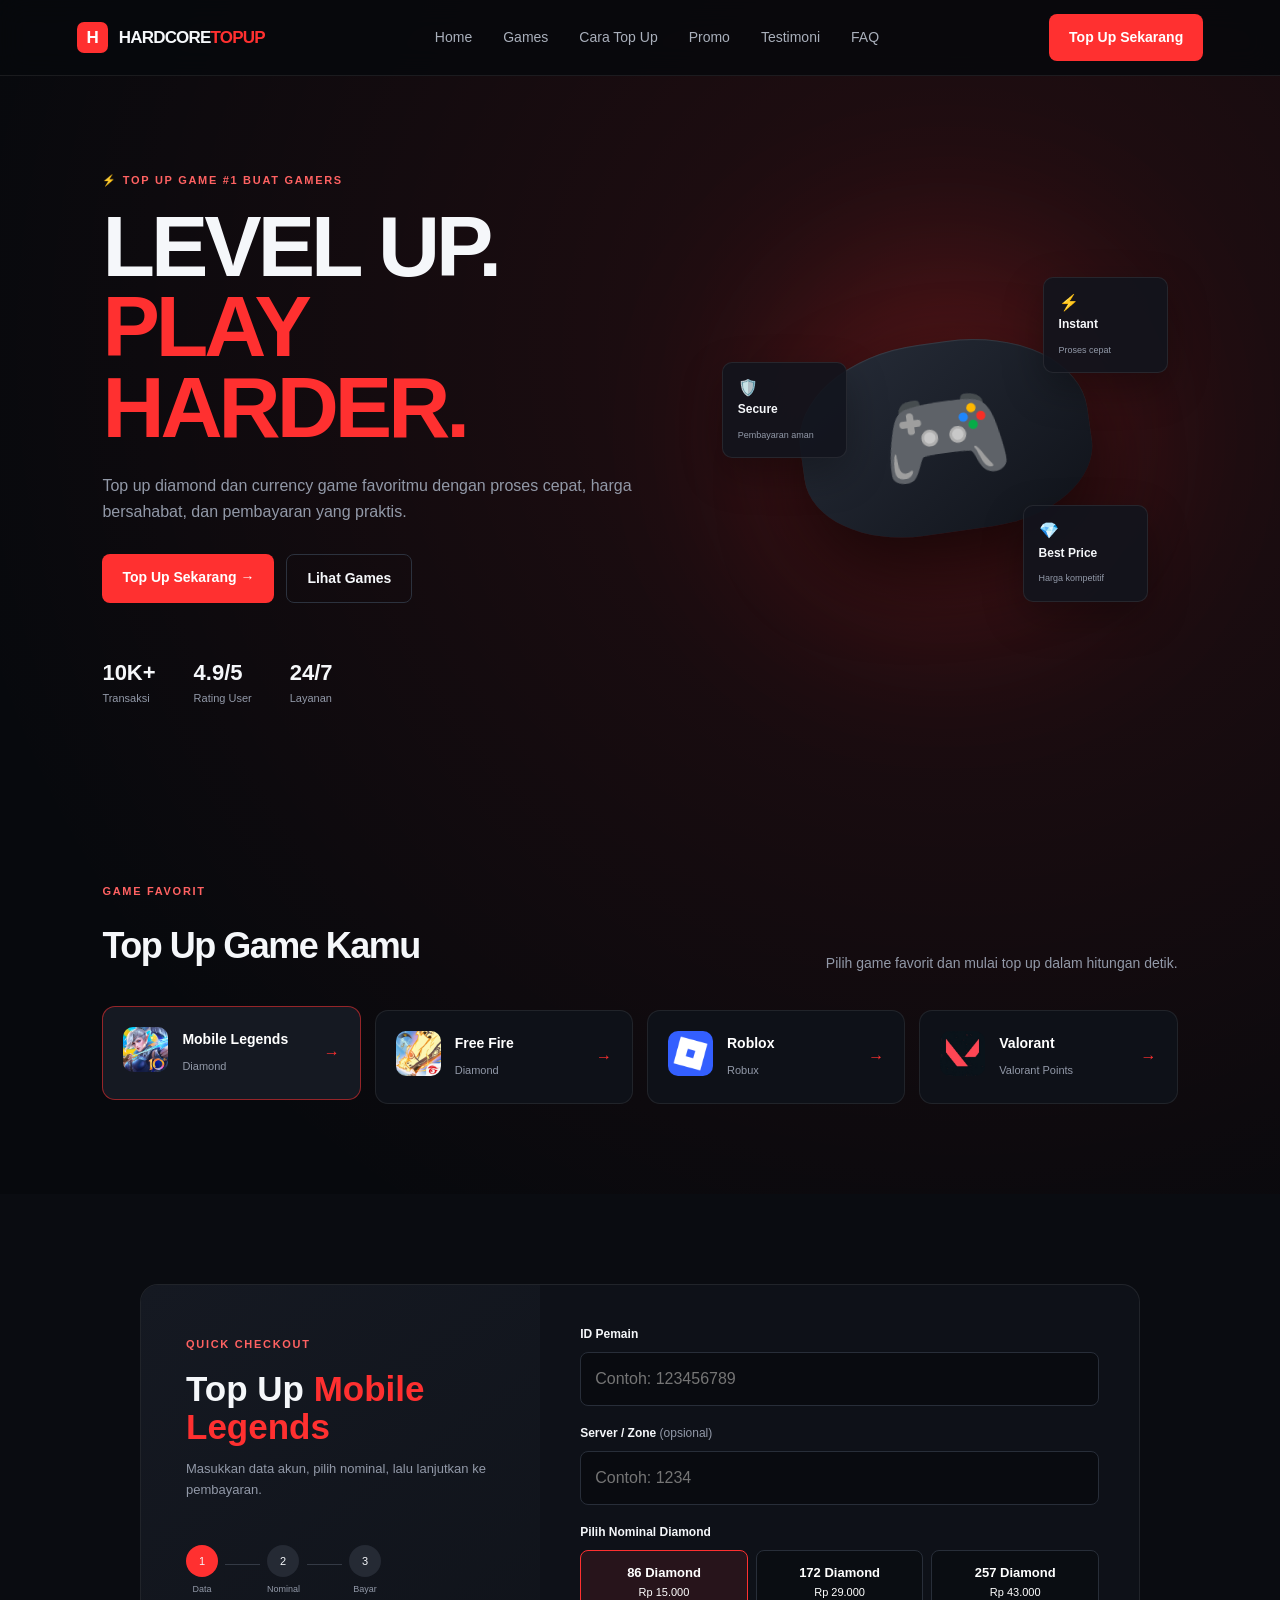
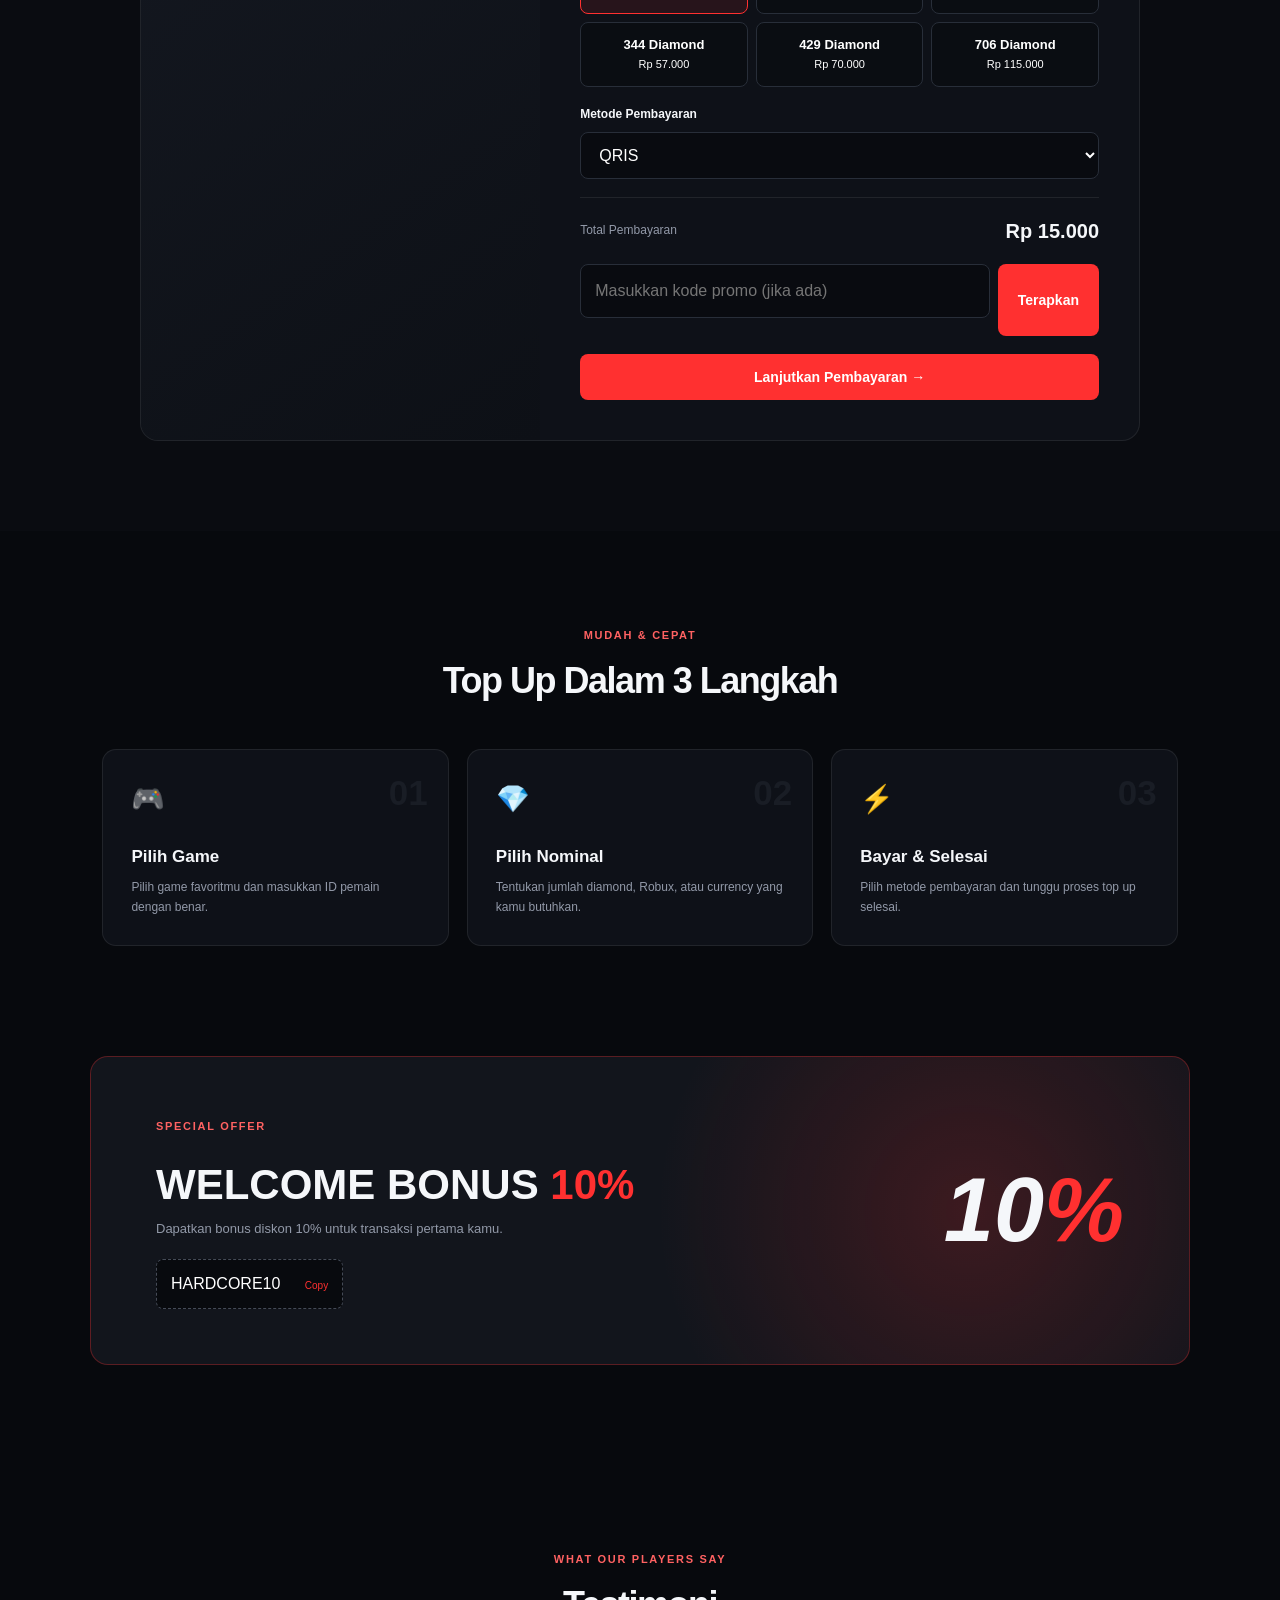
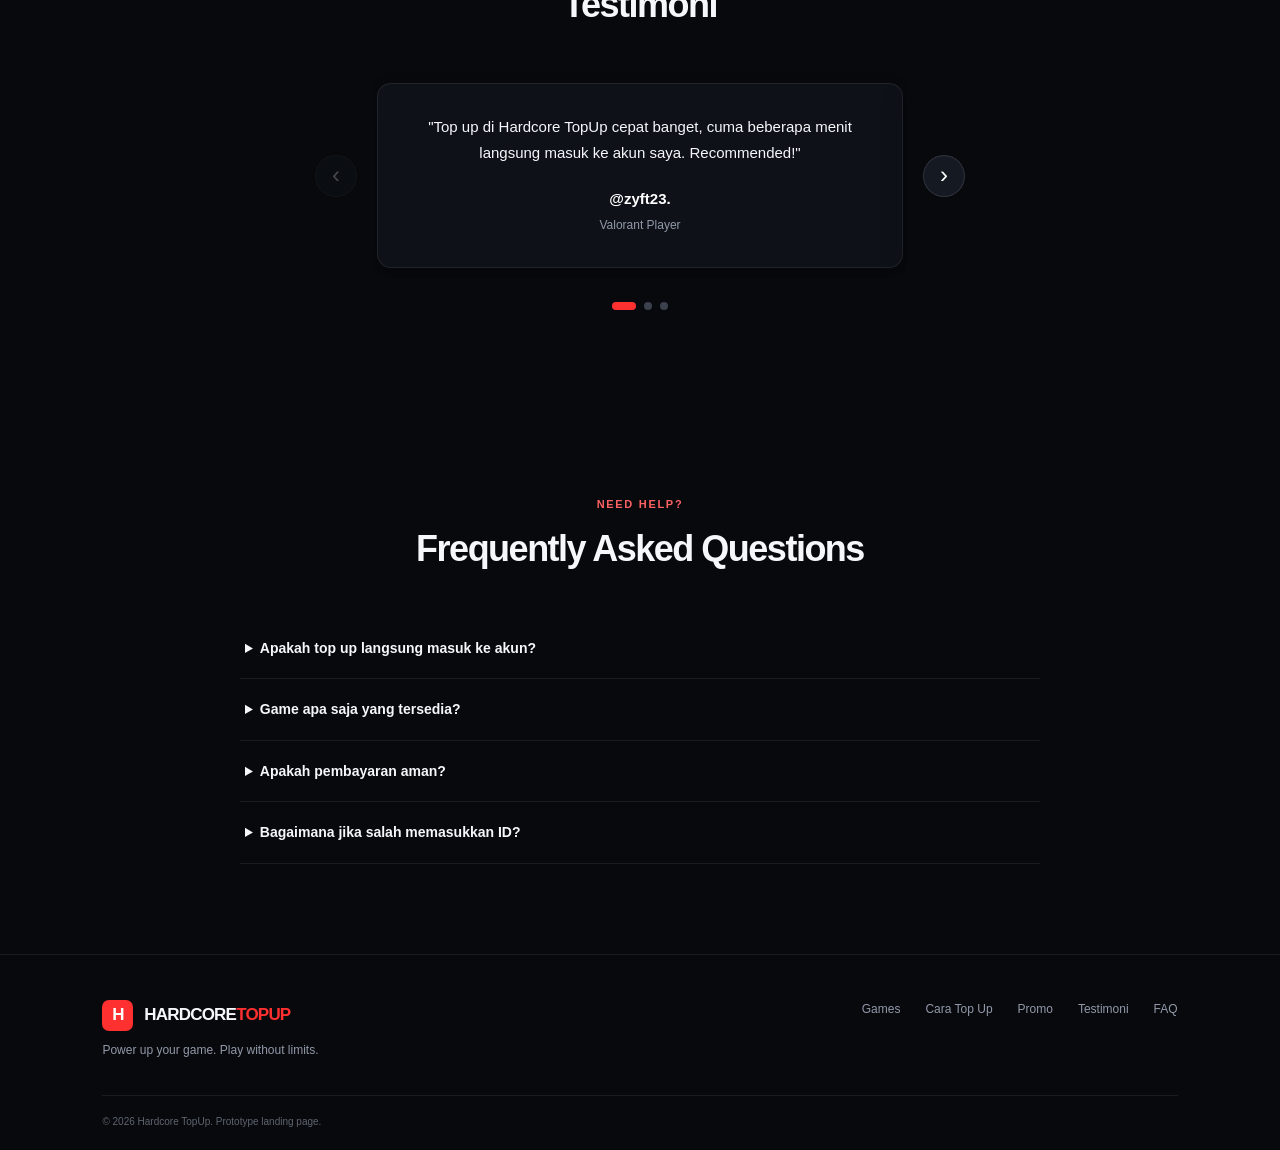
==== index.html @ e97821ac "Add files via upload" ====
<!DOCTYPE html>
<html lang="en">
<head>
    <meta charset="UTF-8">
    <meta name="viewport" content="width=device-width, initial-scale=1.0">
    <title>Hardcore topup</title>
    <link rel="stylesheet" href="style.css">
</head>
<body>
    <header class="navbar">
    <a href="#home" class="logo"><span>H</span> HARDCORE<span class="accent">TOPUP</span></a>

    <button class="menu-toggle" id="menuToggle" aria-label="Buka menu">☰</button>

    <nav id="navMenu">
      <a href="#home">Home</a>
      <a href="#games">Games</a>
      <a href="#how">Cara Top Up</a>
      <a href="#promo">Promo</a>
      <a href="#testimoni">Testimoni</a>
      <a href="#faq">FAQ</a>
    </nav>

    <a href="#topup" class="nav-button">Top Up Sekarang</a>
    </header>

    <main>
    <section class="hero" id="home">
      <div class="hero-content">
        <div class="badge">⚡ TOP UP GAME #1 BUAT GAMERS</div>
        <h1>LEVEL UP.<br><span>PLAY HARDER.</span></h1>
        <p>
          Top up diamond dan currency game favoritmu dengan proses cepat,
          harga bersahabat, dan pembayaran yang praktis.
        </p>
        <div class="hero-actions">
          <a href="#topup" class="primary-btn">Top Up Sekarang <span>→</span></a>
          <a href="#games" class="secondary-btn">Lihat Games</a>
        </div>
        <div class="trust-row">
          <div><strong>10K+</strong><small>Transaksi</small></div>
          <div><strong>4.9/5</strong><small>Rating User</small></div>
          <div><strong>24/7</strong><small>Layanan</small></div>
        </div>
      </div>

      <div class="hero-visual">
        <div class="glow"></div>
        <div class="controller">🎮</div>
        <div class="floating-card card-one">⚡ <b>Instant</b><small>Proses cepat</small></div>
        <div class="floating-card card-two">🛡️ <b>Secure</b><small>Pembayaran aman</small></div>
        <div class="floating-card card-three">💎 <b>Best Price</b><small>Harga kompetitif</small></div>
      </div>
    </section>

    <section class="games section" id="games">
      <div class="section-heading">
        <div>
          <span class="eyebrow">GAME FAVORIT</span>
          <h2>Top Up Game Kamu</h2>
        </div>
        <p>Pilih game favorit dan mulai top up dalam hitungan detik.</p>
      </div>

      <div class="game-grid">
        <button class="game-card active" data-game="Mobile Legends" data-currency="Diamond">
          <div class="game-icon ml"><img src="ML.png" alt="Mobile Legends"></div>
          <div><h3>Mobile Legends</h3><span>Diamond</span></div>
          <b>→</b>
        </button>
        <button class="game-card" data-game="Free Fire" data-currency="Diamond">
          <div class="game-icon ff"><img src="FF.webp" alt="Free Fire"></div>
          <div><h3>Free Fire</h3><span>Diamond</span></div>
          <b>→</b>
        </button>
        <button class="game-card" data-game="Roblox" data-currency="Robux">
          <div class="game-icon rb"><img src="ROBLOX.png" alt="Roblox"></div>
          <div><h3>Roblox</h3><span>Robux</span></div>
          <b>→</b>
        </button>
        <button class="game-card" data-game="Valorant" data-currency="VP">
          <div class="game-icon val"><img src="VALORANT.jfif" alt="Valorant"></div>
          <div><h3>Valorant</h3><span>Valorant Points</span></div>
          <b>→</b>
        </button>
      </div>
    </section>

    <section class="topup section" id="topup">
      <div class="topup-box">
        <div class="topup-info">
          <span class="eyebrow">QUICK CHECKOUT</span>
          <h2>Top Up <span id="selectedGame">Mobile Legends</span></h2>
          <p>Masukkan data akun, pilih nominal, lalu lanjutkan ke pembayaran.</p>

          <div class="steps-mini">
            <div class="mini-step active"><span>1</span><p>Data</p></div>
            <i></i>
            <div class="mini-step"><span>2</span><p>Nominal</p></div>
            <i></i>
            <div class="mini-step"><span>3</span><p>Bayar</p></div>
          </div>
        </div>

        <form id="topupForm">
          <label for="playerId">ID Pemain</label>
          <input type="text" id="playerId" placeholder="Contoh: 123456789" required>

          <label for="serverId">Server / Zone <span>(opsional)</span></label>
          <input type="text" id="serverId" placeholder="Contoh: 1234">

          <label id="nominalLabel">Pilih Nominal Diamond</label>
          <div class="nominal-grid" id="nominalGrid"></div>

          <label for="payment">Metode Pembayaran</label>
          <select id="payment">
            <option>QRIS</option>
            <option>DANA</option>
            <option>OVO</option>
            <option>GoPay</option>
            <option>Transfer Bank</option>
          </select>

          <div class="checkout-summary">
            <span>Total Pembayaran</span>
            <strong id="totalPrice">Rp 15.000</strong>
          </div>

          <div class="kode-promo">
            <input type="text" id="promoCode" placeholder="Masukkan kode promo (jika ada)">
            <button type="button" id="tombol-promo" class="applyPromo">Terapkan</button>
          </div>

          <button type="submit" class="primary-btn full">Lanjutkan Pembayaran →</button>
        </form>
      </div>
    </section>

    <section class="how section" id="how">
      <div class="center-heading">
        <span class="eyebrow">MUDAH & CEPAT</span>
        <h2>Top Up Dalam 3 Langkah</h2>
      </div>

      <div class="steps-grid">
        <article class="step-card"><span>01</span><div class="step-icon">🎮</div><h3>Pilih Game</h3><p>Pilih game favoritmu dan masukkan ID pemain dengan benar.</p></article>
        <article class="step-card"><span>02</span><div class="step-icon">💎</div><h3>Pilih Nominal</h3><p>Tentukan jumlah diamond, Robux, atau currency yang kamu butuhkan.</p></article>
        <article class="step-card"><span>03</span><div class="step-icon">⚡</div><h3>Bayar & Selesai</h3><p>Pilih metode pembayaran dan tunggu proses top up selesai.</p></article>
      </div>
    </section>

    <section class="promo section" id="promo">
      <div class="promo-content">
        <span class="eyebrow">SPECIAL OFFER</span>
        <h2>WELCOME BONUS <span>10%</span></h2>
        <p>Dapatkan bonus diskon 10% untuk transaksi pertama kamu.</p>
        <button class="coupon" id="copyCoupon">HARDCORE10 <span>Copy</span></button>
      </div>
      <div class="promo-art">10<span>%</span></div>
    </section>

    <section class="testimoni section" id="testimoni">
      <div class="center-heading">
      <span class="eyebrow">WHAT OUR PLAYERS SAY</span>
      <h2>Testimoni</h2>
      </div>

      <div class="testimoni-slider-container">
        <button class="slider-btn prev-btn" id="prevTestimoni" aria-label="Sebelumnya">‹</button>
        <div class="testimoni-viewport">
        <div class="testimoni-slider" id="testimoniSlider">
        
        <article class="testimoni-card">
          <div class="testimoni-content">
            <p>"Top up di Hardcore TopUp cepat banget, cuma beberapa menit langsung masuk ke akun saya. Recommended!"</p>
            <div class="user-info">
              <strong>@zyft23.</strong>
              <small>Valorant Player</small>
            </div>
          </div>
        </article>

        <article class="testimoni-card">
          <div class="testimoni-content">
            <p>"Harga diamond di sini lebih murah dibanding tempat lain, dan prosesnya gampang banget."</p>
            <div class="user-info">
              <strong>@Hooman_Lizard.</strong>
              <small>Mobile Legends & Free Fire Player</small>
            </div>
          </div>
        </article>

        <article class="testimoni-card">
          <div class="testimoni-content">
            <p>"Saya suka karena bisa top up berbagai game favorit saya di satu tempat. Praktis dan aman."</p>
            <div class="user-info">
              <strong>@Mythrion.</strong>
              <small>Mobile Legends Player</small>
            </div>
          </div>
        </article>

      </div>
    </div>
    <button class="slider-btn next-btn" id="nextTestimoni" aria-label="Berikutnya">›</button>
  </div>

  <div class="slidercontrol" id="sliderControl">
    <span class="dot active" data-index="0"></span>
    <span class="dot" data-index="1"></span>
    <span class="dot" data-index="2"></span>
  </div>
</section>

    <section class="faq section" id="faq">
      <div class="center-heading">
        <span class="eyebrow">NEED HELP?</span>
        <h2>Frequently Asked Questions</h2>
      </div>

      <div class="faq-list">
        <details>
          <summary>Apakah top up langsung masuk ke akun?</summary>
          <p>Setelah pembayaran terverifikasi, proses top up akan diproses. Landing page ini merupakan prototype sehingga belum terhubung ke payment gateway atau API game.</p>
        </details>
        <details>
          <summary>Game apa saja yang tersedia?</summary>
          <p>Saat ini prototype menyediakan Mobile Legends, Free Fire, Roblox, dan Valorant.</p>
        </details>
        <details>
          <summary>Apakah pembayaran aman?</summary>
          <p>Untuk versi production, gunakan payment gateway resmi dan jangan menyimpan data sensitif pembayaran secara langsung di website.</p>
        </details>
        <details>
          <summary>Bagaimana jika salah memasukkan ID?</summary>
          <p>Selalu periksa kembali ID pemain sebelum melakukan pembayaran. Prototype ini menampilkan peringatan sebelum checkout.</p>
        </details>
      </div>
    </section>
    </main>

  <footer>
    <div class="footer-main">
      <div>
        <a href="#home" class="logo"><span>H</span> HARDCORE<span class="accent">TOPUP</span></a>
        <p>Power up your game. Play without limits.</p>
      </div>
      <div class="footer-links">
        <a href="#games">Games</a>
        <a href="#how">Cara Top Up</a>
        <a href="#promo">Promo</a>
        <a href="#testimoni">Testimoni</a>
        <a href="#faq">FAQ</a>
      </div>
    </div>
    <div class="footer-bottom">© 2026 Hardcore TopUp. Prototype landing page.</div>
  </footer>

  <div class="toast" id="toast"></div>
  <script src="script.js"></script>
    
</body>
</html>
---- style.css ----
* {
    margin: 0;
    padding: 0;
    box-sizing: border-box;
}

:root {
  --bg: #07090d;
  --surface: #0e1118;
  --surface-2: #141923;
  --border: rgba(255,255,255,.08);
  --text: #f5f7fa;
  --muted: #9299a8;
  --red: #ff3030;
  --red-dark: #c91515;
  --green: #52e08a;
}

html { scroll-behavior: smooth; }

body {
  font-family: "Inter", sans-serif;
  background:
    radial-gradient(circle at 75% 8%, rgba(255,48,48,.12), transparent 25%),
    var(--bg);
  color: var(--text);
  line-height: 1.6;
}

a { color: inherit; text-decoration: none; }
button, input, select { font: inherit; }

.navbar {
  height: 76px;
  padding: 0 6%;
  display: flex;
  align-items: center;
  justify-content: space-between;
  border-bottom: 1px solid var(--border);
  background: rgba(7,9,13,.84);
  backdrop-filter: blur(14px);
  position: sticky;
  top: 0;
  z-index: 100;
}

.logo { font-weight: 800; letter-spacing: -.8px; font-size: 17px; }
.logo span:first-child {
  display: inline-grid;
  place-items: center;
  width: 31px;
  height: 31px;
  margin-right: 7px;
  border-radius: 7px;
  background: var(--red);
  color: white;
}
.accent { color: var(--red); }

nav { display: flex; gap: 31px; }
nav a { color: #a9afbb; font-size: 14px; transition: .2s; }
nav a:hover { color: white; }

.nav-button, .primary-btn, .applyPromo {
  background: var(--red);
  color: white;
  border: 0;
  border-radius: 8px;
  padding: 12px 20px;
  font-weight: 700;
  font-size: 14px;
  transition: .2s;
  cursor: pointer;
}
.nav-button:hover, .primary-btn:hover { background: #ff4747; transform: translateY(-2px); }

.menu-toggle { display: none; background: none; color: white; border: 0; font-size: 24px; }

.hero {
  min-height: 620px;
  padding: 90px 8% 80px;
  display: grid;
  grid-template-columns: 1.1fr .9fr;
  align-items: center;
  gap: 40px;
  overflow: hidden;
}

.badge, .eyebrow {
  display: inline-block;
  color: #ff6262;
  font-size: 11px;
  font-weight: 800;
  letter-spacing: 1.7px;
  margin-bottom: 16px;
}

.hero h1 {
  font-size: clamp(48px, 7vw, 86px);
  line-height: .94;
  letter-spacing: -4px;
  margin-bottom: 25px;
}
.hero h1 span { color: var(--red); }
.hero-content > p { max-width: 560px; color: var(--muted); font-size: 16px; }

.hero-actions { display: flex; gap: 12px; margin-top: 30px; }
.secondary-btn {
  border: 1px solid #2c323e;
  padding: 12px 20px;
  border-radius: 8px;
  font-weight: 700;
  font-size: 14px;
}
.secondary-btn:hover { border-color: #666; }

.trust-row {
  display: flex;
  gap: 38px;
  margin-top: 52px;
}
.trust-row div { display: flex; flex-direction: column; }
.trust-row strong { font-size: 22px; }
.trust-row small { color: var(--muted); font-size: 11px; }

.hero-visual {
  height: 450px;
  position: relative;
  display: grid;
  place-items: center;
}
.glow {
  width: 330px;
  height: 330px;
  border-radius: 50%;
  background: var(--red);
  filter: blur(95px);
  opacity: .25;
  position: absolute;
  animation: pulseGlow 4s ease-in-out infinite;
}

@keyframes pulseGlow {
  0%, 100% { transform: scale(1); opacity: .25; }
  50% { transform: scale(1.15); opacity: .35; }
}

.controller {
  width: 290px;
  height: 190px;
  border-radius: 45% 45% 38% 38%;
  display: grid;
  place-items: center;
  font-size: 105px;
  background: linear-gradient(145deg, #272d39, #10131a);
  box-shadow: 0 35px 80px rgba(0,0,0,.65), inset 0 1px 1px rgba(255,255,255,.1);
  transform: rotate(-8deg);
  z-index: 2;
  animation: floatController 4s ease-in-out infinite;
}

@keyframes floatController {
  0%, 100% { transform: translateY(0) rotate(-8deg); }
  50% { transform: translateY(-15px) rotate(-5deg); }
}

.floating-card {
  position: absolute;
  background: rgba(18,21,29,.9);
  border: 1px solid var(--border);
  padding: 12px 15px;
  border-radius: 10px;
  min-width: 125px;
  box-shadow: 0 15px 40px rgba(0,0,0,.3);
  z-index: 3;
}
.floating-card b { display: block; font-size: 12px; }
.floating-card small { color: var(--muted); font-size: 9px; }

.card-one {
  top: 65px;
  right: 10px;
  animation: floatCardOne 5s ease-in-out infinite;
}
.card-two {
  left: 10px;
  top: 150px;
  animation: floatCardTwo 6s ease-in-out infinite;
}
.card-three {
  bottom: 60px;
  right: 30px;
  animation: floatCardThree 5.5s ease-in-out infinite;
}

@keyframes floatCardOne {
  0%, 100% { transform: translate(0, 0); }
  50% { transform: translate(-8px, -10px); }
}

@keyframes floatCardTwo {
  0%, 100% { transform: translate(0, 0); }
  50% { transform: translate(10px, 12px); }
}

@keyframes floatCardThree {
  0%, 100% { transform: translate(0, 0); }
  50% { transform: translate(-10px, 8px); }
}

.section { padding: 90px 8%; }
.section-heading { display: flex; justify-content: space-between; align-items: end; margin-bottom: 35px; }
.section-heading h2, .center-heading h2 { font-size: 36px; letter-spacing: -1.5px; }
.section-heading > p { color: var(--muted); max-width: 360px; font-size: 14px; }

.game-grid { display: grid; grid-template-columns: repeat(4, 1fr); gap: 14px; }
.game-card {
  background: var(--surface);
  border: 1px solid var(--border);
  border-radius: 13px;
  padding: 20px;
  display: flex;
  align-items: center;
  gap: 14px;
  color: white;
  text-align: left;
  cursor: pointer;
  transition: .25s;
}
.game-card img { width: 45px; height: 45px; border-radius: 10px; object-fit: cover; }
.game-card:hover, .game-card.active {
  border-color: rgba(255,48,48,.55);
  background: #151922;
  transform: translateY(-4px);
}
.game-card > b { margin-left: auto; color: var(--red); }
.game-card h3 { font-size: 14px; margin-bottom: 2px; }
.game-card span { color: var(--muted); font-size: 11px; }

.topup { background: #0a0c11; }
.topup-box {
  max-width: 1000px;
  margin: auto;
  display: grid;
  grid-template-columns: .8fr 1.2fr;
  border: 1px solid var(--border);
  background: var(--surface);
  border-radius: 18px;
  overflow: hidden;
}
.topup-info {
  padding: 45px;
  background: linear-gradient(145deg,#151922,#0d1016);
}
.topup-info h2 { font-size: 35px; line-height: 1.1; margin-bottom: 12px; }
.topup-info h2 span { color: var(--red); }
.topup-info > p { color: var(--muted); font-size: 13px; }
.topup-box form { padding: 40px; }
label { display: block; font-size: 12px; font-weight: 700; margin: 0 0 8px; }
label span { color: var(--muted); font-weight: 400; }
input, select {
  width: 100%;
  background: #090b10;
  border: 1px solid #282e39;
  color: white;
  border-radius: 8px;
  padding: 13px 14px;
  outline: none;
  margin-bottom: 18px;
}
input:focus, select:focus { border-color: var(--red); }
.nominal-grid { display: grid; grid-template-columns: repeat(3,1fr); gap: 8px; margin-bottom: 18px; }
.nominal {
  background: #0a0d12; border: 1px solid #282e39; color: white;
  border-radius: 8px; padding: 12px 7px; cursor: pointer; font-size: 11px;
}
.nominal strong { display: block; font-size: 13px; }
.nominal.selected { border-color: var(--red); background: rgba(255,48,48,.1); }
.checkout-summary {
  border-top: 1px solid var(--border);
  padding: 17px 0;
  display: flex;
  justify-content: space-between;
  align-items: center;
}
.checkout-summary span { color: var(--muted); font-size: 12px; }
.checkout-summary strong { font-size: 20px; }
.full { width: 100%; }
.secure-note { color: #707784; font-size: 10px; text-align: center; margin-top: 12px; }
.kode-promo { display: flex; gap: 8px; margin-bottom: 18px; }

.steps-mini { display: flex; align-items: center; margin-top: 45px; }
.mini-step { text-align: center; }
.mini-step span {
  width: 32px; height: 32px; border-radius: 50%;
  display: grid; place-items: center; background: #252a34; font-size: 11px;
}
.mini-step.active span { background: var(--red); }
.mini-step p { font-size: 9px; color: var(--muted); margin-top: 5px; }
.steps-mini i { height: 1px; width: 35px; background: #343a45; margin: -14px 7px 0; }

.center-heading { text-align: center; margin-bottom: 40px; }
.center-heading .eyebrow { margin-bottom: 7px; }
.steps-grid { display: grid; grid-template-columns: repeat(3,1fr); gap: 18px; }
.step-card {
  background: var(--surface); border: 1px solid var(--border);
  border-radius: 14px; padding: 28px; position: relative; overflow: hidden;
}
.step-card > span { position: absolute; right: 20px; top: 15px; font-size: 35px; font-weight: 900; color: #191d25; }
.step-icon { font-size: 27px; margin-bottom: 22px; }
.step-card h3 { font-size: 17px; margin-bottom: 8px; }
.step-card p { color: var(--muted); font-size: 12px; }

.promo {
  max-width: 1100px;
  margin: 20px auto 90px;
  padding: 55px 65px;
  border: 1px solid rgba(255,48,48,.3);
  border-radius: 18px;
  background: radial-gradient(circle at 80% 50%, rgba(255,48,48,.18), transparent 35%), #12151c;
  display: flex; justify-content: space-between; align-items: center;
}
.promo h2 { font-size: 42px; }
.promo h2 span { color: var(--red); }
.promo p { color: var(--muted); font-size: 13px; }
.coupon {
  margin-top: 20px; background: #080a0e; border: 1px dashed #454b57;
  color: white; padding: 11px 14px; border-radius: 7px; cursor: pointer;
}
.coupon span { color: var(--red); margin-left: 20px; font-size: 10px; }
.promo-art { font-size: 90px; font-weight: 900; font-style: italic; }
.promo-art span { color: var(--red); }

.testimoni-slider-container {
  position: relative;
  width: min(100%, 650px); 
  margin: 0 auto;
  display: flex;
  align-items: center;
  gap: 16px;
}

.testimoni-viewport {
  width: 100%;
  overflow: hidden;
  border-radius: 16px;
  padding: 10px 0; 
}

.testimoni-slider {
  width: 100%;
  display: flex;
  flex-wrap: nowrap;
  transition: transform .45s cubic-bezier(.22, .61, .36, 1);
  will-change: transform;
}

.testimoni-card {
  flex: 0 0 100%;
  width: 100%;
  min-width: 100%;
  padding: 0 4px; 
}

.testimoni-content {
  background: var(--surface);
  border: 1px solid var(--border);
  border-radius: 14px;
  padding: 30px;
  display: flex;
  flex-direction: column;
  justify-content: space-between;
  text-align: center; 
  box-shadow: 0 10px 30px rgba(0, 0, 0, 0.25);
  transition: transform .25s ease, border-color .25s ease;
}

.testimoni-content:hover {
  border-color: rgba(255, 48, 48, 0.4);
}

.testimoni-content .stars {
  color: #ffb800;
  font-size: 16px;
  letter-spacing: 3px;
  margin-bottom: 14px;
}

.testimoni-content p {
  color: var(--text);
  font-size: 15px;
  line-height: 1.7;
  margin-bottom: 22px;
}

.testimoni-content .user-info strong {
  display: block;
  font-size: 15px;
  color: #fff;
}

.testimoni-content .user-info small {
  color: var(--muted);
  font-size: 12px;
}

.slider-btn {
  flex: 0 0 42px;
  width: 42px;
  height: 42px;
  border-radius: 50%;
  border: 1px solid rgba(255,255,255,.12);
  background: #151922;
  color: #fff;
  font-size: 24px;
  display: flex;
  align-items: center;
  justify-content: center;
  cursor: pointer;
  z-index: 5;
  transition: .2s;
}

.slider-btn:hover:not(:disabled) {
  background: var(--red);
  border-color: var(--red);
  transform: scale(1.08);
}

.slider-btn:disabled {
  opacity: .25;
  cursor: not-allowed;
}

.slidercontrol {
  display: flex;
  justify-content: center;
  gap: 8px;
  margin-top: 24px;
}

.slidercontrol .dot {
  width: 8px;
  height: 8px;
  border-radius: 50%;
  background: #3b414d;
  cursor: pointer;
  transition: .25s;
}

.slidercontrol .dot.active {
  width: 24px;
  border-radius: 10px;
  background: var(--red);
}

@media (max-width: 550px) {
  .testimoni-slider-container {
    gap: 8px;
  }

  .testimoni-content {
    padding: 22px 18px;
  }

  .testimoni-content p {
    font-size: 13px;
  }

  .slider-btn {
    flex: 0 0 36px;
    width: 36px;
    height: 36px;
    font-size: 20px;
  }
}

.faq-list { max-width: 800px; margin: auto; }
details { border-bottom: 1px solid var(--border); padding: 19px 5px; }
summary { cursor: pointer; font-weight: 600; font-size: 14px; }
details p { color: var(--muted); font-size: 12px; margin-top: 13px; max-width: 700px; }

footer { border-top: 1px solid var(--border); padding: 45px 8% 20px; }
.footer-main { display: flex; justify-content: space-between; }
footer p { color: var(--muted); font-size: 12px; margin-top: 10px; }
.footer-links { display: flex; gap: 25px; font-size: 12px; color: var(--muted); }
.footer-links a:hover { color: white; }
.footer-bottom { border-top: 1px solid var(--border); margin-top: 35px; padding-top: 18px; color: #5f6570; font-size: 10px; }

.toast {
  position: fixed; bottom: 25px; left: 50%; transform: translate(-50%, 100px);
  background: #191d25; border: 1px solid #333945; color: white;
  padding: 12px 18px; border-radius: 8px; font-size: 12px; z-index: 200;
  opacity: 0; transition: .3s;
}
.toast.show { opacity: 1; transform: translate(-50%, 0); }

@media (max-width: 850px) {
  .navbar { padding: 0 5%; }
  .navbar nav, .nav-button { display: none; }
  .menu-toggle { display: block; }
  nav.open {
    display: flex; position: absolute; top: 76px; left: 0; right: 0;
    background: #0b0e13; padding: 20px 6%; flex-direction: column; gap: 18px;
    border-bottom: 1px solid var(--border);
  }
  .hero { grid-template-columns: 1fr; padding-top: 65px; }
  .hero-visual { height: 300px; }
  .game-grid { grid-template-columns: repeat(2,1fr); }
  .topup-box { grid-template-columns: 1fr; }
  .steps-grid { grid-template-columns: 1fr; }
}

@media (max-width: 550px) {
  .section { padding: 65px 5%; }
  .hero { padding: 55px 5%; }
  .hero h1 { font-size: 52px; letter-spacing: -2px; }
  .hero-actions { flex-direction: column; }
  .trust-row { gap: 20px; }
  .game-grid { grid-template-columns: 1fr; }
  .section-heading { display: block; }
  .section-heading > p { margin-top: 12px; }
  .topup-info, .topup-box form { padding: 28px 22px; }
  .nominal-grid { grid-template-columns: repeat(2,1fr); }
  .promo { margin: 10px 5% 65px; padding: 35px 25px; }
  .promo-art { font-size: 55px; }
  .promo h2 { font-size: 28px; }
  .footer-main { flex-direction: column; gap: 25px; }
  .footer-links { flex-wrap: wrap; }
  .slider-btn { width: 35px; height: 35px; font-size: 18px; }
}
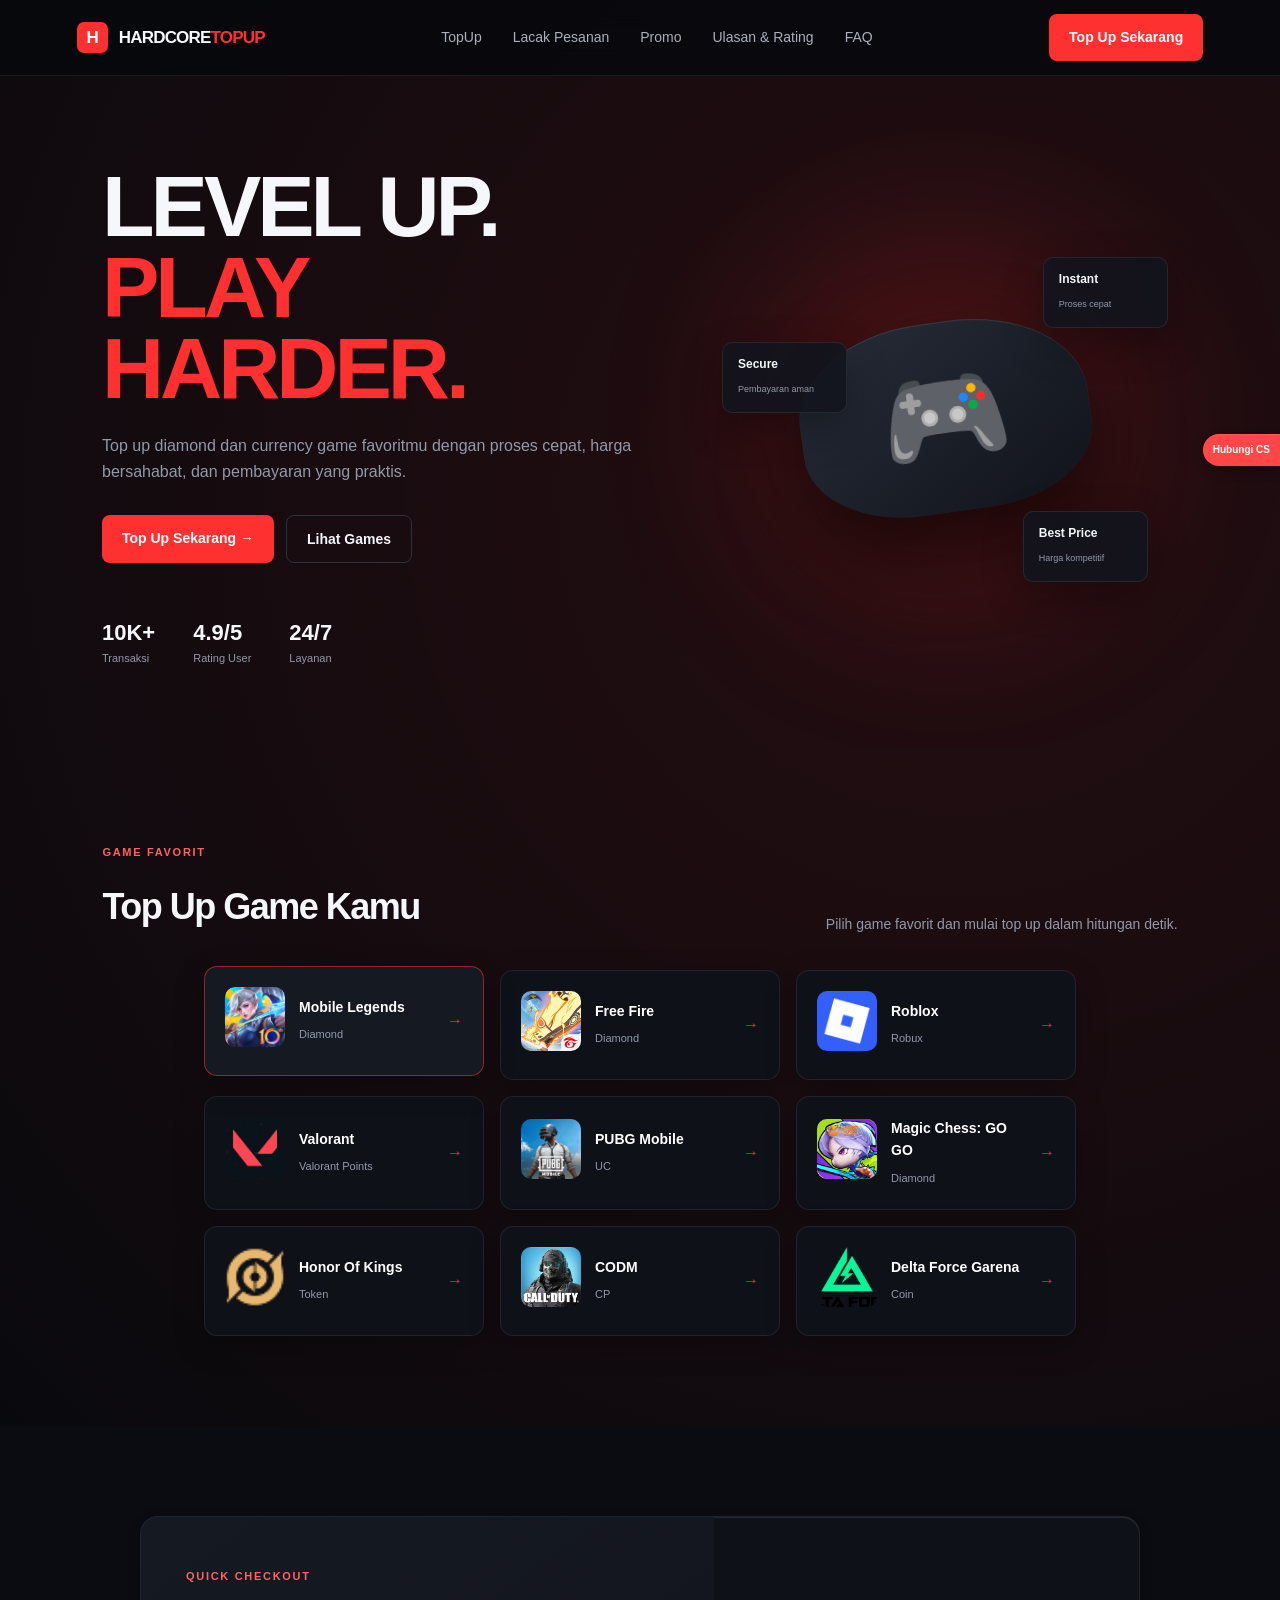
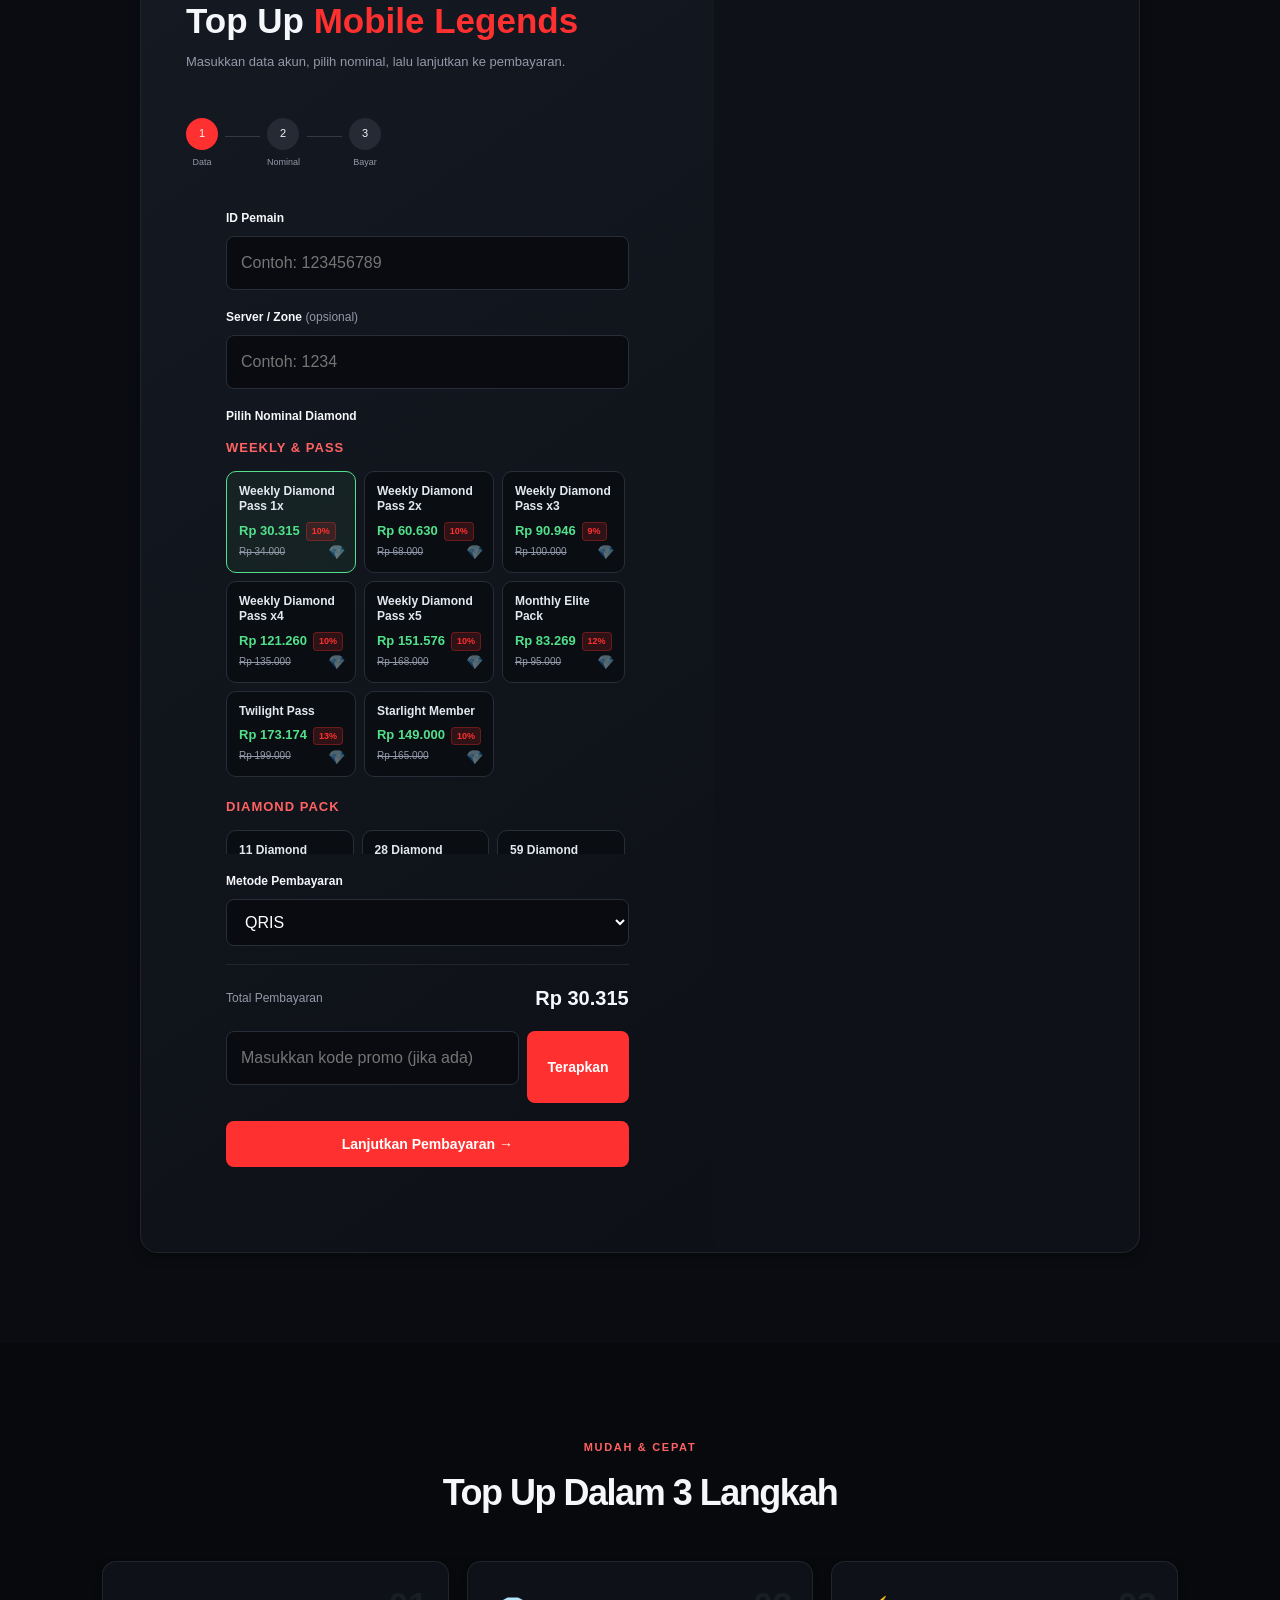
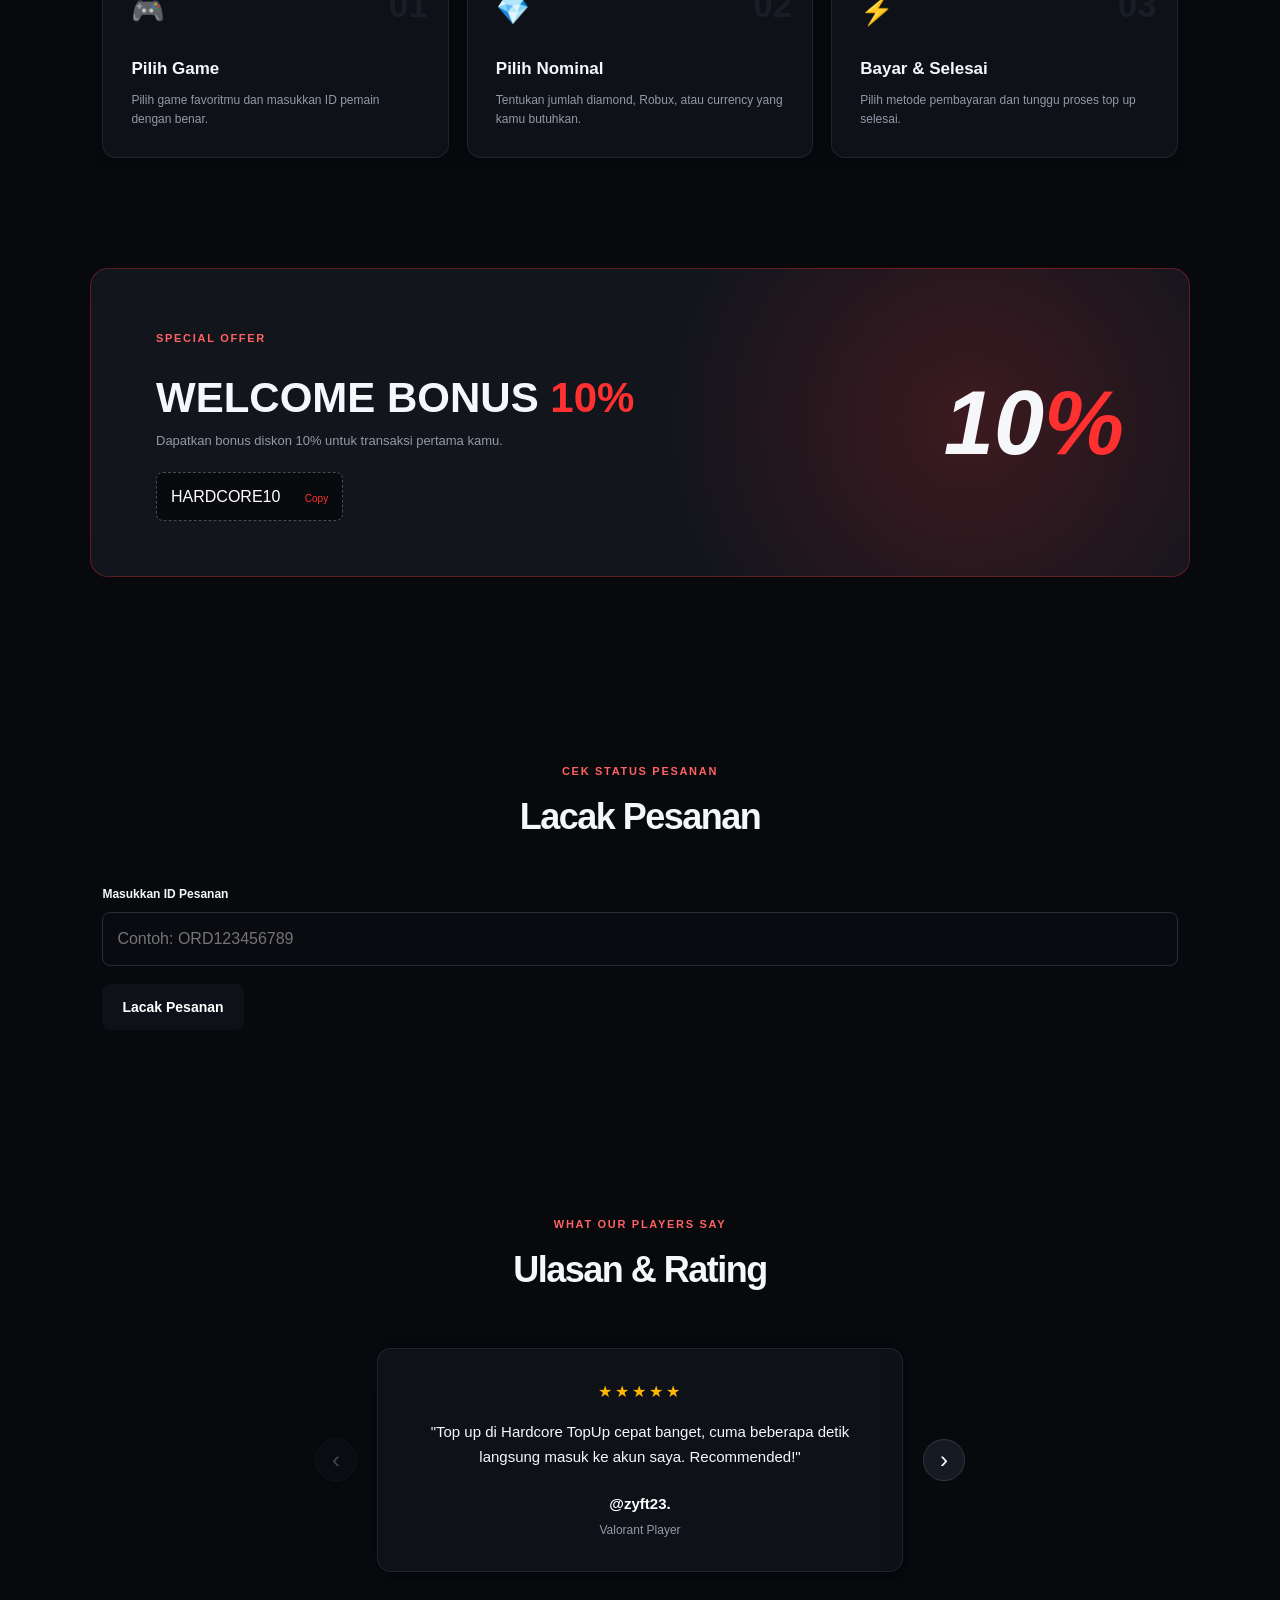
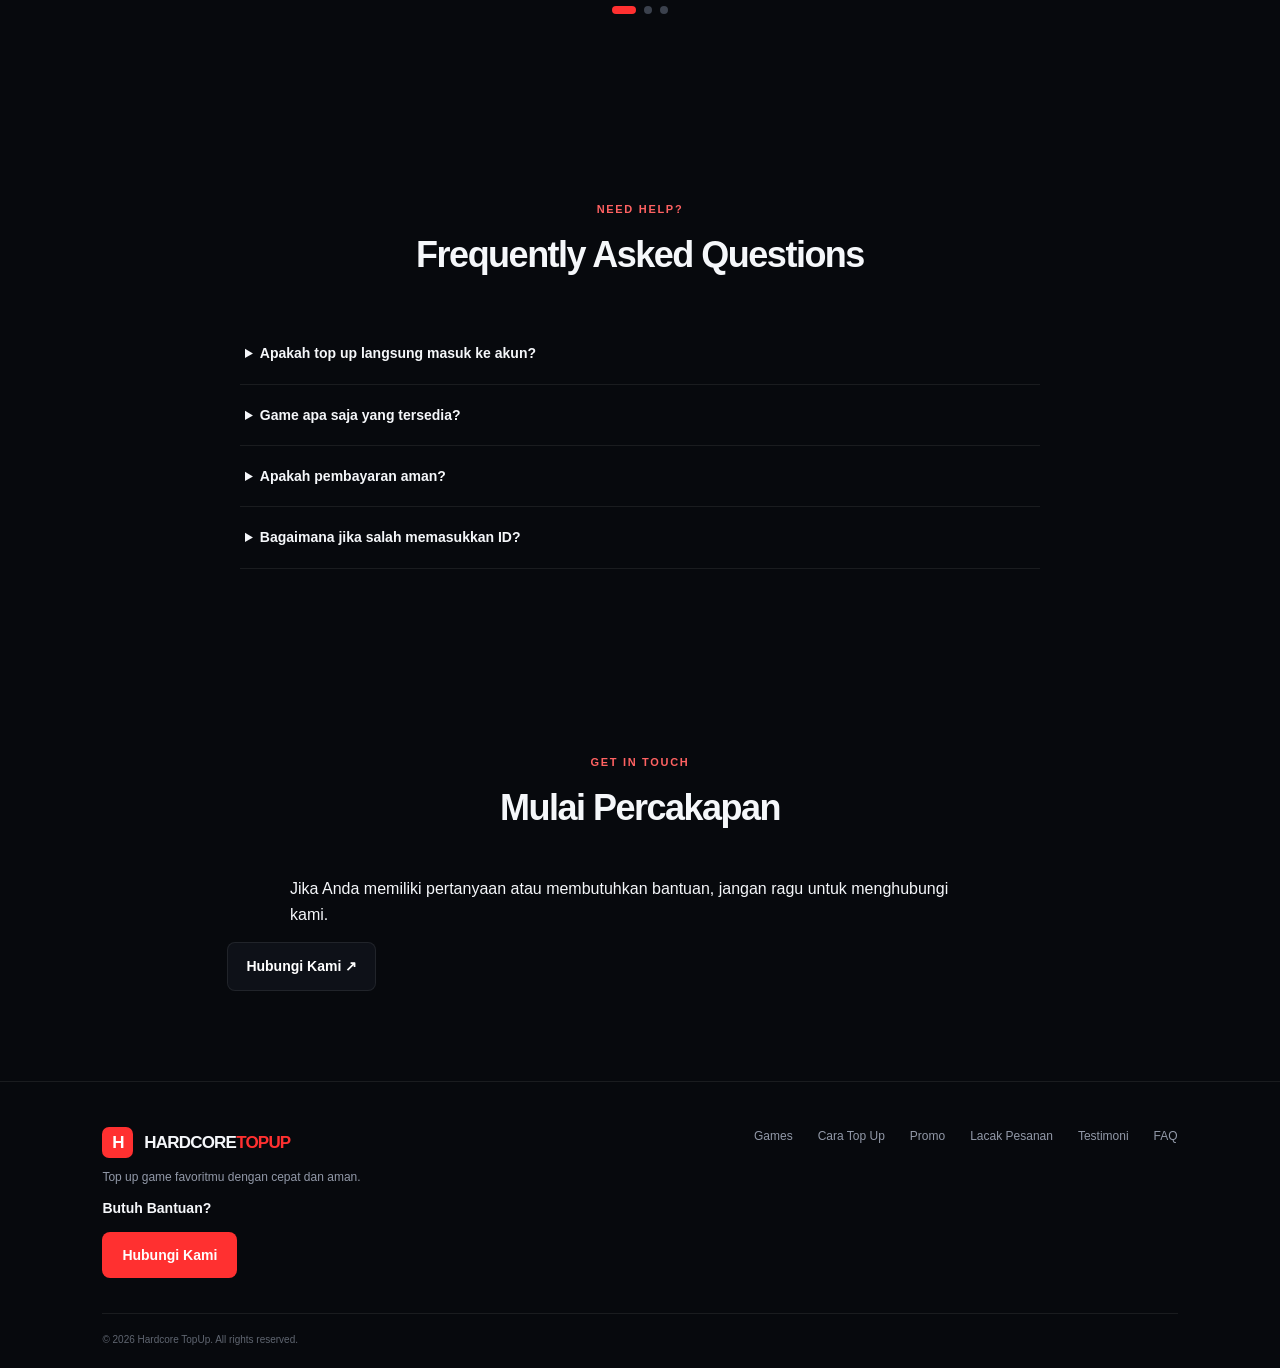
==== commit 7c028d5b: "Add files via upload" ====
--- a/index.html
+++ b/index.html
@@ -8,90 +8,118 @@
 </head>
 <body>
     <header class="navbar">
-    <a href="#home" class="logo"><span>H</span> HARDCORE<span class="accent">TOPUP</span></a>
-
-    <button class="menu-toggle" id="menuToggle" aria-label="Buka menu">☰</button>
-
-    <nav id="navMenu">
-      <a href="#home">Home</a>
-      <a href="#games">Games</a>
-      <a href="#how">Cara Top Up</a>
-      <a href="#promo">Promo</a>
-      <a href="#testimoni">Testimoni</a>
-      <a href="#faq">FAQ</a>
-    </nav>
-
-    <a href="#topup" class="nav-button">Top Up Sekarang</a>
+      <a href="#home" class="logo"><span>H</span> HARDCORE<span class="accent">TOPUP</span></a>
+
+      <button class="menu-toggle" id="menuToggle" aria-label="Buka menu">☰</button>
+
+      <nav id="navMenu">
+        <a href="#home">TopUp</a>
+        <a href="#lacak-pesanan">Lacak Pesanan</a>
+        <a href="#promo">Promo</a>
+        <a href="#testimoni">Ulasan & Rating</a>
+        <a href="#faq">FAQ</a>
+      </nav>
+
+      <a href="#topup" class="nav-button">Top Up Sekarang</a>
     </header>
 
     <main>
-    <section class="hero" id="home">
-      <div class="hero-content">
-        <div class="badge">⚡ TOP UP GAME #1 BUAT GAMERS</div>
-        <h1>LEVEL UP.<br><span>PLAY HARDER.</span></h1>
-        <p>
-          Top up diamond dan currency game favoritmu dengan proses cepat,
-          harga bersahabat, dan pembayaran yang praktis.
-        </p>
-        <div class="hero-actions">
-          <a href="#topup" class="primary-btn">Top Up Sekarang <span>→</span></a>
-          <a href="#games" class="secondary-btn">Lihat Games</a>
-        </div>
-        <div class="trust-row">
-          <div><strong>10K+</strong><small>Transaksi</small></div>
-          <div><strong>4.9/5</strong><small>Rating User</small></div>
-          <div><strong>24/7</strong><small>Layanan</small></div>
-        </div>
-      </div>
-
-      <div class="hero-visual">
-        <div class="glow"></div>
-        <div class="controller">🎮</div>
-        <div class="floating-card card-one">⚡ <b>Instant</b><small>Proses cepat</small></div>
-        <div class="floating-card card-two">🛡️ <b>Secure</b><small>Pembayaran aman</small></div>
-        <div class="floating-card card-three">💎 <b>Best Price</b><small>Harga kompetitif</small></div>
-      </div>
-    </section>
-
-    <section class="games section" id="games">
-      <div class="section-heading">
-        <div>
-          <span class="eyebrow">GAME FAVORIT</span>
-          <h2>Top Up Game Kamu</h2>
-        </div>
-        <p>Pilih game favorit dan mulai top up dalam hitungan detik.</p>
-      </div>
-
-      <div class="game-grid">
-        <button class="game-card active" data-game="Mobile Legends" data-currency="Diamond">
-          <div class="game-icon ml"><img src="ML.png" alt="Mobile Legends"></div>
-          <div><h3>Mobile Legends</h3><span>Diamond</span></div>
-          <b>→</b>
-        </button>
-        <button class="game-card" data-game="Free Fire" data-currency="Diamond">
-          <div class="game-icon ff"><img src="FF.webp" alt="Free Fire"></div>
-          <div><h3>Free Fire</h3><span>Diamond</span></div>
-          <b>→</b>
-        </button>
-        <button class="game-card" data-game="Roblox" data-currency="Robux">
-          <div class="game-icon rb"><img src="ROBLOX.png" alt="Roblox"></div>
-          <div><h3>Roblox</h3><span>Robux</span></div>
-          <b>→</b>
-        </button>
-        <button class="game-card" data-game="Valorant" data-currency="VP">
-          <div class="game-icon val"><img src="VALORANT.jfif" alt="Valorant"></div>
-          <div><h3>Valorant</h3><span>Valorant Points</span></div>
-          <b>→</b>
-        </button>
-      </div>
-    </section>
-
-    <section class="topup section" id="topup">
-      <div class="topup-box">
-        <div class="topup-info">
-          <span class="eyebrow">QUICK CHECKOUT</span>
-          <h2>Top Up <span id="selectedGame">Mobile Legends</span></h2>
-          <p>Masukkan data akun, pilih nominal, lalu lanjutkan ke pembayaran.</p>
+      <button id="backToTopBtn" aria-label="Kembali ke atas">↑</button>
+      <a href="https://wa.me/6283107934329" class="floating-cs" target="_blank" rel="noopener noreferrer" aria-label="Hubungi Customer Service">Hubungi CS</a>
+      <section class="hero" id="home">
+        <div class="hero-content">
+          <h1>LEVEL UP.<br><span>PLAY HARDER.</span></h1>
+          <p>
+            Top up diamond dan currency game favoritmu dengan proses cepat,
+            harga bersahabat, dan pembayaran yang praktis.
+          </p>
+          <div class="hero-actions">
+            <a href="#topup" class="primary-btn">Top Up Sekarang <span>→</span></a>
+            <a href="#games" class="secondary-btn">Lihat Games</a>
+          </div>
+          <div class="trust-row">
+            <div><strong class="counter" data-target="10" data-suffix="K+">0</strong><small>Transaksi</small></div>
+            <div><strong class="counter" data-target="4.9" data-decimal="1" data-suffix="/5">0</strong><small>Rating User</small></div>
+            <div><strong class="counter" data-target="24" data-suffix="/7">0</strong><small>Layanan</small></div>
+          </div>
+        </div>
+      
+
+        <div class="hero-visual">
+          <div class="glow"></div>
+          <div class="controller">🎮</div>
+          <div class="floating-card card-one"><b>Instant</b><small>Proses cepat</small></div>
+          <div class="floating-card card-two"><b>Secure</b><small>Pembayaran aman</small></div>
+          <div class="floating-card card-three"><b>Best Price</b><small>Harga kompetitif</small></div>
+        </div>
+      </section>
+
+      <section class="games section" id="games">
+        <div class="section-heading">
+          <div>
+            <span class="eyebrow">GAME FAVORIT</span>
+            <h2>Top Up Game Kamu</h2>
+          </div>
+          <p>Pilih game favorit dan mulai top up dalam hitungan detik.</p>
+        </div>
+
+        <div class="game-grid">
+          <div class="game-grid">
+            <button class="game-card active" data-game="Mobile Legends" data-currency="Diamond">
+              <div class="game-icon ml"><img src="ML.png" alt="Mobile Legends"></div>
+              <div><h3>Mobile Legends</h3><span>Diamond</span></div>
+              <b>→</b>
+            </button>
+            <button class="game-card" data-game="Free Fire" data-currency="Diamond">
+              <div class="game-icon ff"><img src="FF.webp" alt="Free Fire"></div>
+              <div><h3>Free Fire</h3><span>Diamond</span></div>
+              <b>→</b>
+            </button>
+            <button class="game-card" data-game="Roblox" data-currency="Robux">
+              <div class="game-icon rb"><img src="ROBLOX.png" alt="Roblox"></div>
+              <div><h3>Roblox</h3><span>Robux</span></div>
+              <b>→</b>
+            </button>
+            <button class="game-card" data-game="Valorant" data-currency="VP">
+              <div class="game-icon val"><img src="VALORANT.jfif" alt="Valorant"></div>
+              <div><h3>Valorant</h3><span>Valorant Points</span></div>
+              <b>→</b>
+            </button>
+            <button class="game-card" data-game="PUBG Mobile" data-currency="UC">
+              <div class="game-icon pubg"><img src="PUBGM.webp" alt="PUBG Mobile"></div>
+              <div><h3>PUBG Mobile</h3><span>UC</span></div>
+              <b>→</b>
+            </button>
+            <button class="game-card" data-game="Magic Chess: GO GO" data-currency="Diamond">
+              <div class="game-icon mc"><img src="mcgg.png" alt="Magic Chess: GO GO"></div>
+              <div><h3>Magic Chess: GO GO</h3><span>Diamond</span></div>
+              <b>→</b>
+            </button>
+            <button class="game-card" data-game="Honor Of kings" data-currency="Token">
+              <div class="game-icon hok"><img src="hok.png" alt="Honor Of Kings"></div>
+              <div><h3>Honor Of Kings</h3><span>Token</span></div>
+              <b>→</b>
+            </button>
+            <button class="game-card" data-game="Call Of Duty: Mobile" data-currency="CP">
+              <div class="game-icon codm"><img src="codm.jpg" alt="Call Of Duty: Mobile"></div>
+              <div><h3>CODM</h3><span>CP</span></div>
+              <b>→</b>
+            </button>
+            <button class="game-card" data-game="Delta Force Garena" data-currency="Delta Coin">
+              <div class="game-icon dfg"><img src="df.png" alt="Delta Force Garena"></div>
+              <div><h3>Delta Force Garena</h3><span>Coin</span></div>
+              <b>→</b>
+            </button>
+          </div>
+        </div>
+      </section>
+
+      <section class="topup section" id="topup">
+        <div class="topup-box">
+          <div class="topup-info">
+            <span class="eyebrow">QUICK CHECKOUT</span>
+            <h2>Top Up <span id="selectedGame">Mobile Legends</span></h2>
+            <p>Masukkan data akun, pilih nominal, lalu lanjutkan ke pembayaran.</p>
 
           <div class="steps-mini">
             <div class="mini-step active"><span>1</span><p>Data</p></div>
@@ -100,160 +128,188 @@
             <i></i>
             <div class="mini-step"><span>3</span><p>Bayar</p></div>
           </div>
-        </div>
-
-        <form id="topupForm">
-          <label for="playerId">ID Pemain</label>
-          <input type="text" id="playerId" placeholder="Contoh: 123456789" required>
-
-          <label for="serverId">Server / Zone <span>(opsional)</span></label>
-          <input type="text" id="serverId" placeholder="Contoh: 1234">
-
-          <label id="nominalLabel">Pilih Nominal Diamond</label>
-          <div class="nominal-grid" id="nominalGrid"></div>
-
-          <label for="payment">Metode Pembayaran</label>
-          <select id="payment">
-            <option>QRIS</option>
-            <option>DANA</option>
-            <option>OVO</option>
-            <option>GoPay</option>
-            <option>Transfer Bank</option>
-          </select>
-
-          <div class="checkout-summary">
-            <span>Total Pembayaran</span>
-            <strong id="totalPrice">Rp 15.000</strong>
-          </div>
-
-          <div class="kode-promo">
-            <input type="text" id="promoCode" placeholder="Masukkan kode promo (jika ada)">
-            <button type="button" id="tombol-promo" class="applyPromo">Terapkan</button>
-          </div>
-
-          <button type="submit" class="primary-btn full">Lanjutkan Pembayaran →</button>
+
+          <form id="topupForm">
+            <label for="playerId">ID Pemain</label>
+            <input type="text" id="playerId" placeholder="Contoh: 123456789" required>
+
+            <label for="serverId">Server / Zone <span>(opsional)</span></label>
+            <input type="text" id="serverId" placeholder="Contoh: 1234">
+
+            <label id="nominalLabel">Pilih Nominal Diamond</label>
+            <div class="nominal-grid" id="nominalGrid"></div>
+
+            <label for="payment">Metode Pembayaran</label>
+            <select id="payment">
+              <option>QRIS</option>
+              <option>DANA</option>
+              <option>OVO</option>
+              <option>GoPay</option>
+              <option>Transfer Bank</option>
+            </select>
+
+            <div class="checkout-summary">
+              <span>Total Pembayaran</span>
+              <strong id="totalPrice">Rp 15.000</strong>
+            </div>
+
+            <div class="kode-promo">
+              <input type="text" id="promoCode" placeholder="Masukkan kode promo (jika ada)">
+              <button type="button" id="tombol-promo" class="applyPromo">Terapkan</button>
+            </div>
+
+            <button type="submit" class="primary-btn full">Lanjutkan Pembayaran →</button>
+          </form>
+        </div>
+      </section>
+
+      <section class="how section" id="how">
+        <div class="center-heading">
+          <span class="eyebrow">MUDAH & CEPAT</span>
+          <h2>Top Up Dalam 3 Langkah</h2>
+        </div>
+
+        <div class="steps-grid">
+          <article class="step-card"><span>01</span><div class="step-icon">🎮</div><h3>Pilih Game</h3><p>Pilih game favoritmu dan masukkan ID pemain dengan benar.</p></article>
+          <article class="step-card"><span>02</span><div class="step-icon">💎</div><h3>Pilih Nominal</h3><p>Tentukan jumlah diamond, Robux, atau currency yang kamu butuhkan.</p></article>
+          <article class="step-card"><span>03</span><div class="step-icon">⚡</div><h3>Bayar & Selesai</h3><p>Pilih metode pembayaran dan tunggu proses top up selesai.</p></article>
+        </div>
+      </section>
+
+      <section class="promo section" id="promo">
+        <div class="promo-content">
+          <span class="eyebrow">SPECIAL OFFER</span>
+          <h2>WELCOME BONUS <span>10%</span></h2>
+          <p>Dapatkan bonus diskon 10% untuk transaksi pertama kamu.</p>
+          <button class="coupon" id="copyCoupon">HARDCORE10 <span>Copy</span></button>
+        </div>
+        <div class="promo-art">10<span>%</span></div>
+      </section>
+
+      <section class="lacak-pesanan section" id="lacak-pesanan">
+        <div class="center-heading">
+          <span class="eyebrow">CEK STATUS PESANAN</span>
+          <h2>Lacak Pesanan</h2>
+        </div>
+
+        <form id="lacakForm" class="lacak-pesanan">
+          <label for="orderId">Masukkan ID Pesanan</label>
+          <input type="text" id="orderId" placeholder="Contoh: ORD123456789" required>
+          <button type="button" class="primary-btn full" id="lacakPesanan">Lacak Pesanan</button>
         </form>
-      </div>
-    </section>
-
-    <section class="how section" id="how">
-      <div class="center-heading">
-        <span class="eyebrow">MUDAH & CEPAT</span>
-        <h2>Top Up Dalam 3 Langkah</h2>
-      </div>
-
-      <div class="steps-grid">
-        <article class="step-card"><span>01</span><div class="step-icon">🎮</div><h3>Pilih Game</h3><p>Pilih game favoritmu dan masukkan ID pemain dengan benar.</p></article>
-        <article class="step-card"><span>02</span><div class="step-icon">💎</div><h3>Pilih Nominal</h3><p>Tentukan jumlah diamond, Robux, atau currency yang kamu butuhkan.</p></article>
-        <article class="step-card"><span>03</span><div class="step-icon">⚡</div><h3>Bayar & Selesai</h3><p>Pilih metode pembayaran dan tunggu proses top up selesai.</p></article>
-      </div>
-    </section>
-
-    <section class="promo section" id="promo">
-      <div class="promo-content">
-        <span class="eyebrow">SPECIAL OFFER</span>
-        <h2>WELCOME BONUS <span>10%</span></h2>
-        <p>Dapatkan bonus diskon 10% untuk transaksi pertama kamu.</p>
-        <button class="coupon" id="copyCoupon">HARDCORE10 <span>Copy</span></button>
-      </div>
-      <div class="promo-art">10<span>%</span></div>
-    </section>
-
-    <section class="testimoni section" id="testimoni">
-      <div class="center-heading">
-      <span class="eyebrow">WHAT OUR PLAYERS SAY</span>
-      <h2>Testimoni</h2>
-      </div>
-
-      <div class="testimoni-slider-container">
-        <button class="slider-btn prev-btn" id="prevTestimoni" aria-label="Sebelumnya">‹</button>
-        <div class="testimoni-viewport">
-        <div class="testimoni-slider" id="testimoniSlider">
+        <div id="lacakResult"></div>
+
+      </section>
+
+      <section class="testimoni section" id="testimoni">
+        <div class="center-heading">
+          <span class="eyebrow">WHAT OUR PLAYERS SAY</span>
+          <h2>Ulasan & Rating</h2>
+        </div>
+
+        <div class="testimoni-slider-container">
+          <button class="slider-btn prev-btn" id="prevTestimoni" aria-label="Sebelumnya">‹</button>
+          <div class="testimoni-viewport">
+          <div class="testimoni-slider" id="testimoniSlider">
         
-        <article class="testimoni-card">
-          <div class="testimoni-content">
-            <p>"Top up di Hardcore TopUp cepat banget, cuma beberapa menit langsung masuk ke akun saya. Recommended!"</p>
-            <div class="user-info">
-              <strong>@zyft23.</strong>
-              <small>Valorant Player</small>
-            </div>
-          </div>
-        </article>
-
-        <article class="testimoni-card">
-          <div class="testimoni-content">
-            <p>"Harga diamond di sini lebih murah dibanding tempat lain, dan prosesnya gampang banget."</p>
-            <div class="user-info">
-              <strong>@Hooman_Lizard.</strong>
-              <small>Mobile Legends & Free Fire Player</small>
-            </div>
-          </div>
-        </article>
-
-        <article class="testimoni-card">
-          <div class="testimoni-content">
-            <p>"Saya suka karena bisa top up berbagai game favorit saya di satu tempat. Praktis dan aman."</p>
-            <div class="user-info">
-              <strong>@Mythrion.</strong>
-              <small>Mobile Legends Player</small>
-            </div>
-          </div>
-        </article>
-
-      </div>
-    </div>
-    <button class="slider-btn next-btn" id="nextTestimoni" aria-label="Berikutnya">›</button>
-  </div>
-
-  <div class="slidercontrol" id="sliderControl">
-    <span class="dot active" data-index="0"></span>
-    <span class="dot" data-index="1"></span>
-    <span class="dot" data-index="2"></span>
-  </div>
-</section>
-
-    <section class="faq section" id="faq">
-      <div class="center-heading">
-        <span class="eyebrow">NEED HELP?</span>
-        <h2>Frequently Asked Questions</h2>
-      </div>
-
-      <div class="faq-list">
-        <details>
-          <summary>Apakah top up langsung masuk ke akun?</summary>
-          <p>Setelah pembayaran terverifikasi, proses top up akan diproses. Landing page ini merupakan prototype sehingga belum terhubung ke payment gateway atau API game.</p>
-        </details>
-        <details>
-          <summary>Game apa saja yang tersedia?</summary>
-          <p>Saat ini prototype menyediakan Mobile Legends, Free Fire, Roblox, dan Valorant.</p>
-        </details>
-        <details>
-          <summary>Apakah pembayaran aman?</summary>
-          <p>Untuk versi production, gunakan payment gateway resmi dan jangan menyimpan data sensitif pembayaran secara langsung di website.</p>
-        </details>
-        <details>
-          <summary>Bagaimana jika salah memasukkan ID?</summary>
-          <p>Selalu periksa kembali ID pemain sebelum melakukan pembayaran. Prototype ini menampilkan peringatan sebelum checkout.</p>
-        </details>
-      </div>
-    </section>
-    </main>
+          <article class="testimoni-card">
+            <div class="testimoni-content">
+              <div class="stars">★★★★★</div>
+              <p>"Top up di Hardcore TopUp cepat banget, cuma beberapa detik langsung masuk ke akun saya. Recommended!"</p>
+              <div class="user-info">
+                <strong>@zyft23.</strong>
+                <small>Valorant Player</small>
+              </div>
+            </div>
+          </article>
+
+          <article class="testimoni-card">
+            <div class="testimoni-content">
+              <div class="stars">★★★★★</div>
+              <p>"Harga diamond di sini lebih murah dibanding tempat lain, dan prosesnya gampang banget."</p>
+              <div class="user-info">
+                <strong>@Hooman_Lizard.</strong>
+                <small>Mobile Legends & Free Fire Player</small>
+              </div>
+            </div>
+          </article>
+          <article class="testimoni-card">
+            <div class="testimoni-content">
+              <div class="stars">★★★★★</div>
+              <p>"Saya suka karena bisa top up berbagai game favorit saya di satu tempat. Praktis dan aman."</p>
+              <div class="user-info">
+                <strong>@Mythrion.</strong>
+                <small>Mobile Legends Player</small>
+              </div>
+            </div>
+          </article>
+          </div>
+          </div>
+          <button class="slider-btn next-btn" id="nextTestimoni" aria-label="Berikutnya">›</button>
+        </div>
+
+        <div class="slidercontrol" id="sliderControl">
+          <span class="dot active" data-index="0"></span>
+          <span class="dot" data-index="1"></span>
+          <span class="dot" data-index="2"></span>
+        </div>
+      </section>
+
+      <section class="faq section" id="faq">
+        <div class="center-heading">
+          <span class="eyebrow">NEED HELP?</span>
+          <h2>Frequently Asked Questions</h2>
+        </div>
+
+        <div class="faq-list">
+          <details>
+            <summary>Apakah top up langsung masuk ke akun?</summary>
+            <p>Setelah pembayaran terverifikasi, proses top up akan diproses. Anda juga dapat melacak status pesanan Anda kapan saja.</p>
+          </details>
+          <details>
+            <summary>Game apa saja yang tersedia?</summary>
+            <p>Saat ini hanya menyediakan Mobile Legends, Free Fire, Roblox, dan Valorant.</p>
+          </details>
+          <details>
+            <summary>Apakah pembayaran aman?</summary>
+            <p>Secara sistem koneksi website kami aman. Pastikan Anda hanya mentransfer ke nomor rekening resmi atas nama perusahaan/toko kami yang tertera di halaman checkout, dan jangan pernah memberikan data rahasia seperti PIN atau OTP kepada siapa pun.</p>
+          </details>
+          <details>
+            <summary>Bagaimana jika salah memasukkan ID?</summary>
+            <p>Selalu periksa kembali ID pemain sebelum melakukan pembayaran. Sistem akan menampilkan peringatan sebelum checkout.</p>
+          </details>
+        </div>
+      </section>
+      <section class="contact section" id="contact">
+        <div class="center-heading">
+          <span class="eyebrow">GET IN TOUCH</span>
+          <h2>Mulai Percakapan</h2>
+        </div>
+
+        <div class="contact-info">
+          <p>Jika Anda memiliki pertanyaan atau membutuhkan bantuan, jangan ragu untuk menghubungi kami.</p>
+          <a href="https://wa.me/6283107934329" class="primary-btn" target="_blank">Hubungi Kami ↗</a>
+        </div>
+      </main>
 
   <footer>
     <div class="footer-main">
       <div>
         <a href="#home" class="logo"><span>H</span> HARDCORE<span class="accent">TOPUP</span></a>
-        <p>Power up your game. Play without limits.</p>
+        <p>Top up game favoritmu dengan cepat dan aman.</p>
+        <h4>Butuh Bantuan?</h4>
+        <a href="https://wa.me/6283107934329" class="button-link" target="_blank">Hubungi Kami</a>
       </div>
       <div class="footer-links">
         <a href="#games">Games</a>
         <a href="#how">Cara Top Up</a>
         <a href="#promo">Promo</a>
+        <a href="#lacak-pesanan">Lacak Pesanan</a>
         <a href="#testimoni">Testimoni</a>
         <a href="#faq">FAQ</a>
       </div>
     </div>
-    <div class="footer-bottom">© 2026 Hardcore TopUp. Prototype landing page.</div>
+    <div class="footer-bottom">© 2026 Hardcore TopUp. All rights reserved.</div>
   </footer>
 
   <div class="toast" id="toast"></div>
--- a/style.css
+++ b/style.css
@@ -25,6 +25,84 @@
     var(--bg);
   color: var(--text);
   line-height: 1.6;
+}
+
+#backToTopBtn {
+  position: fixed;
+  bottom: 30px;
+  right: 30px;
+  width: 48px;
+  height: 48px;
+  background: var(--red);
+  color: white;
+  border: none;
+  border-radius: 50%;
+  font-size: 20px;
+  font-weight: bold;
+  cursor: pointer;
+  display: flex;
+  align-items: center;
+  justify-content: center;
+  opacity: 0;
+  visibility: hidden;
+  transform: translateY(20px);
+  box-shadow:inset 0 1px 1px rgba(255,255,255,.1), 0 4px 12px rgba(0,0,0,.3);
+  transition: all 0.3s cubic-bezier(0.16, 1, 0.3, 1);
+  z-index: 999;
+}
+
+#backToTopBtn.show {
+  opacity: 1;
+  visibility: visible;
+  transform: translateY(0);
+}
+
+#backToTopBtn:hover {
+  background: #ff4747;
+  box-shadow: inset 0 1px 1px rgba(255,255,255,.1), 0 6px 16px rgba(0,0,0,.4);
+  transform: translateY(-4px) scale(1.05);
+}
+
+#backToTopBtn:active {
+  transform: translateY(0) scale(0.95);
+}
+
+.floating-cs {
+  position: fixed;
+  right: 0;
+  top: 50%;
+  transform: translateY(-50%) rotate(0deg);
+  background: #ff4747;
+  color: white;
+  padding: 8px 10px;
+  border-radius: 30px 0 0 30px; 
+  font-size: 10px;
+  font-weight: 700;
+  text-decoration: none;
+  display: flex;
+  align-items: center;
+  gap: 6px;
+  box-shadow: inset 0 1px 1px rgba(255,255,255,.1), 0 4px 12px rgba(0,0,0,.3);
+  transition: all 0.3s cubic-bezier(0.16, 1, 0.3, 1);
+  z-index: 998;
+}
+
+.floating-cs:hover {
+  background: #ff4747;
+  box-shadow: inset 0 1px 1px rgba(255,255,255,.1), 0 6px 16px rgba(0,0,0,.4) ;
+  padding-right: 22px; 
+  transform: translateY(-50%) scale(1.03);
+}
+
+.floating-cs:active {
+  transform: translateY(-50%) scale(0.97);
+}
+
+@media (max-width: 550px) {
+  .floating-cs {
+    padding: 8px 10px;
+    font-size: 10px;
+  }
 }
 
 a { color: inherit; text-decoration: none; }
@@ -213,7 +291,15 @@
 .section-heading h2, .center-heading h2 { font-size: 36px; letter-spacing: -1.5px; }
 .section-heading > p { color: var(--muted); max-width: 360px; font-size: 14px; }
 
-.game-grid { display: grid; grid-template-columns: repeat(4, 1fr); gap: 14px; }
+.game-grid {
+  display: flex;
+  flex-wrap: wrap;
+  justify-content: center; 
+  gap: 16px; 
+  max-width: 1200px; 
+  margin: 0 auto; 
+}
+
 .game-card {
   background: var(--surface);
   border: 1px solid var(--border);
@@ -226,18 +312,43 @@
   text-align: left;
   cursor: pointer;
   transition: .25s;
-}
-.game-card img { width: 45px; height: 45px; border-radius: 10px; object-fit: cover; }
+  flex: 1 1 260px; 
+  max-width: 280px; 
+  box-shadow: 0 10px 30px rgba(0, 0, 0, 0.25);  
+}
+
+.game-card img { 
+  width: 60px; 
+  height: 60px; 
+  border-radius: 10px; 
+  object-fit: cover; 
+}
+
 .game-card:hover, .game-card.active {
   border-color: rgba(255,48,48,.55);
   background: #151922;
   transform: translateY(-4px);
 }
-.game-card > b { margin-left: auto; color: var(--red); }
-.game-card h3 { font-size: 14px; margin-bottom: 2px; }
-.game-card span { color: var(--muted); font-size: 11px; }
-
-.topup { background: #0a0c11; }
+
+.game-card > b { 
+  margin-left: auto;
+  color: var(--red); 
+}
+
+.game-card h3 { 
+  font-size: 14px; 
+  margin-bottom: 2px; 
+}
+
+.game-card span { 
+  color: var(--muted); 
+  font-size: 11px; 
+}
+
+.topup { 
+  background: #0a0c11; 
+}
+
 .topup-box {
   max-width: 1000px;
   margin: auto;
@@ -247,17 +358,45 @@
   background: var(--surface);
   border-radius: 18px;
   overflow: hidden;
-}
+  box-shadow:inset 0 1px 1px rgba(255,255,255,.1), 0 4px 12px rgba(0,0,0,.3);
+}
+
 .topup-info {
   padding: 45px;
   background: linear-gradient(145deg,#151922,#0d1016);
 }
-.topup-info h2 { font-size: 35px; line-height: 1.1; margin-bottom: 12px; }
-.topup-info h2 span { color: var(--red); }
-.topup-info > p { color: var(--muted); font-size: 13px; }
-.topup-box form { padding: 40px; }
-label { display: block; font-size: 12px; font-weight: 700; margin: 0 0 8px; }
-label span { color: var(--muted); font-weight: 400; }
+
+.topup-info h2 { 
+  font-size: 35px;
+  line-height: 1.1;
+  margin-bottom: 12px; 
+}
+
+.topup-info h2 span {
+  color: var(--red);
+}
+
+.topup-info > p { 
+  color: var(--muted); 
+  font-size: 13px; 
+}
+
+.topup-box form { 
+  padding: 40px; 
+}
+
+label { 
+  display: block; 
+  font-size: 12px; 
+  font-weight: 700; 
+  margin: 0 0 8px; 
+}
+
+label span { 
+  color: var(--muted); 
+  font-weight: 400; 
+}
+
 input, select {
   width: 100%;
   background: #090b10;
@@ -268,14 +407,38 @@
   outline: none;
   margin-bottom: 18px;
 }
-input:focus, select:focus { border-color: var(--red); }
-.nominal-grid { display: grid; grid-template-columns: repeat(3,1fr); gap: 8px; margin-bottom: 18px; }
+
+input:focus, select:focus {
+   border-color: var(--red); 
+}
+
+.nominal-grid { 
+  display: grid; 
+  grid-template-columns: repeat(3,1fr); 
+  gap: 8px; 
+  margin-bottom: 18px; 
+}
+
 .nominal {
-  background: #0a0d12; border: 1px solid #282e39; color: white;
-  border-radius: 8px; padding: 12px 7px; cursor: pointer; font-size: 11px;
-}
-.nominal strong { display: block; font-size: 13px; }
-.nominal.selected { border-color: var(--red); background: rgba(255,48,48,.1); }
+  background: #0a0d12; 
+  border: 1px solid #282e39; 
+  color: white;
+  border-radius: 8px; 
+  padding: 12px 7px; 
+  cursor: pointer; 
+  font-size: 11px;
+}
+
+.nominal strong { 
+  display: block; 
+  font-size: 13px; 
+}
+
+.nominal.selected { 
+  border-color: var(--red); 
+  background: rgba(255,48,48,.1); 
+}
+
 .checkout-summary {
   border-top: 1px solid var(--border);
   padding: 17px 0;
@@ -283,33 +446,226 @@
   justify-content: space-between;
   align-items: center;
 }
-.checkout-summary span { color: var(--muted); font-size: 12px; }
-.checkout-summary strong { font-size: 20px; }
-.full { width: 100%; }
-.secure-note { color: #707784; font-size: 10px; text-align: center; margin-top: 12px; }
-.kode-promo { display: flex; gap: 8px; margin-bottom: 18px; }
-
-.steps-mini { display: flex; align-items: center; margin-top: 45px; }
-.mini-step { text-align: center; }
+
+.nominal-grid {
+  display: flex;
+  flex-direction: column;
+  gap: 16px;
+  max-height: 420px;
+  overflow-y: auto;
+  padding-right: 4px;
+}
+
+.nominal-section-title {
+  font-size: 13px;
+  font-weight: 800;
+  color: #ff6262;
+  letter-spacing: 1px;
+  margin-top: 4px;
+  margin-bottom: -4px;
+  text-transform: uppercase;
+}
+
+.nominal-section-grid {
+  display: grid;
+  grid-template-columns: repeat(3, 1fr);
+  gap: 8px;
+}
+
+.nominal {
+  background: #0a0d12;
+  border: 1px solid #282e39;
+  color: white;
+  border-radius: 10px;
+  padding: 12px;
+  cursor: pointer;
+  text-align: left;
+  position: relative;
+  display: flex;
+  flex-direction: column;
+  justify-content: space-between;
+  min-height: 85px;
+  transition: all 0.2s ease;
+}
+
+.nominal:hover {
+  border-color: rgba(255, 48, 48, 0.5);
+  background: #11151e;
+}
+
+.nominal.selected {
+  border-color: #52e08a; 
+  background: rgba(82, 224, 138, 0.06); 
+}
+
+.nominal strong {
+  display: block;
+  font-size: 12px;
+  font-weight: 600;
+  color: #e2e8f0;
+  margin-bottom: 6px;
+  line-height: 1.3;
+}
+
+.price-wrap {
+  display: flex;
+  align-items: center;
+  gap: 6px;
+}
+
+.new-price {
+  font-size: 13px;
+  font-weight: 700;
+  color: #52e08a; 
+}
+
+.old-price {
+  display: block;
+  font-size: 10px;
+  color: var(--muted);
+  text-decoration: line-through;
+  margin-top: 2px;
+}
+
+.disc-badge {
+  background: rgba(255, 48, 48, 0.15);
+  color: var(--red);
+  font-size: 9px;
+  font-weight: 700;
+  padding: 1px 5px;
+  border-radius: 4px;
+  border: 1px solid rgba(255, 48, 48, 0.3);
+}
+
+.card-icon-corner {
+  position: absolute;
+  right: 10px;
+  bottom: 8px;
+  font-size: 14px;
+  opacity: 0.4;
+}
+
+@media (max-width: 650px) {
+  .nominal-section-grid {
+    grid-template-columns: repeat(2, 1fr);
+  }
+}
+.checkout-summary span { 
+  color: var(--muted); 
+  font-size: 12px; 
+}
+
+.checkout-summary strong { 
+  font-size: 20px; 
+}
+
+.full { 
+  width: 100%; 
+}
+
+.secure-note { 
+  color: #707784; 
+  font-size: 10px; 
+  text-align: center; 
+  margin-top: 12px; 
+}
+
+.kode-promo { 
+  display: flex; 
+  gap: 8px; 
+  margin-bottom: 18px; 
+}
+
+.steps-mini { 
+  display: flex; 
+  align-items: center; 
+  margin-top: 45px; 
+}
+
+.mini-step { 
+  text-align: center;
+}
 .mini-step span {
-  width: 32px; height: 32px; border-radius: 50%;
-  display: grid; place-items: center; background: #252a34; font-size: 11px;
-}
-.mini-step.active span { background: var(--red); }
-.mini-step p { font-size: 9px; color: var(--muted); margin-top: 5px; }
-.steps-mini i { height: 1px; width: 35px; background: #343a45; margin: -14px 7px 0; }
-
-.center-heading { text-align: center; margin-bottom: 40px; }
-.center-heading .eyebrow { margin-bottom: 7px; }
-.steps-grid { display: grid; grid-template-columns: repeat(3,1fr); gap: 18px; }
+  width: 32px; 
+  height: 32px; 
+  border-radius: 50%;
+  display: grid; 
+  place-items: center; 
+  background: #252a34; 
+  font-size: 11px;
+}
+
+.mini-step.active span { 
+  background: var(--red); 
+}
+.mini-step p { 
+  font-size: 9px; 
+  color: var(--muted); 
+  margin-top: 5px; 
+}
+
+.steps-mini i { 
+  height: 1px; 
+  width: 35px; 
+  background: #343a45; 
+  margin: -14px 7px 0; 
+}
+
+.center-heading { 
+  text-align: center; 
+  margin-bottom: 40px; 
+}
+
+.center-heading .eyebrow { 
+  margin-bottom: 7px;
+}
+.steps-grid { 
+  display: grid; 
+  grid-template-columns: repeat(3,1fr); 
+  gap: 18px; box-shadow: 0 4px 8px rgba(0, 0, 0, 0.1); 
+  transition: transform 0.3s ease, box-shadow 0.3s ease; 
+}
+
 .step-card {
-  background: var(--surface); border: 1px solid var(--border);
-  border-radius: 14px; padding: 28px; position: relative; overflow: hidden;
-}
-.step-card > span { position: absolute; right: 20px; top: 15px; font-size: 35px; font-weight: 900; color: #191d25; }
-.step-icon { font-size: 27px; margin-bottom: 22px; }
-.step-card h3 { font-size: 17px; margin-bottom: 8px; }
-.step-card p { color: var(--muted); font-size: 12px; }
+  background: var(--surface); 
+  border: 1px solid var(--border);
+  border-radius: 14px; 
+  padding: 28px; 
+  position: relative; 
+  overflow: hidden;
+  box-shadow: 0 4px 8px rgba(0, 0, 0, 0.1);
+  transition: transform 0.3s ease, box-shadow 0.3s ease;
+}
+
+.step-grid, .step-card:hover {
+  border-color: rgba(255,48,48,.55);
+  background: #151922;
+  transform: translateY(-4px);
+}
+
+.step-card > span { 
+  position: absolute; 
+  right: 20px; 
+  top: 15px; 
+  font-size: 35px; 
+  font-weight: 900; 
+  color: #191d25; 
+}
+
+.step-icon { 
+  font-size: 27px; 
+  margin-bottom: 22px; 
+}
+
+.step-card h3 { 
+  font-size: 17px; 
+  margin-bottom: 8px; 
+}
+
+.step-card p { 
+  color: var(--muted); 
+  font-size: 12px; 
+}
 
 .promo {
   max-width: 1100px;
@@ -318,18 +674,47 @@
   border: 1px solid rgba(255,48,48,.3);
   border-radius: 18px;
   background: radial-gradient(circle at 80% 50%, rgba(255,48,48,.18), transparent 35%), #12151c;
-  display: flex; justify-content: space-between; align-items: center;
-}
-.promo h2 { font-size: 42px; }
-.promo h2 span { color: var(--red); }
-.promo p { color: var(--muted); font-size: 13px; }
+  display: flex; 
+  justify-content: space-between; 
+  align-items: center;
+}
+.promo h2 { 
+  font-size: 42px; 
+}
+
+.promo h2 span { 
+  color: var(--red); 
+}
+
+.promo p { 
+  color: var(--muted); 
+  font-size: 13px; 
+}
+
 .coupon {
-  margin-top: 20px; background: #080a0e; border: 1px dashed #454b57;
-  color: white; padding: 11px 14px; border-radius: 7px; cursor: pointer;
-}
-.coupon span { color: var(--red); margin-left: 20px; font-size: 10px; }
-.promo-art { font-size: 90px; font-weight: 900; font-style: italic; }
-.promo-art span { color: var(--red); }
+  margin-top: 20px; 
+  background: #080a0e; 
+  border: 1px dashed #454b57;
+  color: white; 
+  padding: 11px 14px; 
+  border-radius: 7px; 
+  cursor: pointer;
+}
+
+.coupon span { 
+  color: var(--red); 
+  margin-left: 20px; 
+  font-size: 10px; 
+}
+.promo-art { 
+  font-size: 90px; 
+  font-weight: 900; 
+  font-style: italic; 
+}
+
+.promo-art span { 
+  color: var(--red); 
+}
 
 .testimoni-slider-container {
   position: relative;
@@ -454,6 +839,18 @@
   background: var(--red);
 }
 
+.reveal {
+  opacity: 0;
+  transform: translateY(30px);
+  transition: opacity 0.8s cubic-bezier(0.16, 1, 0.3, 1), transform 0.8s cubic-bezier(0.16, 1, 0.3, 1);
+  will-change: opacity, transform;
+}
+
+.reveal.active {
+  opacity: 1;
+  transform: translateY(0);
+}
+
 @media (max-width: 550px) {
   .testimoni-slider-container {
     gap: 8px;
@@ -475,26 +872,152 @@
   }
 }
 
-.faq-list { max-width: 800px; margin: auto; }
-details { border-bottom: 1px solid var(--border); padding: 19px 5px; }
-summary { cursor: pointer; font-weight: 600; font-size: 14px; }
-details p { color: var(--muted); font-size: 12px; margin-top: 13px; max-width: 700px; }
-
-footer { border-top: 1px solid var(--border); padding: 45px 8% 20px; }
-.footer-main { display: flex; justify-content: space-between; }
-footer p { color: var(--muted); font-size: 12px; margin-top: 10px; }
-.footer-links { display: flex; gap: 25px; font-size: 12px; color: var(--muted); }
-.footer-links a:hover { color: white; }
-.footer-bottom { border-top: 1px solid var(--border); margin-top: 35px; padding-top: 18px; color: #5f6570; font-size: 10px; }
+.faq-list { 
+  max-width: 800px; 
+  margin: auto; 
+}
+details { 
+  border-bottom: 1px solid var(--border); 
+  padding: 19px 5px; 
+}
+
+summary { 
+  cursor: pointer; 
+  font-weight: 600; 
+  font-size: 14px; 
+}
+details p { 
+  color: var(--muted); 
+  font-size: 12px; 
+  margin-top: 13px; 
+  max-width: 700px; 
+}
+
+footer { 
+  border-top: 1px solid var(--border); 
+  padding: 45px 8% 20px; 
+}
+
+.footer-main { 
+  display: flex; 
+  justify-content: space-between; 
+}
+footer h4 { 
+  margin: 10px 0 10px; 
+  font-size: 14px; 
+}
+
+.button-link { 
+  display: inline-block; 
+  background: var(--red); 
+  color: white; 
+  padding: 12px 20px; 
+  margin: 2px 0 0; 
+  border-radius: 8px; 
+  font-weight: 700; 
+  font-size: 14px; 
+  transition: .2s; 
+}
+.button-link:hover { 
+  background: #ff4747; 
+  transform: translateY(-2px); 
+}
+
+footer p { 
+  color: var(--muted); 
+  font-size: 12px; 
+  margin-top: 10px; 
+}
+
+.footer-links { 
+  display: flex; 
+  gap: 25px; 
+  font-size: 12px; 
+  color: var(--muted); 
+}
+
+.footer-links a:hover { 
+  color: white; 
+}
+
+.footer-bottom { 
+  border-top: 1px solid var(--border); 
+  margin-top: 35px; 
+  padding-top: 18px; 
+  color: #5f6570; 
+  font-size: 10px; 
+}
 
 .toast {
-  position: fixed; bottom: 25px; left: 50%; transform: translate(-50%, 100px);
-  background: #191d25; border: 1px solid #333945; color: white;
-  padding: 12px 18px; border-radius: 8px; font-size: 12px; z-index: 200;
-  opacity: 0; transition: .3s;
-}
-.toast.show { opacity: 1; transform: translate(-50%, 0); }
-
+  position: fixed; 
+  bottom: 25px; 
+  left: 50%; 
+  transform: translate(-50%, 100px);
+  background: #191d25; 
+  border: 1px solid #333945; 
+  color: white;
+  padding: 12px 18px; 
+  border-radius: 8px; 
+  font-size: 12px; 
+  z-index: 200;
+  opacity: 0; 
+  transition: .3s;
+}
+.toast.show { 
+  opacity: 1; 
+  transform: translate(-50%, 0); 
+}
+
+.contact section { 
+  max-width: 800px; 
+  margin: auto; 
+  text-align: center; 
+}
+
+.contact section h2 { 
+  font-size: 32px; 
+  margin-bottom: 12px; 
+}
+
+.contact-info p { 
+  display: flex; 
+  flex-direction: column; 
+  gap: 18px; 
+  max-width: 700px; 
+  margin: auto; 
+}
+
+.contact-info a { 
+  display: inline-block;
+  width: auto;
+  margin-top: 15px;
+  margin-left: 125px;
+  background: var(--surface); 
+  border: 1px solid var(--border); 
+  padding: 12px 18px; 
+  border-radius: 8px; 
+  transition: .2s; 
+}
+
+.lacak-pesanan section { 
+  max-width: 600px; 
+  margin: auto; 
+  text-align: center; 
+}
+
+.lacak-pesanan button { 
+  display: inline-block;
+  width: auto;
+  background: var(--surface); 
+  border: 1px solid var(--border); 
+  color: white; 
+  border: 0; 
+  padding: 12px 20px; 
+  border-radius: 8px; 
+  font-weight: 700; 
+  font-size: 14px; 
+  transition: .2s; 
+}
 @media (max-width: 850px) {
   .navbar { padding: 0 5%; }
   .navbar nav, .nav-button { display: none; }
@@ -528,4 +1051,84 @@
   .footer-main { flex-direction: column; gap: 25px; }
   .footer-links { flex-wrap: wrap; }
   .slider-btn { width: 35px; height: 35px; font-size: 18px; }
+}
+
+@media (max-width: 550px) {
+  .section { padding: 65px 5%; }
+  .hero { 
+    padding: 55px 5%; 
+    background: 
+      radial-gradient(circle at 50% 10%, rgba(255,48,48,.08), transparent 40%),
+      var(--bg);
+  }
+  
+  .hero h1 { font-size: 44px; letter-spacing: -2px; }
+  .hero-actions { flex-direction: column; }
+  .trust-row { gap: 20px; }
+  .game-grid { grid-template-columns: 1fr; }
+  .section-heading { display: block; }
+  .section-heading > p { margin-top: 12px; }
+  .topup-info, .topup-box form { padding: 28px 22px; }
+  .nominal-grid { grid-template-columns: repeat(2,1fr); }
+  .promo { margin: 10px 5% 65px; padding: 35px 25px; }
+  .promo-art { font-size: 55px; }
+  .promo h2 { font-size: 28px; }
+  .footer-main { flex-direction: column; gap: 25px; }
+  .footer-links { flex-wrap: wrap; }
+  .slider-btn { width: 35px; height: 35px; font-size: 18px; }
+
+  .hero-visual {
+    height: 260px; 
+    margin-top: 10px;
+  }
+
+  .glow {
+    width: 200px;
+    height: 200px;
+    filter: blur(60px); 
+    opacity: 0.15;
+  }
+
+  .controller {
+    width: 190px;
+    height: 125px;
+    font-size: 65px; 
+    border-radius: 35% 35% 30% 30%;
+    box-shadow: 0 20px 40px rgba(0,0,0,0.4), inset 0 1px 1px rgba(255,255,255,.1);
+    animation: floatControllerMobile 4s ease-in-out infinite;
+  }
+
+  .floating-card {
+    padding: 8px 10px;
+    min-width: 95px;
+    font-size: 11px;
+  }
+  
+  .floating-card b {
+    font-size: 10px;
+  }
+
+  .floating-card small {
+    font-size: 8px;
+  }
+
+  .card-one {
+    top: 20px;
+    right: 5px;
+  }
+
+  .card-two {
+    left: 5px;
+    top: 90px;
+  }
+
+  .card-three {
+    bottom: 10px;
+    right: 15px;
+  }
+}
+
+@keyframes floatControllerMobile {
+  0%, 100% { transform: translateY(0) rotate(-6deg); }
+  50% { transform: translateY(-8px) rotate(-4deg); }
 }
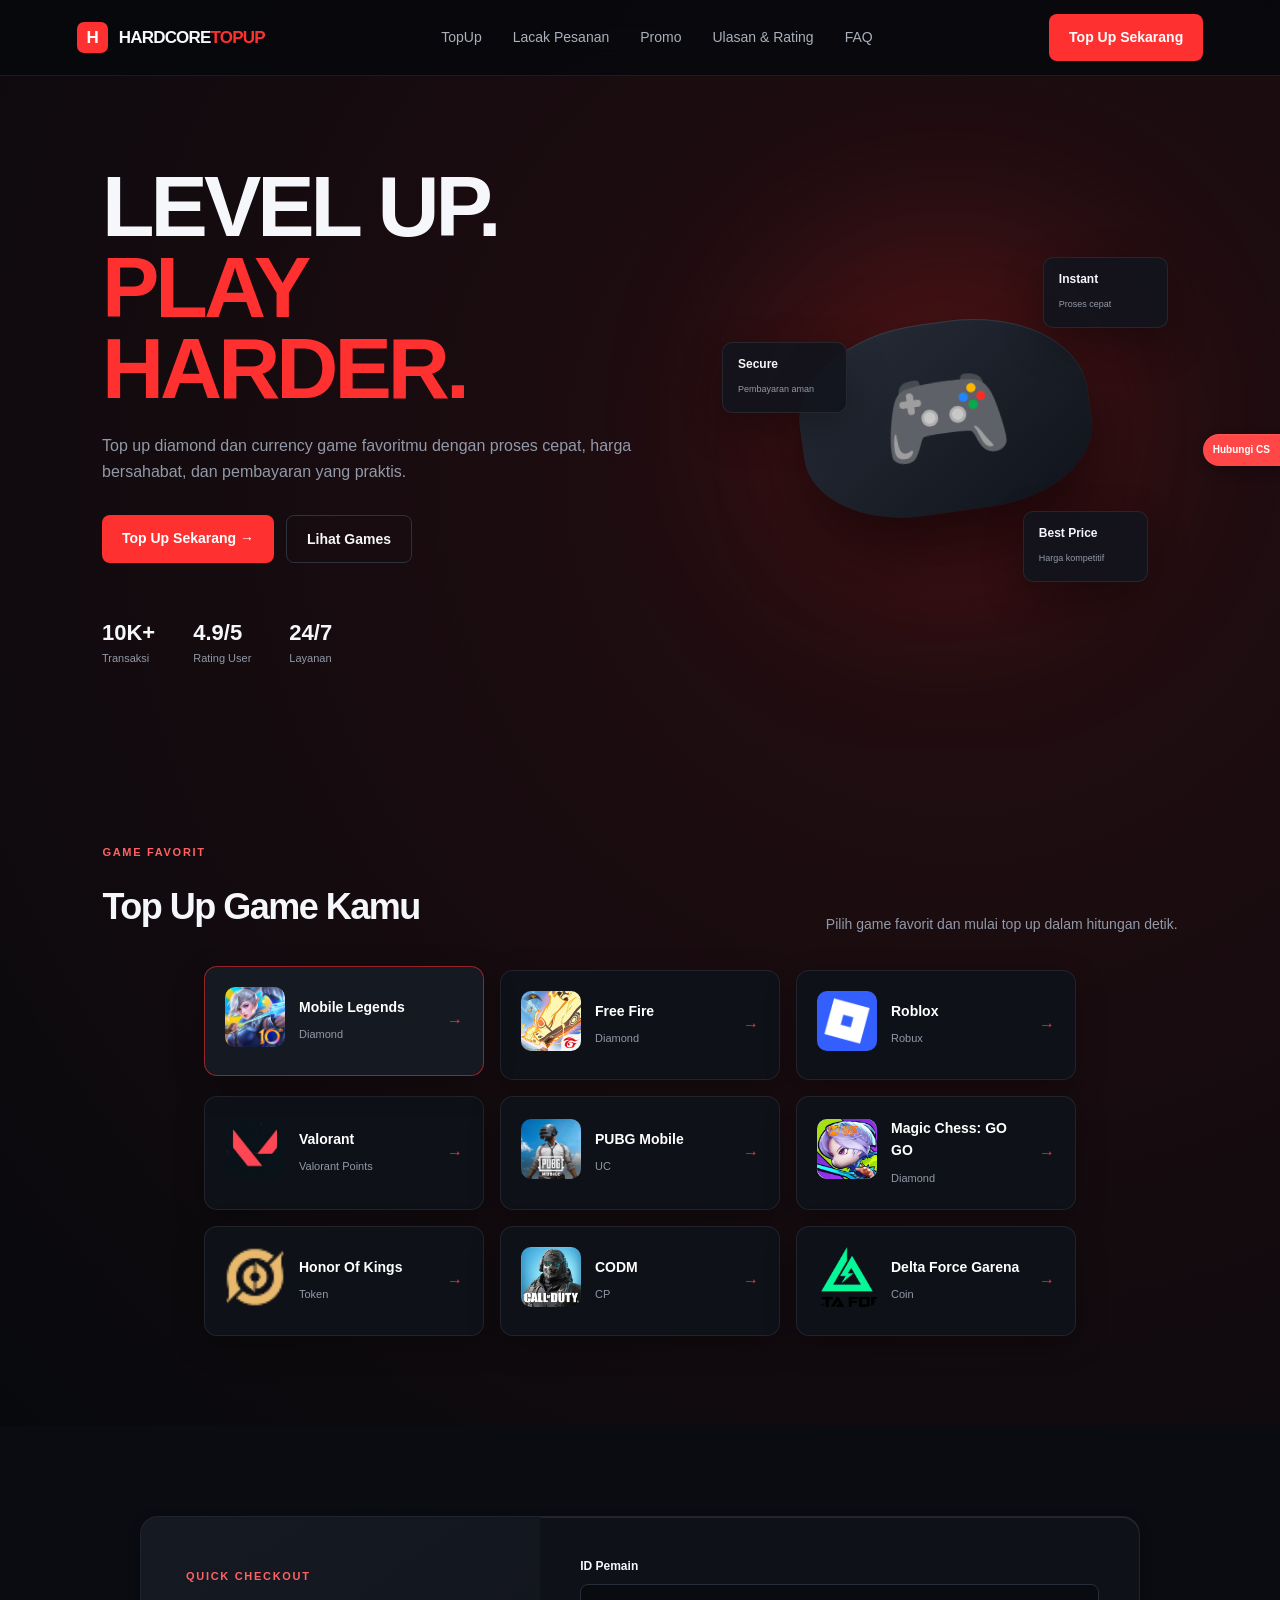
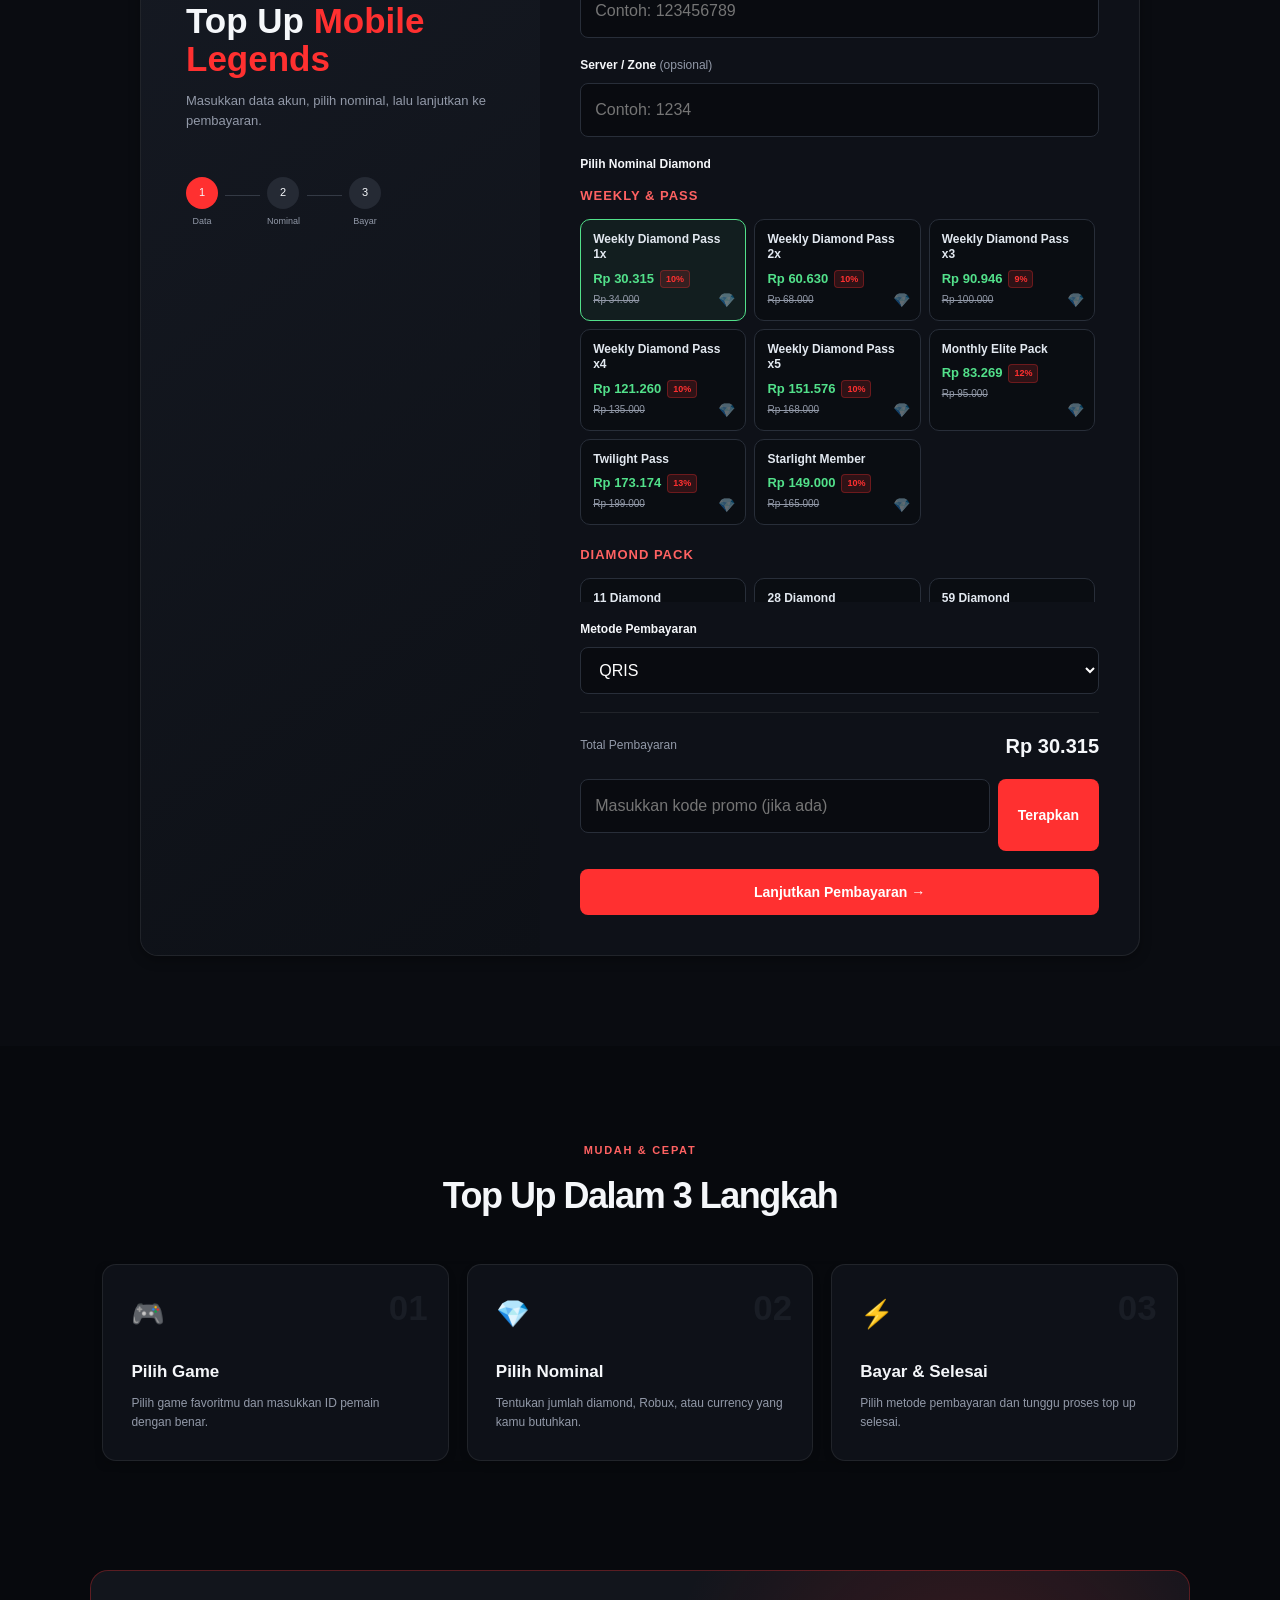
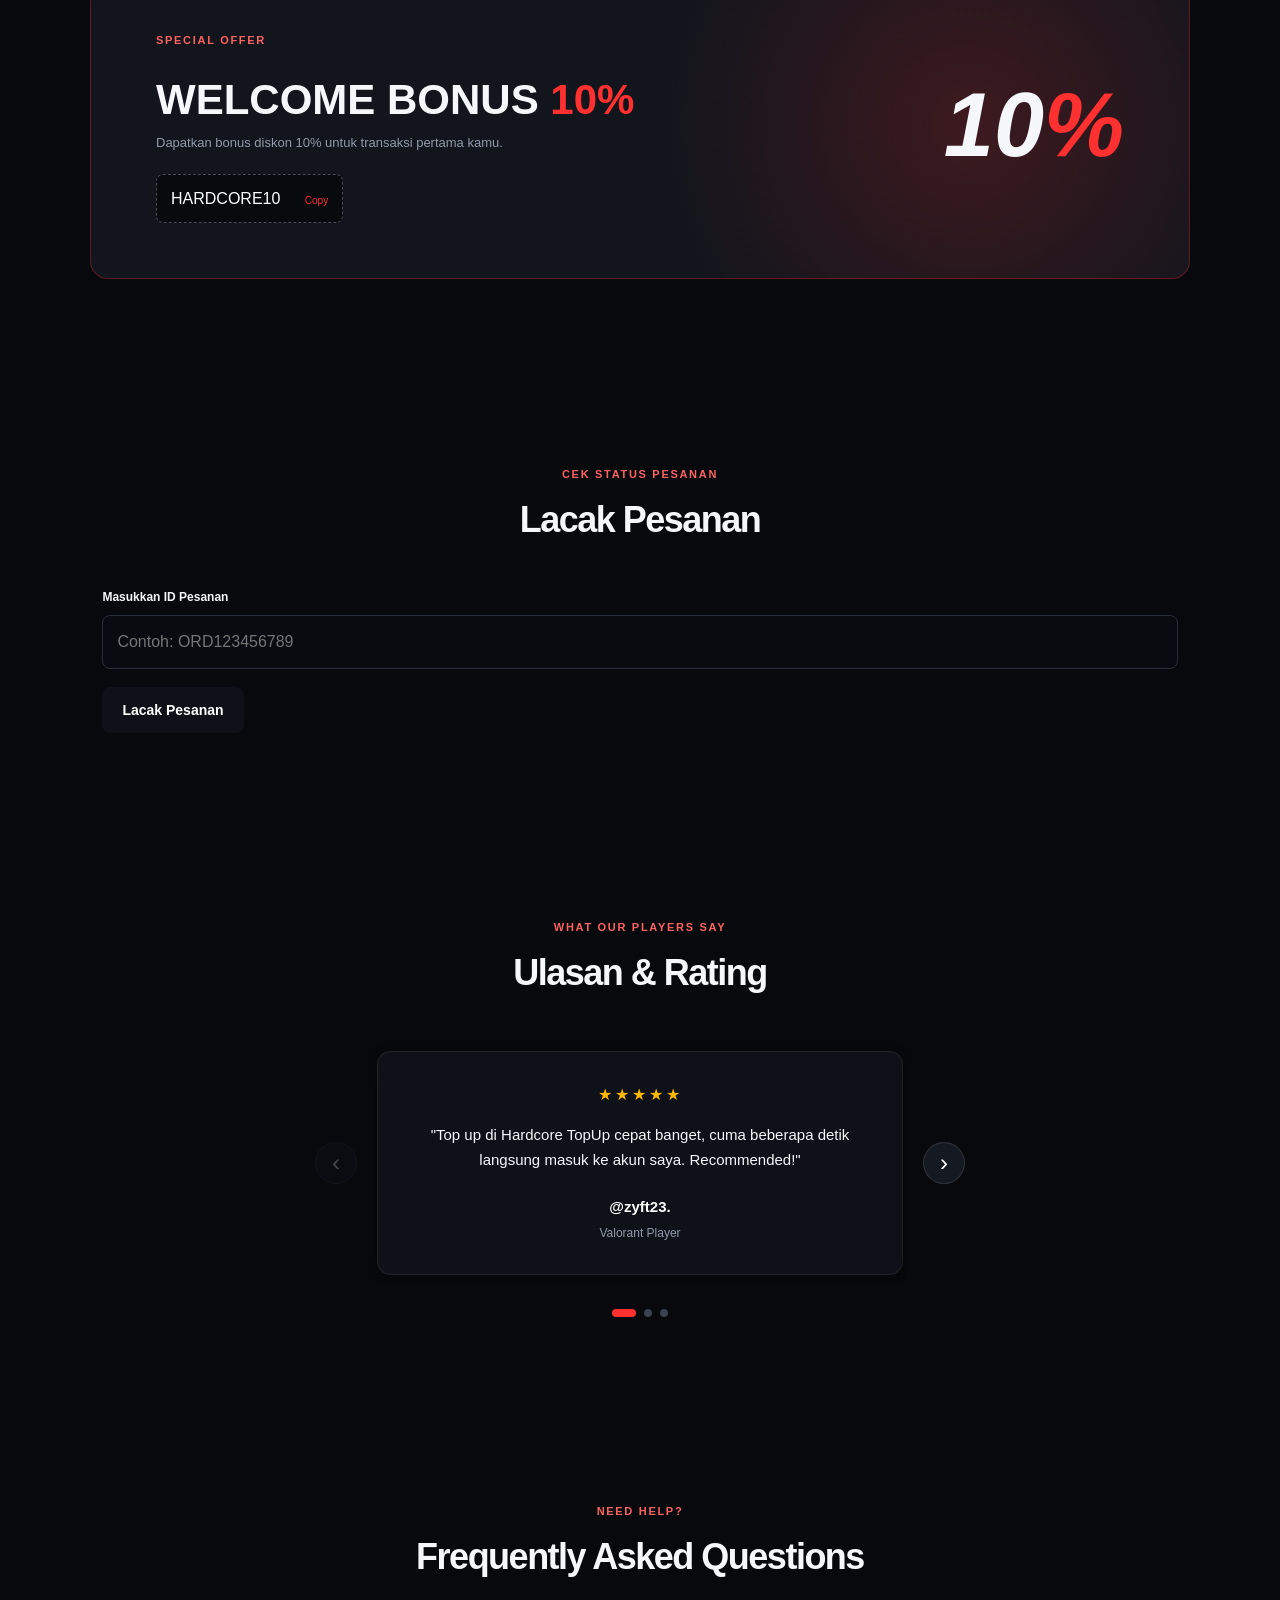
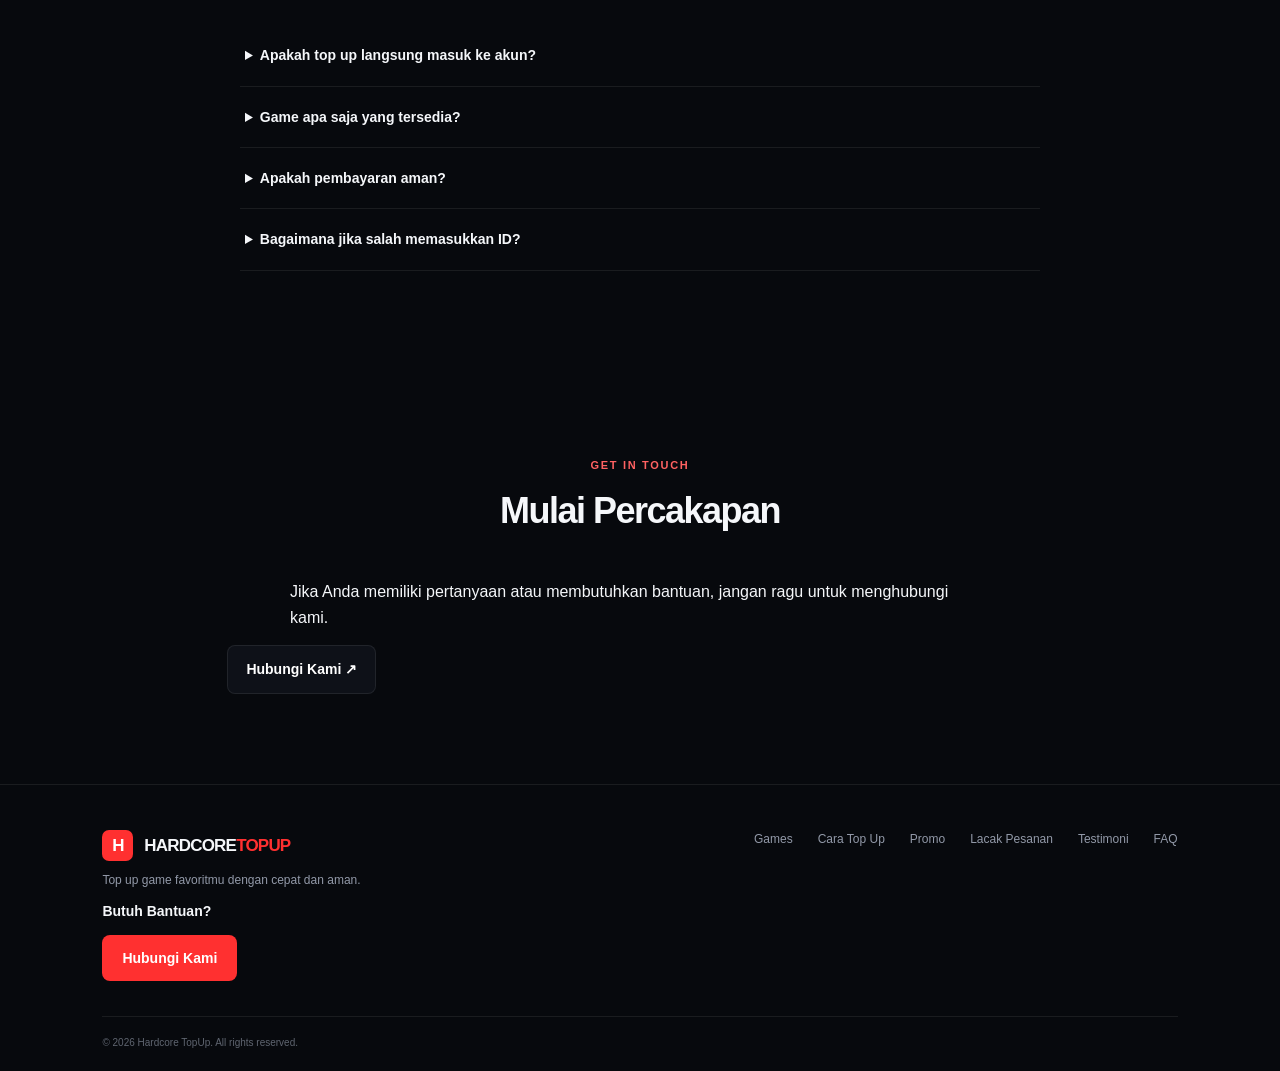
==== commit c0bd52a9: "Add files via upload" ====
--- a/index.html
+++ b/index.html
@@ -115,52 +115,53 @@
       </section>
 
       <section class="topup section" id="topup">
-        <div class="topup-box">
-          <div class="topup-info">
-            <span class="eyebrow">QUICK CHECKOUT</span>
-            <h2>Top Up <span id="selectedGame">Mobile Legends</span></h2>
-            <p>Masukkan data akun, pilih nominal, lalu lanjutkan ke pembayaran.</p>
-
-          <div class="steps-mini">
-            <div class="mini-step active"><span>1</span><p>Data</p></div>
-            <i></i>
-            <div class="mini-step"><span>2</span><p>Nominal</p></div>
-            <i></i>
-            <div class="mini-step"><span>3</span><p>Bayar</p></div>
-          </div>
-
-          <form id="topupForm">
-            <label for="playerId">ID Pemain</label>
-            <input type="text" id="playerId" placeholder="Contoh: 123456789" required>
-
-            <label for="serverId">Server / Zone <span>(opsional)</span></label>
-            <input type="text" id="serverId" placeholder="Contoh: 1234">
-
-            <label id="nominalLabel">Pilih Nominal Diamond</label>
-            <div class="nominal-grid" id="nominalGrid"></div>
-
-            <label for="payment">Metode Pembayaran</label>
-            <select id="payment">
-              <option>QRIS</option>
-              <option>DANA</option>
-              <option>OVO</option>
-              <option>GoPay</option>
-              <option>Transfer Bank</option>
-            </select>
-
-            <div class="checkout-summary">
-              <span>Total Pembayaran</span>
-              <strong id="totalPrice">Rp 15.000</strong>
-            </div>
-
-            <div class="kode-promo">
-              <input type="text" id="promoCode" placeholder="Masukkan kode promo (jika ada)">
-              <button type="button" id="tombol-promo" class="applyPromo">Terapkan</button>
-            </div>
-
-            <button type="submit" class="primary-btn full">Lanjutkan Pembayaran →</button>
-          </form>
-        </div>
+      <div class="topup-box">
+      <div class="topup-info">
+        <span class="eyebrow">QUICK CHECKOUT</span>
+        <h2>Top Up <span id="selectedGame">Mobile Legends</span></h2>
+        <p>Masukkan data akun, pilih nominal, lalu lanjutkan ke pembayaran.</p>
+
+        <div class="steps-mini">
+          <div class="mini-step active"><span>1</span><p>Data</p></div>
+          <i></i>
+          <div class="mini-step"><span>2</span><p>Nominal</p></div>
+          <i></i>
+          <div class="mini-step"><span>3</span><p>Bayar</p></div>
+        </div>
+      </div> 
+
+      <form id="topupForm">
+        <label for="playerId">ID Pemain</label>
+        <input type="text" id="playerId" placeholder="Contoh: 123456789" required>
+
+        <label for="serverId">Server / Zone <span>(opsional)</span></label>
+        <input type="text" id="serverId" placeholder="Contoh: 1234">
+
+        <label id="nominalLabel">Pilih Nominal Diamond</label>
+        <div class="nominal-grid" id="nominalGrid"></div>
+
+        <label for="payment">Metode Pembayaran</label>
+        <select id="payment">
+          <option>QRIS</option>
+          <option>DANA</option>
+          <option>OVO</option>
+          <option>GoPay</option>
+          <option>Transfer Bank</option>
+        </select>
+        <div class="checkout-summary">
+        <span>Total Pembayaran</span>
+        <strong id="totalPrice">Rp 15.000</strong>
+        </div>
+
+      <div class="kode-promo">
+        <input type="text" id="promoCode" placeholder="Masukkan kode promo (jika ada)">
+        <button type="button" id="tombol-promo" class="applyPromo">Terapkan</button>
+      </div>
+
+      <button type="submit" class="primary-btn full">Lanjutkan Pembayaran →</button>
+      </form>
+
+      </div> 
       </section>
 
       <section class="how section" id="how">
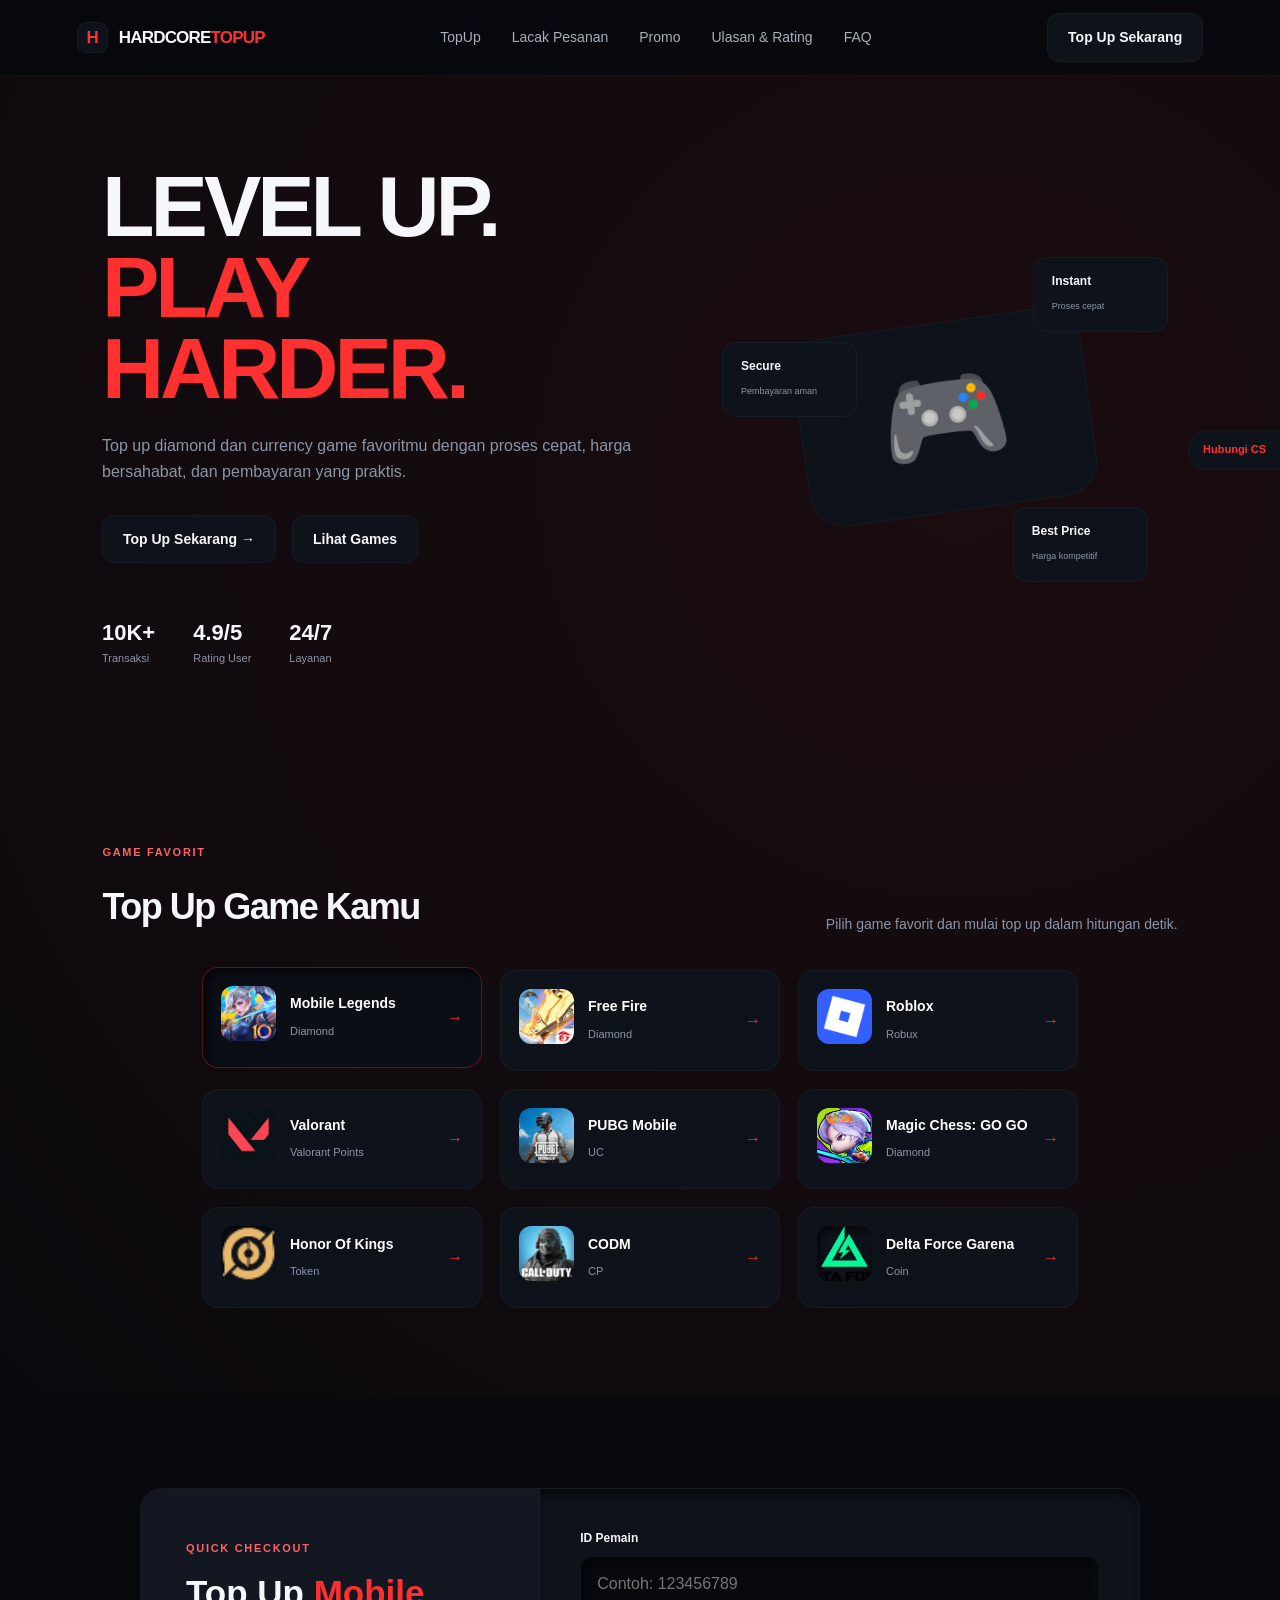
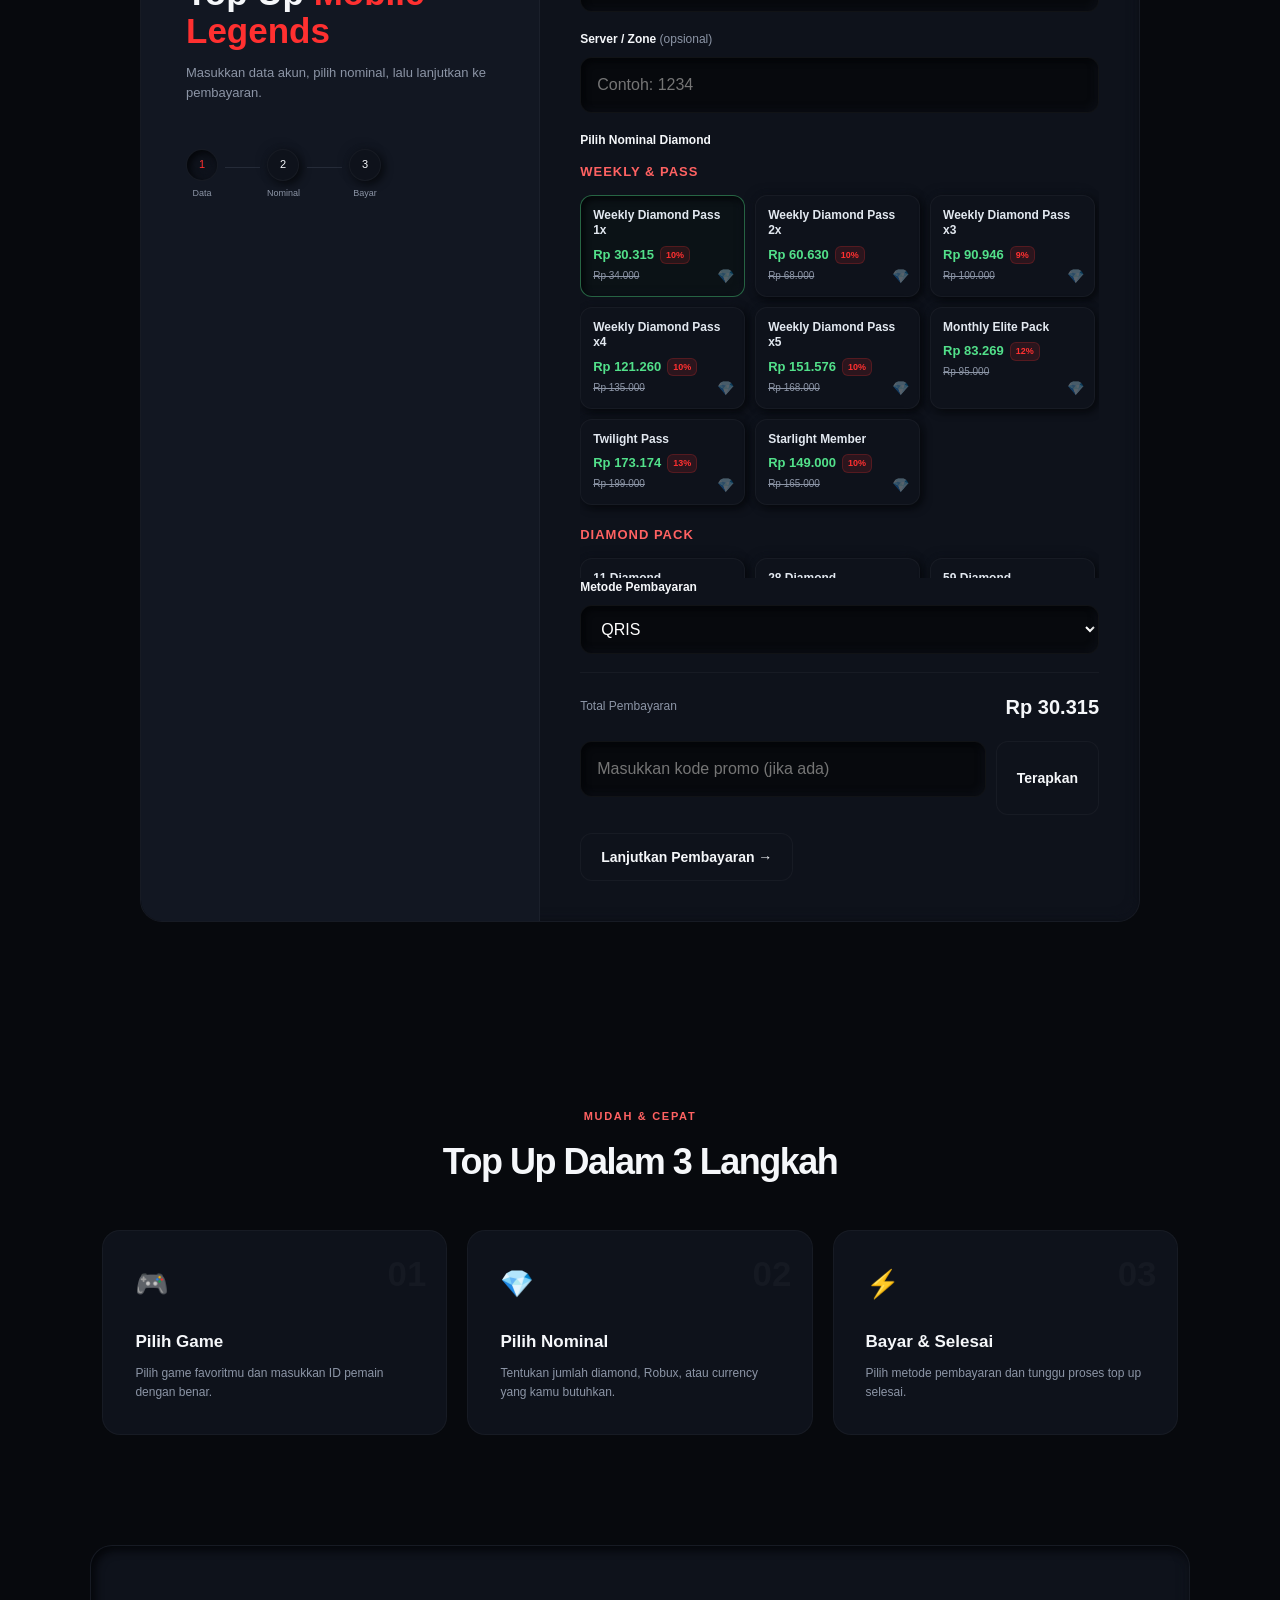
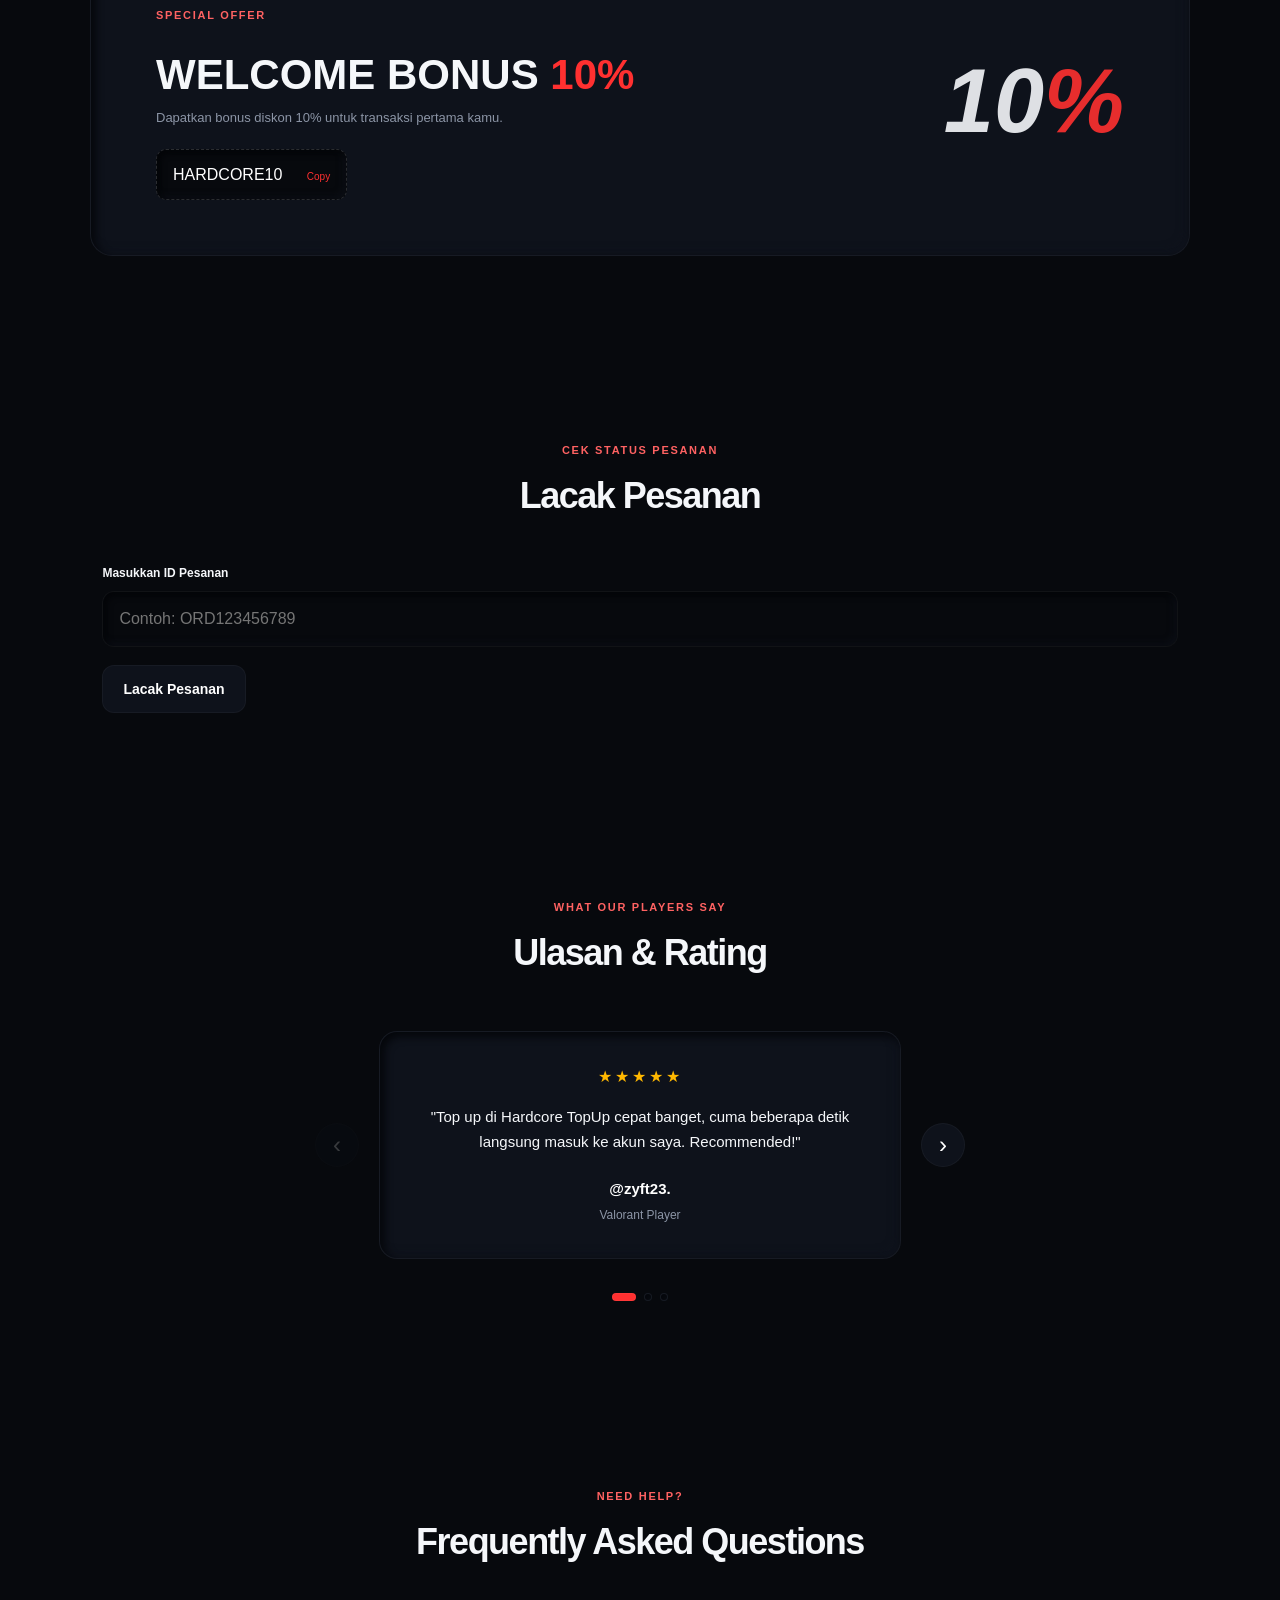
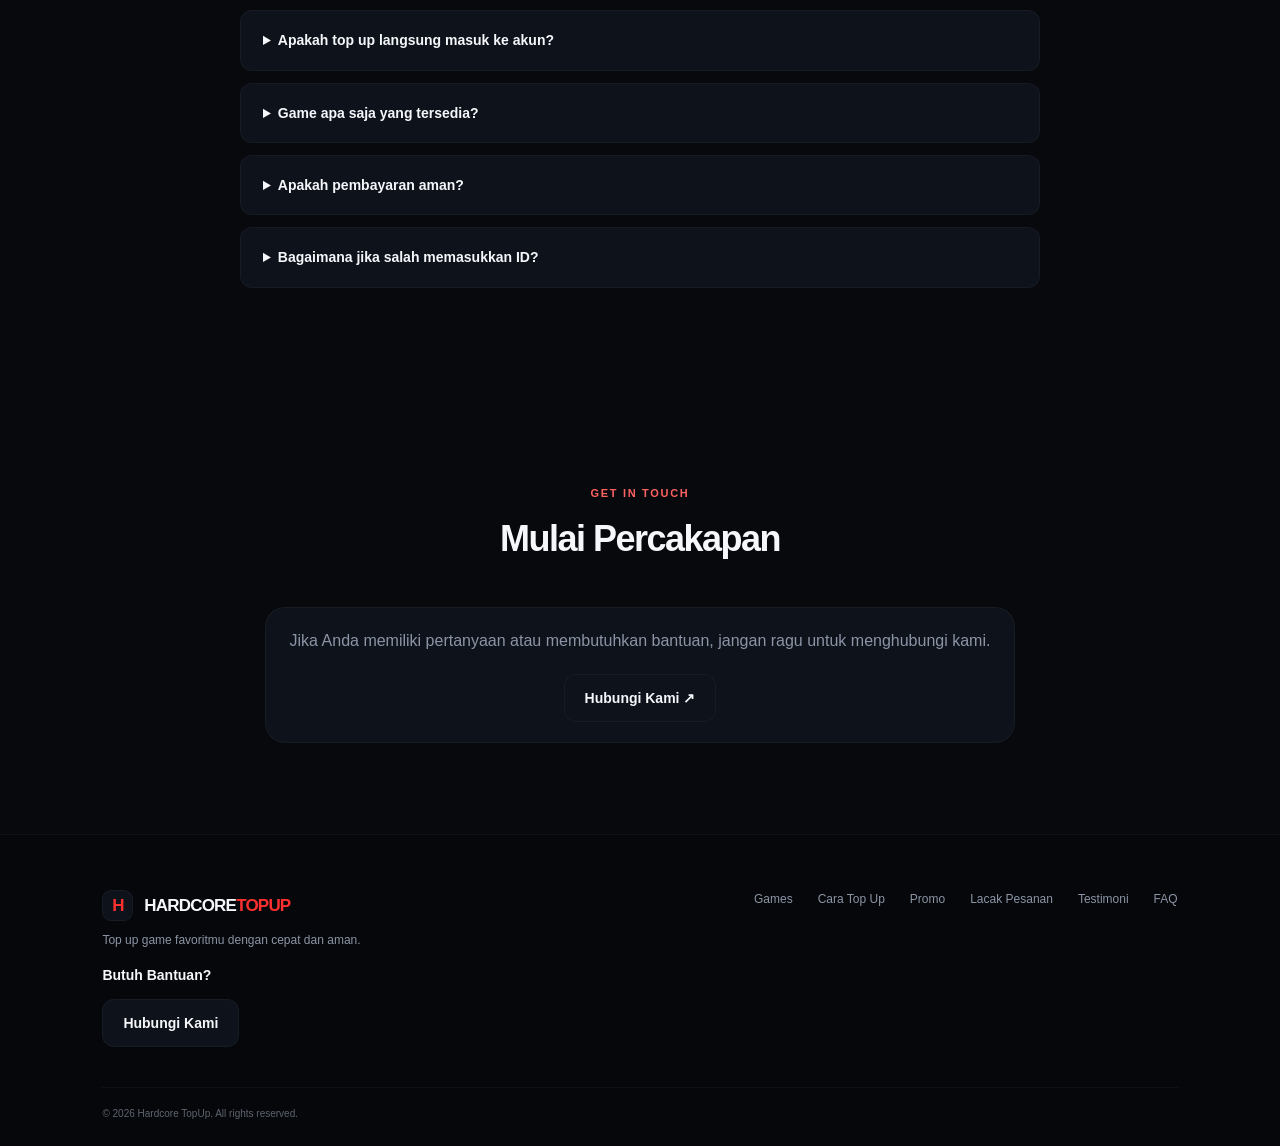
==== commit 319c269a: "Add files via upload" ====
--- a/index.html
+++ b/index.html
@@ -35,7 +35,7 @@
           </p>
           <div class="hero-actions">
             <a href="#topup" class="primary-btn">Top Up Sekarang <span>→</span></a>
-            <a href="#games" class="secondary-btn">Lihat Games</a>
+            <a href="#games" class="primary-btn">Lihat Games</a>
           </div>
           <div class="trust-row">
             <div><strong class="counter" data-target="10" data-suffix="K+">0</strong><small>Transaksi</small></div>
--- a/style.css
+++ b/style.css
@@ -6,14 +6,19 @@
 
 :root {
   --bg: #07090d;
-  --surface: #0e1118;
-  --surface-2: #141923;
-  --border: rgba(255,255,255,.08);
+  --surface: #0e121b;
+  --surface-2: #121722;
+  --border: rgba(255,255,255,.04);
   --text: #f5f7fa;
-  --muted: #9299a8;
+  --muted: #8c95a6;
   --red: #ff3030;
   --red-dark: #c91515;
   --green: #52e08a;
+
+  --neu-shadow-out: 6px 6px 14px rgba(3, 4, 6, 0.8), -6px -6px 14px rgba(15, 20, 30, 0.5);
+  --neu-shadow-sm: 3px 3px 8px rgba(3, 4, 6, 0.7), -3px -3px 8px rgba(15, 20, 30, 0.4);
+  --neu-shadow-in: inset 3px 3px 6px rgba(3, 4, 6, 0.8), inset -3px -3px 6px rgba(15, 20, 30, 0.5);
+  --neu-shadow-in-deep: inset 4px 4px 8px rgba(2, 3, 5, 0.9), inset -4px -4px 8px rgba(16, 22, 34, 0.6);
 }
 
 html { scroll-behavior: smooth; }
@@ -21,7 +26,7 @@
 body {
   font-family: "Inter", sans-serif;
   background:
-    radial-gradient(circle at 75% 8%, rgba(255,48,48,.12), transparent 25%),
+    radial-gradient(circle at 75% 8%, rgba(255,48,48,.08), transparent 30%),
     var(--bg);
   color: var(--text);
   line-height: 1.6;
@@ -33,9 +38,9 @@
   right: 30px;
   width: 48px;
   height: 48px;
-  background: var(--red);
-  color: white;
-  border: none;
+  background: var(--surface);
+  color: var(--red);
+  border: 1px solid var(--border);
   border-radius: 50%;
   font-size: 20px;
   font-weight: bold;
@@ -46,7 +51,6 @@
   opacity: 0;
   visibility: hidden;
   transform: translateY(20px);
-  box-shadow:inset 0 1px 1px rgba(255,255,255,.1), 0 4px 12px rgba(0,0,0,.3);
   transition: all 0.3s cubic-bezier(0.16, 1, 0.3, 1);
   z-index: 999;
 }
@@ -58,12 +62,12 @@
 }
 
 #backToTopBtn:hover {
-  background: #ff4747;
-  box-shadow: inset 0 1px 1px rgba(255,255,255,.1), 0 6px 16px rgba(0,0,0,.4);
+  color: #ff4747;
   transform: translateY(-4px) scale(1.05);
 }
 
 #backToTopBtn:active {
+  box-shadow: var(--neu-shadow-in);
   transform: translateY(0) scale(0.95);
 }
 
@@ -71,30 +75,31 @@
   position: fixed;
   right: 0;
   top: 50%;
-  transform: translateY(-50%) rotate(0deg);
-  background: #ff4747;
-  color: white;
-  padding: 8px 10px;
+  transform: translateY(-50%);
+  background: var(--surface);
+  color: var(--red);
+  padding: 10px 14px;
   border-radius: 30px 0 0 30px; 
-  font-size: 10px;
+  font-size: 11px;
   font-weight: 700;
   text-decoration: none;
   display: flex;
   align-items: center;
   gap: 6px;
-  box-shadow: inset 0 1px 1px rgba(255,255,255,.1), 0 4px 12px rgba(0,0,0,.3);
+  border: 1px solid var(--border);
+  border-right: none;
   transition: all 0.3s cubic-bezier(0.16, 1, 0.3, 1);
   z-index: 998;
 }
 
 .floating-cs:hover {
-  background: #ff4747;
-  box-shadow: inset 0 1px 1px rgba(255,255,255,.1), 0 6px 16px rgba(0,0,0,.4) ;
-  padding-right: 22px; 
+  box-shadow:inset 4px 4px 8px rgba(3, 4, 6, 0.8), inset -4px -4px 8px rgba(15, 20, 30, 0.5);
+  padding-right: 20px; 
   transform: translateY(-50%) scale(1.03);
 }
 
 .floating-cs:active {
+  box-shadow:inset 3px 3px 6px rgba(3, 4, 6, 0.8), inset -3px -3px 6px rgba(15, 20, 30, 0.5);
   transform: translateY(-50%) scale(0.97);
 }
 
@@ -115,7 +120,7 @@
   align-items: center;
   justify-content: space-between;
   border-bottom: 1px solid var(--border);
-  background: rgba(7,9,13,.84);
+  background: rgba(7,9,13,.85);
   backdrop-filter: blur(14px);
   position: sticky;
   top: 0;
@@ -129,9 +134,10 @@
   width: 31px;
   height: 31px;
   margin-right: 7px;
-  border-radius: 7px;
-  background: var(--red);
-  color: white;
+  border-radius: 9px;
+  background: var(--surface);
+  color: var(--red);
+  border: 1px solid var(--border);
 }
 .accent { color: var(--red); }
 
@@ -140,17 +146,25 @@
 nav a:hover { color: white; }
 
 .nav-button, .primary-btn, .applyPromo {
-  background: var(--red);
-  color: white;
-  border: 0;
-  border-radius: 8px;
+  background: var(--surface);
+  color: var(--text);
+  border: 1px solid var(--border);
+  border-radius: 12px;
   padding: 12px 20px;
   font-weight: 700;
   font-size: 14px;
-  transition: .2s;
+  transition: all 0.25s ease;
   cursor: pointer;
 }
-.nav-button:hover, .primary-btn:hover { background: #ff4747; transform: translateY(-2px); }
+.nav-button:hover, .primary-btn:hover { 
+  box-shadow:inset 4px 4px 8px rgba(3, 4, 6, 0.8), inset -4px -4px 8px rgba(15, 20, 30, 0.5);
+  color: var(--red);
+  transform: translateY(-2px); 
+}
+.nav-button:active, .primary-btn:active {
+  box-shadow: inset 3px 3px 6px rgba(3, 4, 6, 0.8), inset -3px -3px 6px rgba(15, 20, 30, 0.5);
+  transform: translateY(0);
+}
 
 .menu-toggle { display: none; background: none; color: white; border: 0; font-size: 24px; }
 
@@ -182,15 +196,7 @@
 .hero h1 span { color: var(--red); }
 .hero-content > p { max-width: 560px; color: var(--muted); font-size: 16px; }
 
-.hero-actions { display: flex; gap: 12px; margin-top: 30px; }
-.secondary-btn {
-  border: 1px solid #2c323e;
-  padding: 12px 20px;
-  border-radius: 8px;
-  font-weight: 700;
-  font-size: 14px;
-}
-.secondary-btn:hover { border-color: #666; }
+.hero-actions { display: flex; gap: 16px; margin-top: 30px; }
 
 .trust-row {
   display: flex;
@@ -211,27 +217,26 @@
   width: 330px;
   height: 330px;
   border-radius: 50%;
-  background: var(--red);
   filter: blur(95px);
-  opacity: .25;
+  opacity: .2;
   position: absolute;
   animation: pulseGlow 4s ease-in-out infinite;
 }
 
 @keyframes pulseGlow {
-  0%, 100% { transform: scale(1); opacity: .25; }
-  50% { transform: scale(1.15); opacity: .35; }
+  0%, 100% { transform: scale(1); opacity: .2; }
+  50% { transform: scale(1.15); opacity: .3; }
 }
 
 .controller {
   width: 290px;
   height: 190px;
-  border-radius: 45% 45% 38% 38%;
+  border-radius: 35px;
   display: grid;
   place-items: center;
   font-size: 105px;
-  background: linear-gradient(145deg, #272d39, #10131a);
-  box-shadow: 0 35px 80px rgba(0,0,0,.65), inset 0 1px 1px rgba(255,255,255,.1);
+  background: var(--surface);
+  border: 1px solid var(--border);
   transform: rotate(-8deg);
   z-index: 2;
   animation: floatController 4s ease-in-out infinite;
@@ -244,12 +249,11 @@
 
 .floating-card {
   position: absolute;
-  background: rgba(18,21,29,.9);
-  border: 1px solid var(--border);
-  padding: 12px 15px;
-  border-radius: 10px;
-  min-width: 125px;
-  box-shadow: 0 15px 40px rgba(0,0,0,.3);
+  background: var(--surface);
+  border: 1px solid var(--border);
+  padding: 14px 18px;
+  border-radius: 14px;
+  min-width: 135px;
   z-index: 3;
 }
 .floating-card b { display: block; font-size: 12px; }
@@ -295,7 +299,7 @@
   display: flex;
   flex-wrap: wrap;
   justify-content: center; 
-  gap: 16px; 
+  gap: 18px; 
   max-width: 1200px; 
   margin: 0 auto; 
 }
@@ -303,31 +307,36 @@
 .game-card {
   background: var(--surface);
   border: 1px solid var(--border);
-  border-radius: 13px;
-  padding: 20px;
+  border-radius: 16px;
+  padding: 18px;
   display: flex;
   align-items: center;
   gap: 14px;
   color: white;
   text-align: left;
   cursor: pointer;
-  transition: .25s;
+  transition: all 0.25s ease;
   flex: 1 1 260px; 
   max-width: 280px; 
-  box-shadow: 0 10px 30px rgba(0, 0, 0, 0.25);  
 }
 
 .game-card img { 
-  width: 60px; 
-  height: 60px; 
-  border-radius: 10px; 
+  width: 55px; 
+  height: 55px; 
+  border-radius: 12px; 
   object-fit: cover; 
+  box-shadow:inset 3px 3px 6px rgba(3, 4, 6, 0.8), inset -3px -3px 6px rgba(15, 20, 30, 0.5);
 }
 
 .game-card:hover, .game-card.active {
-  border-color: rgba(255,48,48,.55);
-  background: #151922;
-  transform: translateY(-4px);
+  border-color: rgba(255,48,48,.3);
+  transform: translateY(-3px);
+  box-shadow: inset 4px 4px 8px rgba(3, 4, 6, 0.8), inset -4px -4px 8px rgba(15, 20, 30, 0.5);
+}
+
+.game-card.active {
+  box-shadow:inset 4px 4px 8px rgba(3, 4, 6, 0.8), inset -4px -4px 8px rgba(15, 20, 30, 0.5);
+  background: #0b0e15;
 }
 
 .game-card > b { 
@@ -346,7 +355,7 @@
 }
 
 .topup { 
-  background: #0a0c11; 
+  background: #07090d; 
 }
 
 .topup-box {
@@ -356,14 +365,15 @@
   grid-template-columns: .8fr 1.2fr;
   border: 1px solid var(--border);
   background: var(--surface);
-  border-radius: 18px;
+  border-radius: 22px;
   overflow: hidden;
-  box-shadow:inset 0 1px 1px rgba(255,255,255,.1), 0 4px 12px rgba(0,0,0,.3);
+  box-shadow:inset 4px 4px 8px rgba(3, 4, 6, 0.8), inset -4px -4px 8px rgba(15, 20, 30, 0.5);
 }
 
 .topup-info {
   padding: 45px;
-  background: linear-gradient(145deg,#151922,#0d1016);
+  background: var(--surface-2);
+  border-right: 1px solid var(--border);
 }
 
 .topup-info h2 { 
@@ -399,49 +409,25 @@
 
 input, select {
   width: 100%;
-  background: #090b10;
-  border: 1px solid #282e39;
+  background: var(--bg);
+  border: 1px solid var(--border);
   color: white;
-  border-radius: 8px;
-  padding: 13px 14px;
+  border-radius: 12px;
+  padding: 14px 16px;
   outline: none;
   margin-bottom: 18px;
+  box-shadow:inset 3px 3px 6px rgba(3, 4, 6, 0.8), inset -3px -3px 6px rgba(15, 20, 30, 0.5);
+  transition: all 0.2s ease;
 }
 
 input:focus, select:focus {
-   border-color: var(--red); 
-}
-
-.nominal-grid { 
-  display: grid; 
-  grid-template-columns: repeat(3,1fr); 
-  gap: 8px; 
-  margin-bottom: 18px; 
-}
-
-.nominal {
-  background: #0a0d12; 
-  border: 1px solid #282e39; 
-  color: white;
-  border-radius: 8px; 
-  padding: 12px 7px; 
-  cursor: pointer; 
-  font-size: 11px;
-}
-
-.nominal strong { 
-  display: block; 
-  font-size: 13px; 
-}
-
-.nominal.selected { 
-  border-color: var(--red); 
-  background: rgba(255,48,48,.1); 
+   border-color: rgba(255,48,48,.4); 
+   box-shadow: inset 4px 4px 8px rgba(3, 4, 6, 0.8), inset -4px -4px 8px rgba(15, 20, 30, 0.5);
 }
 
 .checkout-summary {
   border-top: 1px solid var(--border);
-  padding: 17px 0;
+  padding: 18px 0;
   display: flex;
   justify-content: space-between;
   align-items: center;
@@ -469,14 +455,14 @@
 .nominal-section-grid {
   display: grid;
   grid-template-columns: repeat(3, 1fr);
-  gap: 8px;
+  gap: 10px;
 }
 
 .nominal {
-  background: #0a0d12;
-  border: 1px solid #282e39;
+  background: var(--surface);
+  border: 1px solid var(--border);
   color: white;
-  border-radius: 10px;
+  border-radius: 12px;
   padding: 12px;
   cursor: pointer;
   text-align: left;
@@ -485,17 +471,19 @@
   flex-direction: column;
   justify-content: space-between;
   min-height: 85px;
+  box-shadow: var(--neu-shadow-sm);
   transition: all 0.2s ease;
 }
 
 .nominal:hover {
-  border-color: rgba(255, 48, 48, 0.5);
-  background: #11151e;
+  border-color: rgba(255, 48, 48, 0.3);
+  transform: translateY(-2px);
 }
 
 .nominal.selected {
-  border-color: #52e08a; 
-  background: rgba(82, 224, 138, 0.06); 
+  border-color: rgba(82, 224, 138, 0.4); 
+  background: #0b1216;
+  box-shadow: var(--neu-shadow-in); 
 }
 
 .nominal strong {
@@ -528,13 +516,13 @@
 }
 
 .disc-badge {
-  background: rgba(255, 48, 48, 0.15);
+  background: rgba(255, 48, 48, 0.12);
   color: var(--red);
   font-size: 9px;
   font-weight: 700;
   padding: 1px 5px;
-  border-radius: 4px;
-  border: 1px solid rgba(255, 48, 48, 0.3);
+  border-radius: 6px;
+  border: 1px solid rgba(255, 48, 48, 0.2);
 }
 
 .card-icon-corner {
@@ -542,7 +530,7 @@
   right: 10px;
   bottom: 8px;
   font-size: 14px;
-  opacity: 0.4;
+  opacity: 0.35;
 }
 
 @media (max-width: 650px) {
@@ -572,7 +560,7 @@
 
 .kode-promo { 
   display: flex; 
-  gap: 8px; 
+  gap: 10px; 
   margin-bottom: 18px; 
 }
 
@@ -591,12 +579,16 @@
   border-radius: 50%;
   display: grid; 
   place-items: center; 
-  background: #252a34; 
+  background: var(--surface); 
+  border: 1px solid var(--border);
+  box-shadow: var(--neu-shadow-sm);
   font-size: 11px;
 }
 
 .mini-step.active span { 
-  background: var(--red); 
+  background: var(--surface);
+  color: var(--red);
+  box-shadow: var(--neu-shadow-in);
 }
 .mini-step p { 
   font-size: 9px; 
@@ -607,7 +599,7 @@
 .steps-mini i { 
   height: 1px; 
   width: 35px; 
-  background: #343a45; 
+  background: #252b38; 
   margin: -14px 7px 0; 
 }
 
@@ -619,28 +611,27 @@
 .center-heading .eyebrow { 
   margin-bottom: 7px;
 }
+
 .steps-grid { 
   display: grid; 
   grid-template-columns: repeat(3,1fr); 
-  gap: 18px; box-shadow: 0 4px 8px rgba(0, 0, 0, 0.1); 
-  transition: transform 0.3s ease, box-shadow 0.3s ease; 
+  gap: 20px; 
 }
 
 .step-card {
   background: var(--surface); 
   border: 1px solid var(--border);
-  border-radius: 14px; 
-  padding: 28px; 
+  border-radius: 18px; 
+  padding: 32px; 
   position: relative; 
   overflow: hidden;
-  box-shadow: 0 4px 8px rgba(0, 0, 0, 0.1);
-  transition: transform 0.3s ease, box-shadow 0.3s ease;
-}
-
-.step-grid, .step-card:hover {
-  border-color: rgba(255,48,48,.55);
-  background: #151922;
+  transition: all 0.3s ease;
+}
+
+.step-card:hover {
+  border-color: rgba(255,48,48,.3);
   transform: translateY(-4px);
+  box-shadow: inset 4px 4px 8px rgba(3, 4, 6, 0.8), inset -4px -4px 8px rgba(15, 20, 30, 0.5);
 }
 
 .step-card > span { 
@@ -649,7 +640,7 @@
   top: 15px; 
   font-size: 35px; 
   font-weight: 900; 
-  color: #191d25; 
+  color: rgba(255,255,255,0.03); 
 }
 
 .step-icon { 
@@ -671,9 +662,10 @@
   max-width: 1100px;
   margin: 20px auto 90px;
   padding: 55px 65px;
-  border: 1px solid rgba(255,48,48,.3);
-  border-radius: 18px;
-  background: radial-gradient(circle at 80% 50%, rgba(255,48,48,.18), transparent 35%), #12151c;
+  border: 1px solid var(--border);
+  border-radius: 22px;
+  background: var(--surface);
+  box-shadow:inset 4px 4px 8px rgba(3, 4, 6, 0.8), inset -4px -4px 8px rgba(15, 20, 30, 0.5);
   display: flex; 
   justify-content: space-between; 
   align-items: center;
@@ -693,12 +685,17 @@
 
 .coupon {
   margin-top: 20px; 
-  background: #080a0e; 
-  border: 1px dashed #454b57;
+  background: var(--bg); 
+  border: 1px dashed rgba(255,255,255,.15);
+  box-shadow: var(--neu-shadow-in);
   color: white; 
-  padding: 11px 14px; 
-  border-radius: 7px; 
+  padding: 12px 16px; 
+  border-radius: 10px; 
   cursor: pointer;
+  transition: all 0.2s ease;
+}
+.coupon:hover {
+  border-color: var(--red);
 }
 
 .coupon span { 
@@ -710,6 +707,7 @@
   font-size: 90px; 
   font-weight: 900; 
   font-style: italic; 
+  opacity: .9;
 }
 
 .promo-art span { 
@@ -728,7 +726,7 @@
 .testimoni-viewport {
   width: 100%;
   overflow: hidden;
-  border-radius: 16px;
+  border-radius: 20px;
   padding: 10px 0; 
 }
 
@@ -750,18 +748,18 @@
 .testimoni-content {
   background: var(--surface);
   border: 1px solid var(--border);
-  border-radius: 14px;
-  padding: 30px;
+  border-radius: 18px;
+  padding: 32px;
   display: flex;
   flex-direction: column;
   justify-content: space-between;
   text-align: center; 
-  box-shadow: 0 10px 30px rgba(0, 0, 0, 0.25);
-  transition: transform .25s ease, border-color .25s ease;
+  box-shadow:inset 4px 4px 8px rgba(3, 4, 6, 0.8), inset -4px -4px 8px rgba(15, 20, 30, 0.5);
+  transition: all .25s ease;
 }
 
 .testimoni-content:hover {
-  border-color: rgba(255, 48, 48, 0.4);
+  border-color: rgba(255, 48, 48, 0.3);
 }
 
 .testimoni-content .stars {
@@ -790,12 +788,12 @@
 }
 
 .slider-btn {
-  flex: 0 0 42px;
-  width: 42px;
-  height: 42px;
+  flex: 0 0 44px;
+  width: 44px;
+  height: 44px;
   border-radius: 50%;
-  border: 1px solid rgba(255,255,255,.12);
-  background: #151922;
+  border: 1px solid var(--border);
+  background: var(--surface);
   color: #fff;
   font-size: 24px;
   display: flex;
@@ -803,17 +801,21 @@
   justify-content: center;
   cursor: pointer;
   z-index: 5;
-  transition: .2s;
+  transition: all .2s;
 }
 
 .slider-btn:hover:not(:disabled) {
-  background: var(--red);
-  border-color: var(--red);
-  transform: scale(1.08);
+  color: var(--red);
+  box-shadow:inset 4px 4px 8px rgba(3, 4, 6, 0.8), inset -4px -4px 8px rgba(15, 20, 30, 0.5);
+  transform: scale(1.05);
+}
+
+.slider-btn:active:not(:disabled) {
+  box-shadow: var(--neu-shadow-in);
 }
 
 .slider-btn:disabled {
-  opacity: .25;
+  opacity: .2;
   cursor: not-allowed;
 }
 
@@ -828,7 +830,9 @@
   width: 8px;
   height: 8px;
   border-radius: 50%;
-  background: #3b414d;
+  background: var(--surface);
+  border: 1px solid var(--border);
+  box-shadow: inset 3px 3px 6px rgba(3, 4, 6, 0.8), inset -3px -3px 6px rgba(15, 20, 30, 0.5);
   cursor: pointer;
   transition: .25s;
 }
@@ -837,6 +841,7 @@
   width: 24px;
   border-radius: 10px;
   background: var(--red);
+  box-shadow: none;
 }
 
 .reveal {
@@ -851,34 +856,21 @@
   transform: translateY(0);
 }
 
-@media (max-width: 550px) {
-  .testimoni-slider-container {
-    gap: 8px;
-  }
-
-  .testimoni-content {
-    padding: 22px 18px;
-  }
-
-  .testimoni-content p {
-    font-size: 13px;
-  }
-
-  .slider-btn {
-    flex: 0 0 36px;
-    width: 36px;
-    height: 36px;
-    font-size: 20px;
-  }
-}
-
 .faq-list { 
   max-width: 800px; 
   margin: auto; 
 }
 details { 
-  border-bottom: 1px solid var(--border); 
-  padding: 19px 5px; 
+  background: var(--surface);
+  border: 1px solid var(--border);
+  border-radius: 12px;
+  margin-bottom: 12px;
+  padding: 18px 22px; 
+  transition: all 0.25s ease;
+}
+details[open] {
+  box-shadow: var(--neu-shadow-in);
+  border-color: rgba(255,48,48,.2);
 }
 
 summary { 
@@ -895,7 +887,8 @@
 
 footer { 
   border-top: 1px solid var(--border); 
-  padding: 45px 8% 20px; 
+  padding: 55px 8% 25px; 
+  background: #05070a;
 }
 
 .footer-main { 
@@ -903,23 +896,25 @@
   justify-content: space-between; 
 }
 footer h4 { 
-  margin: 10px 0 10px; 
+  margin: 14px 0 10px; 
   font-size: 14px; 
 }
 
 .button-link { 
   display: inline-block; 
-  background: var(--red); 
-  color: white; 
+  background: var(--surface); 
+  color: var(--text); 
+  border: 1px solid var(--border);
   padding: 12px 20px; 
   margin: 2px 0 0; 
-  border-radius: 8px; 
+  border-radius: 12px; 
   font-weight: 700; 
   font-size: 14px; 
-  transition: .2s; 
+  transition: all .2s; 
 }
 .button-link:hover { 
-  background: #ff4747; 
+  color: var(--red);
+  box-shadow:inset 4px 4px 8px rgba(3, 4, 6, 0.8), inset -4px -4px 8px rgba(15, 20, 30, 0.5);
   transform: translateY(-2px); 
 }
 
@@ -942,7 +937,7 @@
 
 .footer-bottom { 
   border-top: 1px solid var(--border); 
-  margin-top: 35px; 
+  margin-top: 40px; 
   padding-top: 18px; 
   color: #5f6570; 
   font-size: 10px; 
@@ -953,11 +948,12 @@
   bottom: 25px; 
   left: 50%; 
   transform: translate(-50%, 100px);
-  background: #191d25; 
-  border: 1px solid #333945; 
+  background: var(--surface); 
+  border: 1px solid var(--border); 
+  box-shadow: var(--neu-shadow-out);
   color: white;
-  padding: 12px 18px; 
-  border-radius: 8px; 
+  padding: 12px 20px; 
+  border-radius: 12px; 
   font-size: 12px; 
   z-index: 200;
   opacity: 0; 
@@ -968,35 +964,30 @@
   transform: translate(-50%, 0); 
 }
 
-.contact section { 
-  max-width: 800px; 
-  margin: auto; 
-  text-align: center; 
-}
-
-.contact section h2 { 
-  font-size: 32px; 
-  margin-bottom: 12px; 
-}
-
-.contact-info p { 
-  display: flex; 
-  flex-direction: column; 
-  gap: 18px; 
-  max-width: 700px; 
-  margin: auto; 
-}
-
-.contact-info a { 
-  display: inline-block;
-  width: auto;
-  margin-top: 15px;
-  margin-left: 125px;
+.contact-info {
+  width: 750px;
+  margin: 0 auto;
+  padding: 20px;
+  background: var(--surface);
+  border: 1px solid var(--border);
+  border-radius: 20px;
+  display: flex;
+  flex-direction: column;   
+  align-items: center;      
+  text-align: center;       
+  gap: 20px;                
+}
+
+.contact-info p {
+  margin: 0;
+  color: var(--muted);
+}
+
+.primary-btn {
+  display: inline-block;    
+  width: max-content;
   background: var(--surface); 
-  border: 1px solid var(--border); 
-  padding: 12px 18px; 
-  border-radius: 8px; 
-  transition: .2s; 
+  border: 1px solid var(--border);        
 }
 
 .lacak-pesanan section { 
@@ -1011,13 +1002,22 @@
   background: var(--surface); 
   border: 1px solid var(--border); 
   color: white; 
-  border: 0; 
   padding: 12px 20px; 
-  border-radius: 8px; 
+  border-radius: 12px; 
   font-weight: 700; 
   font-size: 14px; 
   transition: .2s; 
 }
+
+@media (max-width:786px) {
+  .hero { grid-template-columns: 1fr; padding-top: 65px; }
+  .hero-visual { height: 300px; }
+  .game-grid { grid-template-columns: repeat(2,1fr); }
+  .topup-box { grid-template-columns: 1fr; }
+  .steps-grid { grid-template-columns: 1fr; }
+  .contact-info { width: 100%; }
+}
+
 @media (max-width: 850px) {
   .navbar { padding: 0 5%; }
   .navbar nav, .nav-button { display: none; }
@@ -1027,30 +1027,6 @@
     background: #0b0e13; padding: 20px 6%; flex-direction: column; gap: 18px;
     border-bottom: 1px solid var(--border);
   }
-  .hero { grid-template-columns: 1fr; padding-top: 65px; }
-  .hero-visual { height: 300px; }
-  .game-grid { grid-template-columns: repeat(2,1fr); }
-  .topup-box { grid-template-columns: 1fr; }
-  .steps-grid { grid-template-columns: 1fr; }
-}
-
-@media (max-width: 550px) {
-  .section { padding: 65px 5%; }
-  .hero { padding: 55px 5%; }
-  .hero h1 { font-size: 52px; letter-spacing: -2px; }
-  .hero-actions { flex-direction: column; }
-  .trust-row { gap: 20px; }
-  .game-grid { grid-template-columns: 1fr; }
-  .section-heading { display: block; }
-  .section-heading > p { margin-top: 12px; }
-  .topup-info, .topup-box form { padding: 28px 22px; }
-  .nominal-grid { grid-template-columns: repeat(2,1fr); }
-  .promo { margin: 10px 5% 65px; padding: 35px 25px; }
-  .promo-art { font-size: 55px; }
-  .promo h2 { font-size: 28px; }
-  .footer-main { flex-direction: column; gap: 25px; }
-  .footer-links { flex-wrap: wrap; }
-  .slider-btn { width: 35px; height: 35px; font-size: 18px; }
 }
 
 @media (max-width: 550px) {
@@ -1058,7 +1034,7 @@
   .hero { 
     padding: 55px 5%; 
     background: 
-      radial-gradient(circle at 50% 10%, rgba(255,48,48,.08), transparent 40%),
+      radial-gradient(circle at 50% 10%, rgba(255,48,48,.06), transparent 40%),
       var(--bg);
   }
   
@@ -1093,8 +1069,7 @@
     width: 190px;
     height: 125px;
     font-size: 65px; 
-    border-radius: 35% 35% 30% 30%;
-    box-shadow: 0 20px 40px rgba(0,0,0,0.4), inset 0 1px 1px rgba(255,255,255,.1);
+    border-radius: 25px;
     animation: floatControllerMobile 4s ease-in-out infinite;
   }
 
@@ -1112,20 +1087,9 @@
     font-size: 8px;
   }
 
-  .card-one {
-    top: 20px;
-    right: 5px;
-  }
-
-  .card-two {
-    left: 5px;
-    top: 90px;
-  }
-
-  .card-three {
-    bottom: 10px;
-    right: 15px;
-  }
+  .card-one { top: 20px; right: 5px; }
+  .card-two { left: 5px; top: 90px; }
+  .card-three { bottom: 10px; right: 15px; }
 }
 
 @keyframes floatControllerMobile {
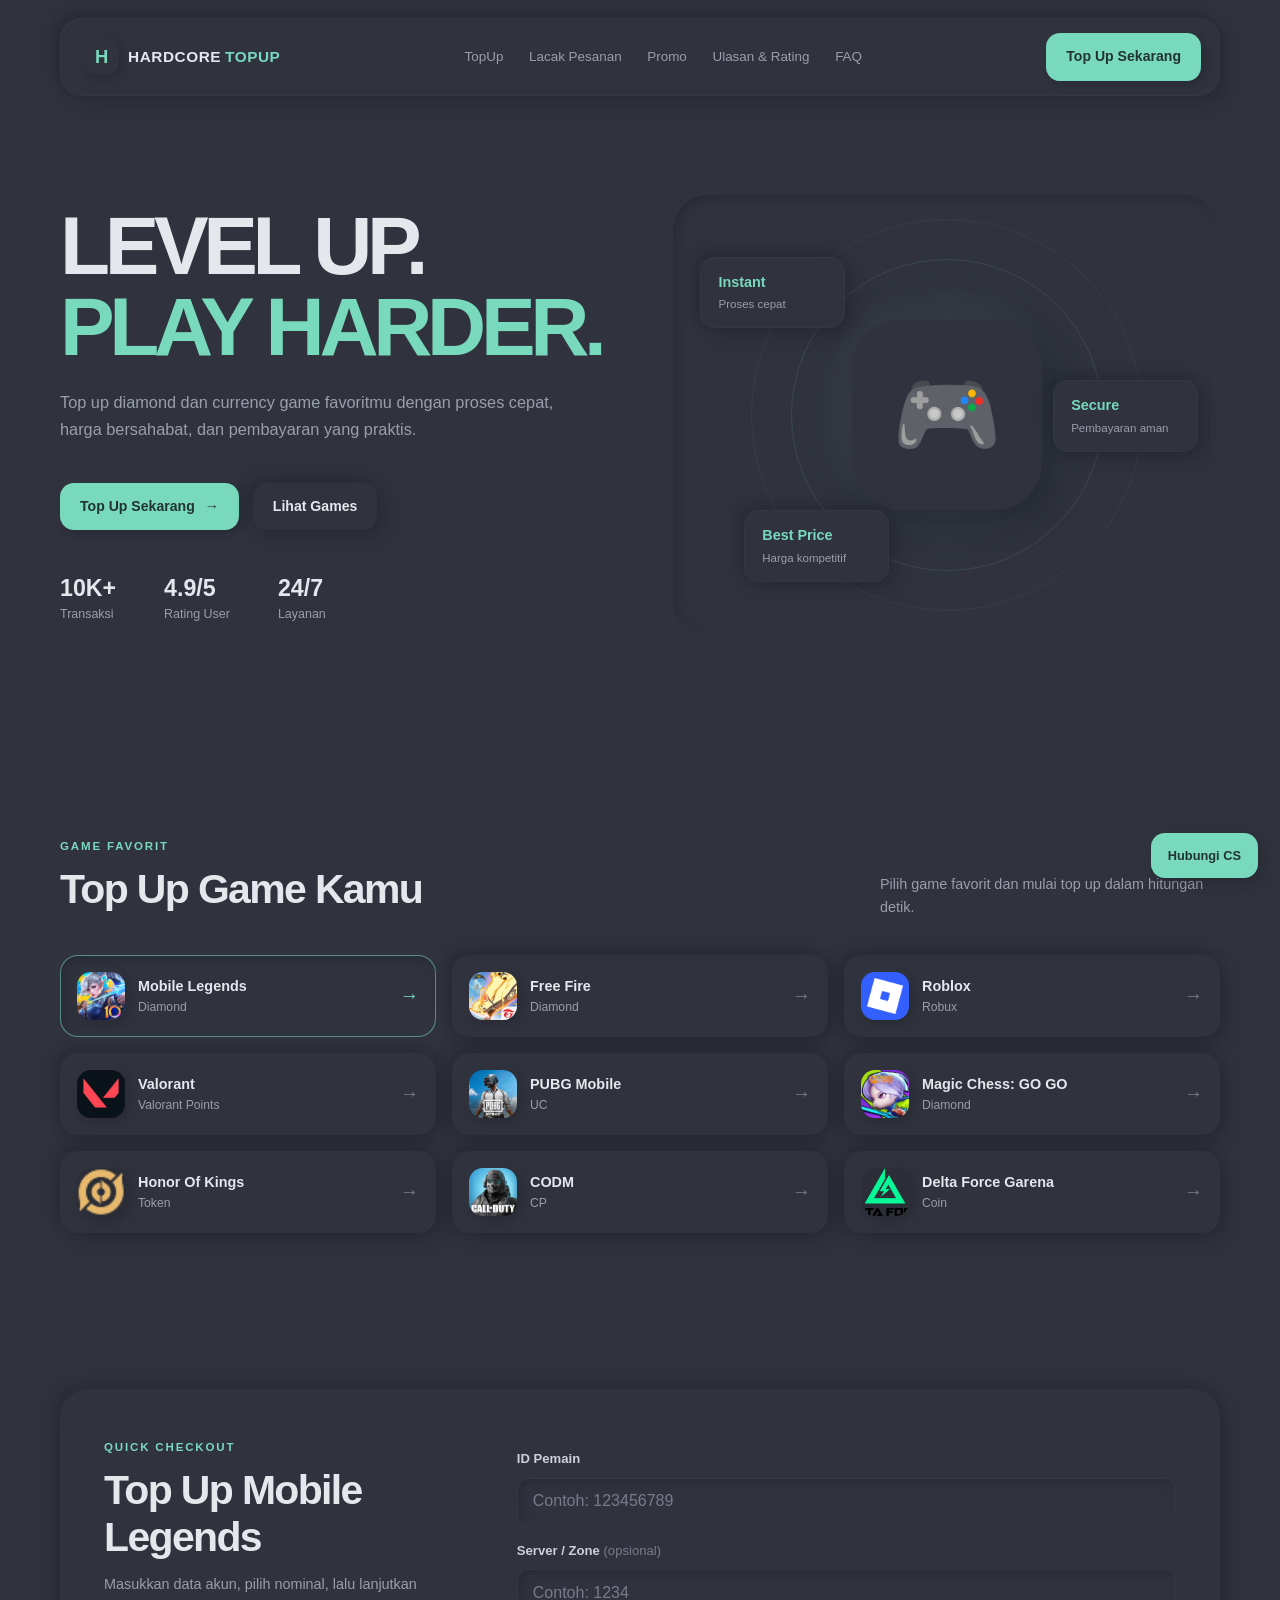
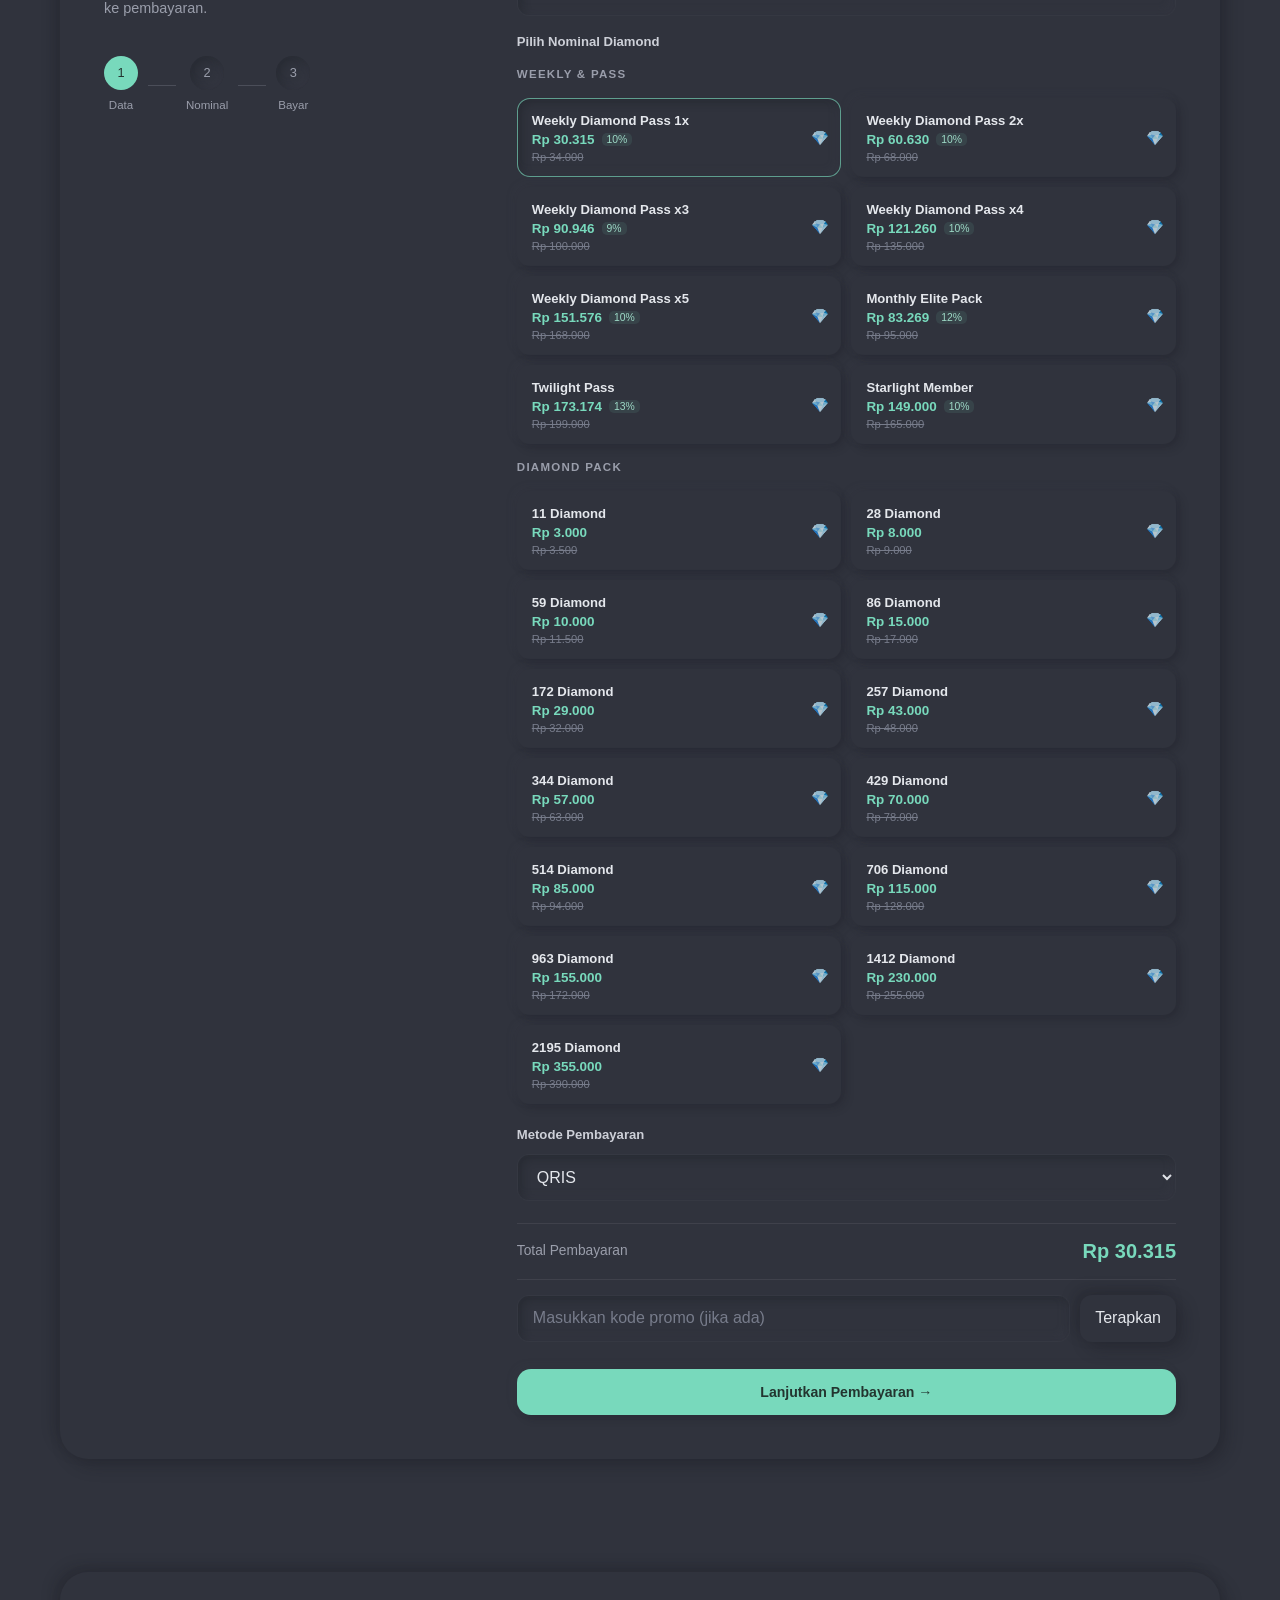
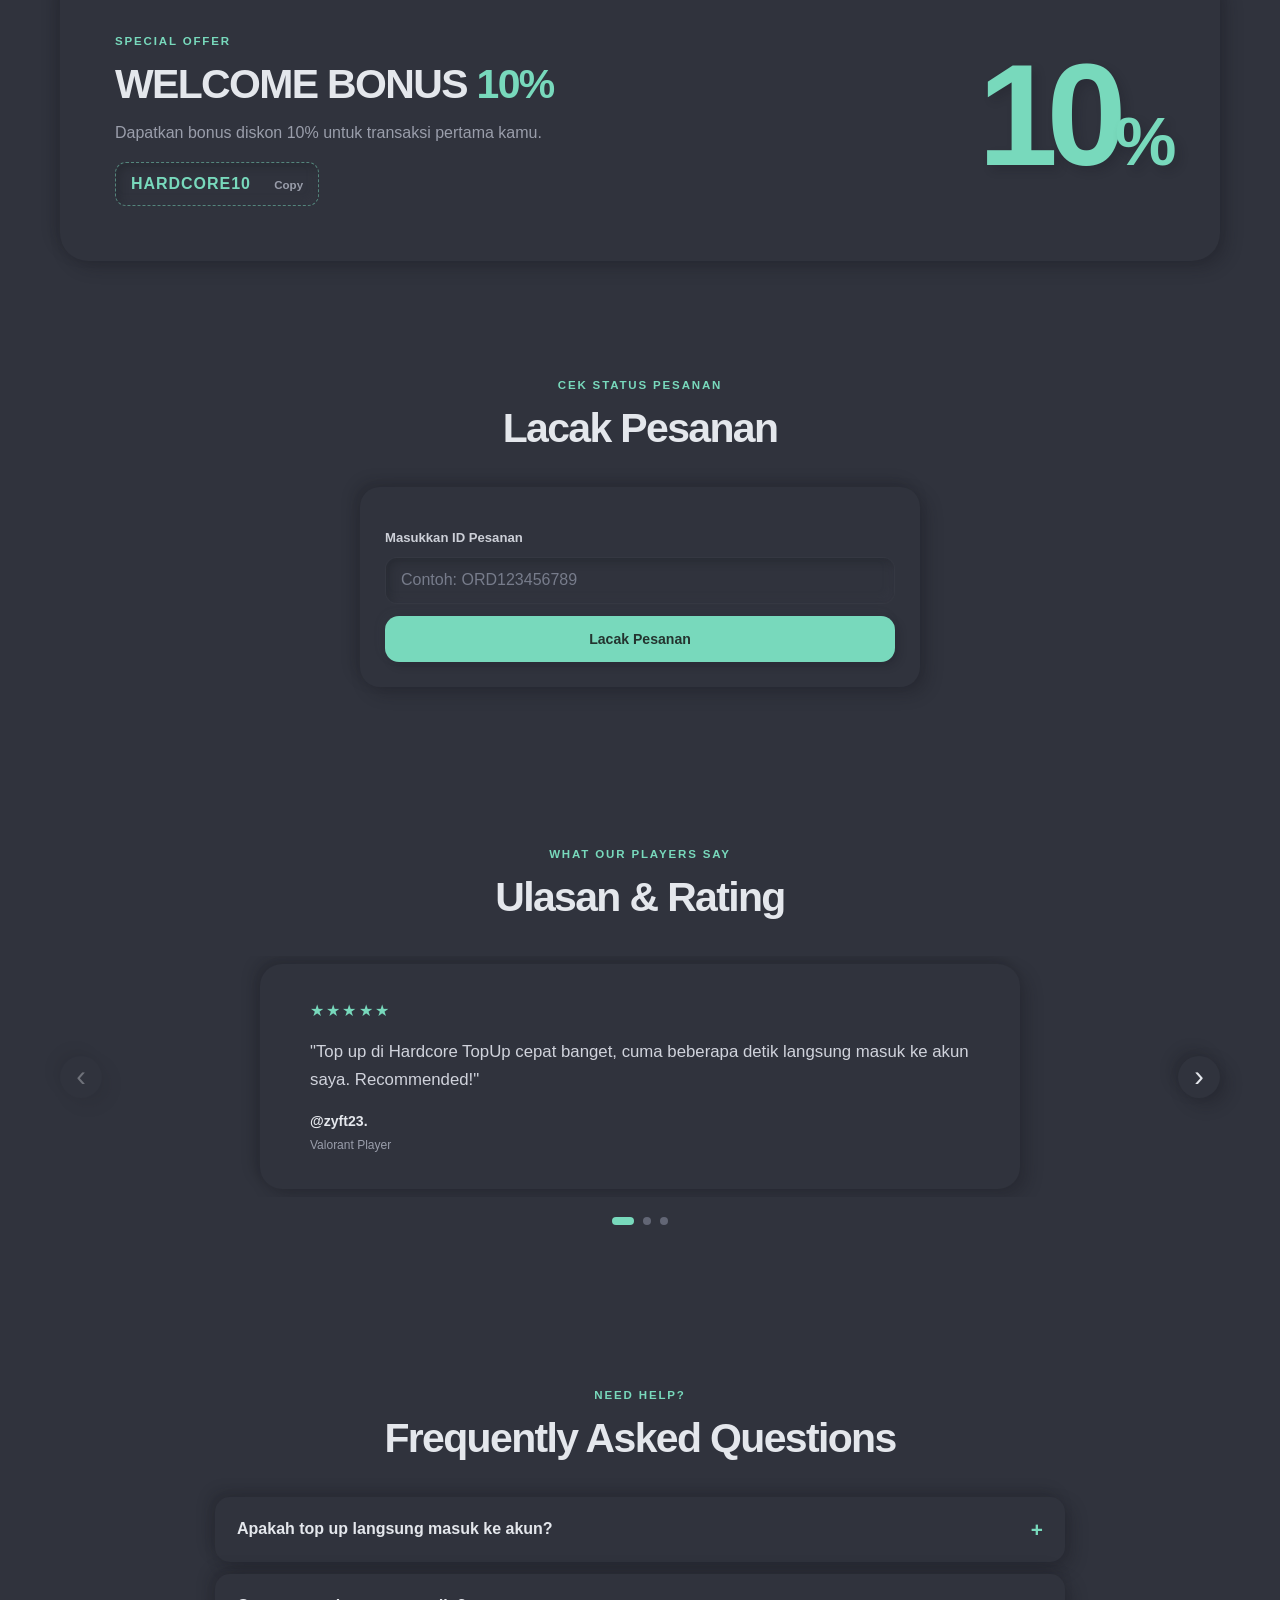
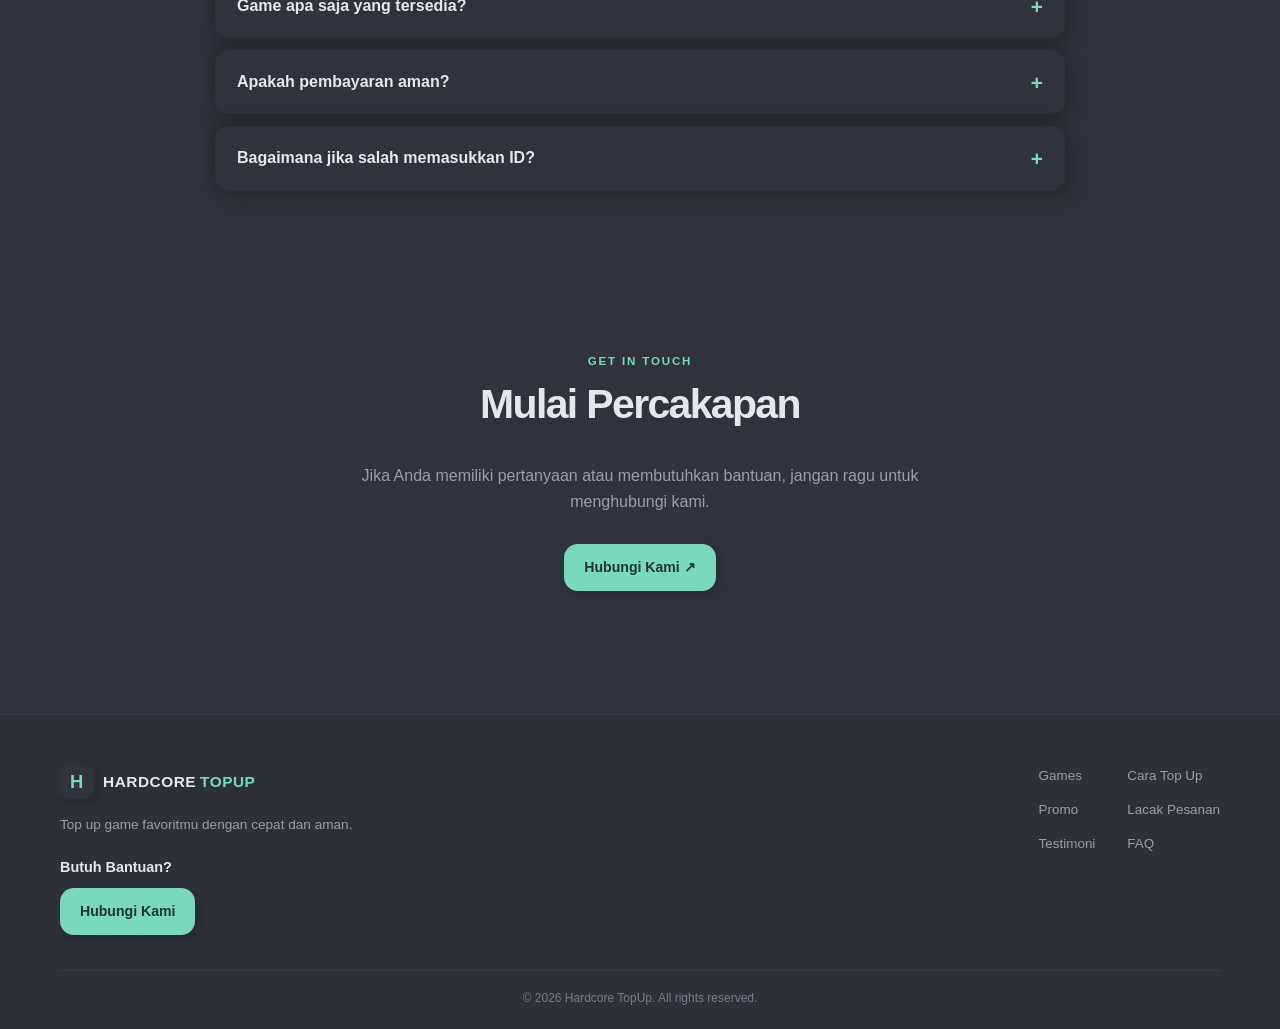
==== commit d1343346: "Add files via upload" ====
--- a/index.html
+++ b/index.html
@@ -64,53 +64,51 @@
         </div>
 
         <div class="game-grid">
-          <div class="game-grid">
-            <button class="game-card active" data-game="Mobile Legends" data-currency="Diamond">
-              <div class="game-icon ml"><img src="ML.png" alt="Mobile Legends"></div>
-              <div><h3>Mobile Legends</h3><span>Diamond</span></div>
-              <b>→</b>
-            </button>
-            <button class="game-card" data-game="Free Fire" data-currency="Diamond">
-              <div class="game-icon ff"><img src="FF.webp" alt="Free Fire"></div>
-              <div><h3>Free Fire</h3><span>Diamond</span></div>
-              <b>→</b>
-            </button>
-            <button class="game-card" data-game="Roblox" data-currency="Robux">
-              <div class="game-icon rb"><img src="ROBLOX.png" alt="Roblox"></div>
-              <div><h3>Roblox</h3><span>Robux</span></div>
-              <b>→</b>
-            </button>
-            <button class="game-card" data-game="Valorant" data-currency="VP">
-              <div class="game-icon val"><img src="VALORANT.jfif" alt="Valorant"></div>
-              <div><h3>Valorant</h3><span>Valorant Points</span></div>
-              <b>→</b>
-            </button>
-            <button class="game-card" data-game="PUBG Mobile" data-currency="UC">
-              <div class="game-icon pubg"><img src="PUBGM.webp" alt="PUBG Mobile"></div>
-              <div><h3>PUBG Mobile</h3><span>UC</span></div>
-              <b>→</b>
-            </button>
-            <button class="game-card" data-game="Magic Chess: GO GO" data-currency="Diamond">
-              <div class="game-icon mc"><img src="mcgg.png" alt="Magic Chess: GO GO"></div>
-              <div><h3>Magic Chess: GO GO</h3><span>Diamond</span></div>
-              <b>→</b>
-            </button>
-            <button class="game-card" data-game="Honor Of kings" data-currency="Token">
-              <div class="game-icon hok"><img src="hok.png" alt="Honor Of Kings"></div>
-              <div><h3>Honor Of Kings</h3><span>Token</span></div>
-              <b>→</b>
-            </button>
-            <button class="game-card" data-game="Call Of Duty: Mobile" data-currency="CP">
-              <div class="game-icon codm"><img src="codm.jpg" alt="Call Of Duty: Mobile"></div>
-              <div><h3>CODM</h3><span>CP</span></div>
-              <b>→</b>
-            </button>
-            <button class="game-card" data-game="Delta Force Garena" data-currency="Delta Coin">
-              <div class="game-icon dfg"><img src="df.png" alt="Delta Force Garena"></div>
-              <div><h3>Delta Force Garena</h3><span>Coin</span></div>
-              <b>→</b>
-            </button>
-          </div>
+          <button class="game-card active" data-game="Mobile Legends" data-currency="Diamond">
+            <div class="game-icon ml"><img src="ML.png" alt="Mobile Legends"></div>
+            <div><h3>Mobile Legends</h3><span>Diamond</span></div>
+            <b>→</b>
+          </button>
+          <button class="game-card" data-game="Free Fire" data-currency="Diamond">
+            <div class="game-icon ff"><img src="FF.webp" alt="Free Fire"></div>
+            <div><h3>Free Fire</h3><span>Diamond</span></div>
+            <b>→</b>
+          </button>
+          <button class="game-card" data-game="Roblox" data-currency="Robux">
+            <div class="game-icon rb"><img src="ROBLOX.png" alt="Roblox"></div>
+            <div><h3>Roblox</h3><span>Robux</span></div>
+            <b>→</b>
+          </button>
+          <button class="game-card" data-game="Valorant" data-currency="VP">
+            <div class="game-icon val"><img src="VALORANT.jfif" alt="Valorant"></div>
+            <div><h3>Valorant</h3><span>Valorant Points</span></div>
+            <b>→</b>
+          </button>
+          <button class="game-card" data-game="PUBG Mobile" data-currency="UC">
+            <div class="game-icon pubg"><img src="PUBGM.webp" alt="PUBG Mobile"></div>
+            <div><h3>PUBG Mobile</h3><span>UC</span></div>
+            <b>→</b>
+          </button>
+          <button class="game-card" data-game="Magic Chess: GO GO" data-currency="Diamond">
+            <div class="game-icon mc"><img src="mcgg.png" alt="Magic Chess: GO GO"></div>
+            <div><h3>Magic Chess: GO GO</h3><span>Diamond</span></div>
+            <b>→</b>
+          </button>
+          <button class="game-card" data-game="Honor Of kings" data-currency="Token">
+            <div class="game-icon hok"><img src="hok.png" alt="Honor Of Kings"></div>
+            <div><h3>Honor Of Kings</h3><span>Token</span></div>
+            <b>→</b>
+          </button>
+          <button class="game-card" data-game="Call Of Duty: Mobile" data-currency="CP">
+            <div class="game-icon codm"><img src="codm.jpg" alt="Call Of Duty: Mobile"></div>
+            <div><h3>CODM</h3><span>CP</span></div>
+            <b>→</b>
+          </button>
+          <button class="game-card" data-game="Delta Force Garena" data-currency="Delta Coin">
+            <div class="game-icon dfg"><img src="df.png" alt="Delta Force Garena"></div>
+            <div><h3>Delta Force Garena</h3><span>Coin</span></div>
+            <b>→</b>
+          </button>
         </div>
       </section>
 
@@ -162,19 +160,6 @@
       </form>
 
       </div> 
-      </section>
-
-      <section class="how section" id="how">
-        <div class="center-heading">
-          <span class="eyebrow">MUDAH & CEPAT</span>
-          <h2>Top Up Dalam 3 Langkah</h2>
-        </div>
-
-        <div class="steps-grid">
-          <article class="step-card"><span>01</span><div class="step-icon">🎮</div><h3>Pilih Game</h3><p>Pilih game favoritmu dan masukkan ID pemain dengan benar.</p></article>
-          <article class="step-card"><span>02</span><div class="step-icon">💎</div><h3>Pilih Nominal</h3><p>Tentukan jumlah diamond, Robux, atau currency yang kamu butuhkan.</p></article>
-          <article class="step-card"><span>03</span><div class="step-icon">⚡</div><h3>Bayar & Selesai</h3><p>Pilih metode pembayaran dan tunggu proses top up selesai.</p></article>
-        </div>
       </section>
 
       <section class="promo section" id="promo">
--- a/style.css
+++ b/style.css
@@ -1,1098 +1,448 @@
-* {
-    margin: 0;
-    padding: 0;
-    box-sizing: border-box;
-}
-
-:root {
-  --bg: #07090d;
-  --surface: #0e121b;
-  --surface-2: #121722;
-  --border: rgba(255,255,255,.04);
-  --text: #f5f7fa;
-  --muted: #8c95a6;
-  --red: #ff3030;
-  --red-dark: #c91515;
-  --green: #52e08a;
-
-  --neu-shadow-out: 6px 6px 14px rgba(3, 4, 6, 0.8), -6px -6px 14px rgba(15, 20, 30, 0.5);
-  --neu-shadow-sm: 3px 3px 8px rgba(3, 4, 6, 0.7), -3px -3px 8px rgba(15, 20, 30, 0.4);
-  --neu-shadow-in: inset 3px 3px 6px rgba(3, 4, 6, 0.8), inset -3px -3px 6px rgba(15, 20, 30, 0.5);
-  --neu-shadow-in-deep: inset 4px 4px 8px rgba(2, 3, 5, 0.9), inset -4px -4px 8px rgba(16, 22, 34, 0.6);
-}
-
-html { scroll-behavior: smooth; }
-
-body {
-  font-family: "Inter", sans-serif;
-  background:
-    radial-gradient(circle at 75% 8%, rgba(255,48,48,.08), transparent 30%),
-    var(--bg);
-  color: var(--text);
-  line-height: 1.6;
-}
-
-#backToTopBtn {
-  position: fixed;
-  bottom: 30px;
-  right: 30px;
-  width: 48px;
-  height: 48px;
-  background: var(--surface);
-  color: var(--red);
-  border: 1px solid var(--border);
-  border-radius: 50%;
-  font-size: 20px;
-  font-weight: bold;
-  cursor: pointer;
-  display: flex;
-  align-items: center;
-  justify-content: center;
-  opacity: 0;
-  visibility: hidden;
-  transform: translateY(20px);
-  transition: all 0.3s cubic-bezier(0.16, 1, 0.3, 1);
-  z-index: 999;
-}
-
-#backToTopBtn.show {
-  opacity: 1;
-  visibility: visible;
-  transform: translateY(0);
-}
-
-#backToTopBtn:hover {
-  color: #ff4747;
-  transform: translateY(-4px) scale(1.05);
-}
-
-#backToTopBtn:active {
-  box-shadow: var(--neu-shadow-in);
-  transform: translateY(0) scale(0.95);
-}
-
-.floating-cs {
-  position: fixed;
-  right: 0;
-  top: 50%;
-  transform: translateY(-50%);
-  background: var(--surface);
-  color: var(--red);
-  padding: 10px 14px;
-  border-radius: 30px 0 0 30px; 
-  font-size: 11px;
-  font-weight: 700;
-  text-decoration: none;
-  display: flex;
-  align-items: center;
-  gap: 6px;
-  border: 1px solid var(--border);
-  border-right: none;
-  transition: all 0.3s cubic-bezier(0.16, 1, 0.3, 1);
-  z-index: 998;
-}
-
-.floating-cs:hover {
-  box-shadow:inset 4px 4px 8px rgba(3, 4, 6, 0.8), inset -4px -4px 8px rgba(15, 20, 30, 0.5);
-  padding-right: 20px; 
-  transform: translateY(-50%) scale(1.03);
-}
-
-.floating-cs:active {
-  box-shadow:inset 3px 3px 6px rgba(3, 4, 6, 0.8), inset -3px -3px 6px rgba(15, 20, 30, 0.5);
-  transform: translateY(-50%) scale(0.97);
-}
-
-@media (max-width: 550px) {
-  .floating-cs {
-    padding: 8px 10px;
-    font-size: 10px;
-  }
-}
-
-a { color: inherit; text-decoration: none; }
-button, input, select { font: inherit; }
-
-.navbar {
-  height: 76px;
-  padding: 0 6%;
-  display: flex;
-  align-items: center;
-  justify-content: space-between;
-  border-bottom: 1px solid var(--border);
-  background: rgba(7,9,13,.85);
-  backdrop-filter: blur(14px);
-  position: sticky;
-  top: 0;
-  z-index: 100;
-}
-
-.logo { font-weight: 800; letter-spacing: -.8px; font-size: 17px; }
-.logo span:first-child {
-  display: inline-grid;
-  place-items: center;
-  width: 31px;
-  height: 31px;
-  margin-right: 7px;
-  border-radius: 9px;
-  background: var(--surface);
-  color: var(--red);
-  border: 1px solid var(--border);
-}
-.accent { color: var(--red); }
-
-nav { display: flex; gap: 31px; }
-nav a { color: #a9afbb; font-size: 14px; transition: .2s; }
-nav a:hover { color: white; }
-
-.nav-button, .primary-btn, .applyPromo {
-  background: var(--surface);
-  color: var(--text);
-  border: 1px solid var(--border);
-  border-radius: 12px;
-  padding: 12px 20px;
-  font-weight: 700;
-  font-size: 14px;
-  transition: all 0.25s ease;
-  cursor: pointer;
-}
-.nav-button:hover, .primary-btn:hover { 
-  box-shadow:inset 4px 4px 8px rgba(3, 4, 6, 0.8), inset -4px -4px 8px rgba(15, 20, 30, 0.5);
-  color: var(--red);
-  transform: translateY(-2px); 
-}
-.nav-button:active, .primary-btn:active {
-  box-shadow: inset 3px 3px 6px rgba(3, 4, 6, 0.8), inset -3px -3px 6px rgba(15, 20, 30, 0.5);
-  transform: translateY(0);
-}
-
-.menu-toggle { display: none; background: none; color: white; border: 0; font-size: 24px; }
-
-.hero {
-  min-height: 620px;
-  padding: 90px 8% 80px;
-  display: grid;
-  grid-template-columns: 1.1fr .9fr;
-  align-items: center;
-  gap: 40px;
-  overflow: hidden;
-}
-
-.badge, .eyebrow {
-  display: inline-block;
-  color: #ff6262;
-  font-size: 11px;
-  font-weight: 800;
-  letter-spacing: 1.7px;
-  margin-bottom: 16px;
-}
-
-.hero h1 {
-  font-size: clamp(48px, 7vw, 86px);
-  line-height: .94;
-  letter-spacing: -4px;
-  margin-bottom: 25px;
-}
-.hero h1 span { color: var(--red); }
-.hero-content > p { max-width: 560px; color: var(--muted); font-size: 16px; }
-
-.hero-actions { display: flex; gap: 16px; margin-top: 30px; }
-
-.trust-row {
-  display: flex;
-  gap: 38px;
-  margin-top: 52px;
-}
-.trust-row div { display: flex; flex-direction: column; }
-.trust-row strong { font-size: 22px; }
-.trust-row small { color: var(--muted); font-size: 11px; }
-
-.hero-visual {
-  height: 450px;
-  position: relative;
-  display: grid;
-  place-items: center;
-}
-.glow {
-  width: 330px;
-  height: 330px;
-  border-radius: 50%;
-  filter: blur(95px);
-  opacity: .2;
-  position: absolute;
-  animation: pulseGlow 4s ease-in-out infinite;
-}
-
-@keyframes pulseGlow {
-  0%, 100% { transform: scale(1); opacity: .2; }
-  50% { transform: scale(1.15); opacity: .3; }
-}
-
-.controller {
-  width: 290px;
-  height: 190px;
-  border-radius: 35px;
-  display: grid;
-  place-items: center;
-  font-size: 105px;
-  background: var(--surface);
-  border: 1px solid var(--border);
-  transform: rotate(-8deg);
-  z-index: 2;
-  animation: floatController 4s ease-in-out infinite;
-}
-
-@keyframes floatController {
-  0%, 100% { transform: translateY(0) rotate(-8deg); }
-  50% { transform: translateY(-15px) rotate(-5deg); }
-}
-
-.floating-card {
-  position: absolute;
-  background: var(--surface);
-  border: 1px solid var(--border);
-  padding: 14px 18px;
-  border-radius: 14px;
-  min-width: 135px;
-  z-index: 3;
-}
-.floating-card b { display: block; font-size: 12px; }
-.floating-card small { color: var(--muted); font-size: 9px; }
-
-.card-one {
-  top: 65px;
-  right: 10px;
-  animation: floatCardOne 5s ease-in-out infinite;
-}
-.card-two {
-  left: 10px;
-  top: 150px;
-  animation: floatCardTwo 6s ease-in-out infinite;
-}
-.card-three {
-  bottom: 60px;
-  right: 30px;
-  animation: floatCardThree 5.5s ease-in-out infinite;
-}
-
-@keyframes floatCardOne {
-  0%, 100% { transform: translate(0, 0); }
-  50% { transform: translate(-8px, -10px); }
-}
-
-@keyframes floatCardTwo {
-  0%, 100% { transform: translate(0, 0); }
-  50% { transform: translate(10px, 12px); }
-}
-
-@keyframes floatCardThree {
-  0%, 100% { transform: translate(0, 0); }
-  50% { transform: translate(-10px, 8px); }
-}
-
-.section { padding: 90px 8%; }
-.section-heading { display: flex; justify-content: space-between; align-items: end; margin-bottom: 35px; }
-.section-heading h2, .center-heading h2 { font-size: 36px; letter-spacing: -1.5px; }
-.section-heading > p { color: var(--muted); max-width: 360px; font-size: 14px; }
-
-.game-grid {
-  display: flex;
-  flex-wrap: wrap;
-  justify-content: center; 
-  gap: 18px; 
-  max-width: 1200px; 
-  margin: 0 auto; 
-}
-
-.game-card {
-  background: var(--surface);
-  border: 1px solid var(--border);
-  border-radius: 16px;
-  padding: 18px;
-  display: flex;
-  align-items: center;
-  gap: 14px;
-  color: white;
-  text-align: left;
-  cursor: pointer;
-  transition: all 0.25s ease;
-  flex: 1 1 260px; 
-  max-width: 280px; 
-}
-
-.game-card img { 
-  width: 55px; 
-  height: 55px; 
-  border-radius: 12px; 
-  object-fit: cover; 
-  box-shadow:inset 3px 3px 6px rgba(3, 4, 6, 0.8), inset -3px -3px 6px rgba(15, 20, 30, 0.5);
-}
-
-.game-card:hover, .game-card.active {
-  border-color: rgba(255,48,48,.3);
-  transform: translateY(-3px);
-  box-shadow: inset 4px 4px 8px rgba(3, 4, 6, 0.8), inset -4px -4px 8px rgba(15, 20, 30, 0.5);
-}
-
-.game-card.active {
-  box-shadow:inset 4px 4px 8px rgba(3, 4, 6, 0.8), inset -4px -4px 8px rgba(15, 20, 30, 0.5);
-  background: #0b0e15;
-}
-
-.game-card > b { 
-  margin-left: auto;
-  color: var(--red); 
-}
-
-.game-card h3 { 
-  font-size: 14px; 
-  margin-bottom: 2px; 
-}
-
-.game-card span { 
-  color: var(--muted); 
-  font-size: 11px; 
-}
-
-.topup { 
-  background: #07090d; 
-}
-
-.topup-box {
-  max-width: 1000px;
-  margin: auto;
-  display: grid;
-  grid-template-columns: .8fr 1.2fr;
-  border: 1px solid var(--border);
-  background: var(--surface);
-  border-radius: 22px;
-  overflow: hidden;
-  box-shadow:inset 4px 4px 8px rgba(3, 4, 6, 0.8), inset -4px -4px 8px rgba(15, 20, 30, 0.5);
-}
-
-.topup-info {
-  padding: 45px;
-  background: var(--surface-2);
-  border-right: 1px solid var(--border);
-}
-
-.topup-info h2 { 
-  font-size: 35px;
-  line-height: 1.1;
-  margin-bottom: 12px; 
-}
-
-.topup-info h2 span {
-  color: var(--red);
-}
-
-.topup-info > p { 
-  color: var(--muted); 
-  font-size: 13px; 
-}
-
-.topup-box form { 
-  padding: 40px; 
-}
-
-label { 
-  display: block; 
-  font-size: 12px; 
-  font-weight: 700; 
-  margin: 0 0 8px; 
-}
-
-label span { 
-  color: var(--muted); 
-  font-weight: 400; 
-}
-
-input, select {
-  width: 100%;
-  background: var(--bg);
-  border: 1px solid var(--border);
-  color: white;
-  border-radius: 12px;
-  padding: 14px 16px;
-  outline: none;
-  margin-bottom: 18px;
-  box-shadow:inset 3px 3px 6px rgba(3, 4, 6, 0.8), inset -3px -3px 6px rgba(15, 20, 30, 0.5);
-  transition: all 0.2s ease;
-}
-
-input:focus, select:focus {
-   border-color: rgba(255,48,48,.4); 
-   box-shadow: inset 4px 4px 8px rgba(3, 4, 6, 0.8), inset -4px -4px 8px rgba(15, 20, 30, 0.5);
-}
-
-.checkout-summary {
-  border-top: 1px solid var(--border);
-  padding: 18px 0;
-  display: flex;
-  justify-content: space-between;
-  align-items: center;
-}
-
-.nominal-grid {
-  display: flex;
-  flex-direction: column;
-  gap: 16px;
-  max-height: 420px;
-  overflow-y: auto;
-  padding-right: 4px;
-}
-
-.nominal-section-title {
-  font-size: 13px;
-  font-weight: 800;
-  color: #ff6262;
-  letter-spacing: 1px;
-  margin-top: 4px;
-  margin-bottom: -4px;
-  text-transform: uppercase;
-}
-
-.nominal-section-grid {
-  display: grid;
-  grid-template-columns: repeat(3, 1fr);
-  gap: 10px;
-}
-
-.nominal {
-  background: var(--surface);
-  border: 1px solid var(--border);
-  color: white;
-  border-radius: 12px;
-  padding: 12px;
-  cursor: pointer;
-  text-align: left;
-  position: relative;
-  display: flex;
-  flex-direction: column;
-  justify-content: space-between;
-  min-height: 85px;
-  box-shadow: var(--neu-shadow-sm);
-  transition: all 0.2s ease;
-}
-
-.nominal:hover {
-  border-color: rgba(255, 48, 48, 0.3);
-  transform: translateY(-2px);
-}
-
-.nominal.selected {
-  border-color: rgba(82, 224, 138, 0.4); 
-  background: #0b1216;
-  box-shadow: var(--neu-shadow-in); 
-}
-
-.nominal strong {
-  display: block;
-  font-size: 12px;
-  font-weight: 600;
-  color: #e2e8f0;
-  margin-bottom: 6px;
-  line-height: 1.3;
-}
-
-.price-wrap {
-  display: flex;
-  align-items: center;
-  gap: 6px;
-}
-
-.new-price {
-  font-size: 13px;
-  font-weight: 700;
-  color: #52e08a; 
-}
-
-.old-price {
-  display: block;
-  font-size: 10px;
-  color: var(--muted);
-  text-decoration: line-through;
-  margin-top: 2px;
-}
-
-.disc-badge {
-  background: rgba(255, 48, 48, 0.12);
-  color: var(--red);
-  font-size: 9px;
-  font-weight: 700;
-  padding: 1px 5px;
-  border-radius: 6px;
-  border: 1px solid rgba(255, 48, 48, 0.2);
-}
-
-.card-icon-corner {
-  position: absolute;
-  right: 10px;
-  bottom: 8px;
-  font-size: 14px;
-  opacity: 0.35;
-}
-
-@media (max-width: 650px) {
-  .nominal-section-grid {
-    grid-template-columns: repeat(2, 1fr);
-  }
-}
-.checkout-summary span { 
-  color: var(--muted); 
-  font-size: 12px; 
-}
-
-.checkout-summary strong { 
-  font-size: 20px; 
-}
-
-.full { 
-  width: 100%; 
-}
-
-.secure-note { 
-  color: #707784; 
-  font-size: 10px; 
-  text-align: center; 
-  margin-top: 12px; 
-}
-
-.kode-promo { 
-  display: flex; 
-  gap: 10px; 
-  margin-bottom: 18px; 
-}
-
-.steps-mini { 
-  display: flex; 
-  align-items: center; 
-  margin-top: 45px; 
-}
-
-.mini-step { 
-  text-align: center;
-}
-.mini-step span {
-  width: 32px; 
-  height: 32px; 
-  border-radius: 50%;
-  display: grid; 
-  place-items: center; 
-  background: var(--surface); 
-  border: 1px solid var(--border);
-  box-shadow: var(--neu-shadow-sm);
-  font-size: 11px;
-}
-
-.mini-step.active span { 
-  background: var(--surface);
-  color: var(--red);
-  box-shadow: var(--neu-shadow-in);
-}
-.mini-step p { 
-  font-size: 9px; 
-  color: var(--muted); 
-  margin-top: 5px; 
-}
-
-.steps-mini i { 
-  height: 1px; 
-  width: 35px; 
-  background: #252b38; 
-  margin: -14px 7px 0; 
-}
-
-.center-heading { 
-  text-align: center; 
-  margin-bottom: 40px; 
-}
-
-.center-heading .eyebrow { 
-  margin-bottom: 7px;
-}
-
-.steps-grid { 
-  display: grid; 
-  grid-template-columns: repeat(3,1fr); 
-  gap: 20px; 
-}
-
-.step-card {
-  background: var(--surface); 
-  border: 1px solid var(--border);
-  border-radius: 18px; 
-  padding: 32px; 
-  position: relative; 
-  overflow: hidden;
-  transition: all 0.3s ease;
-}
-
-.step-card:hover {
-  border-color: rgba(255,48,48,.3);
-  transform: translateY(-4px);
-  box-shadow: inset 4px 4px 8px rgba(3, 4, 6, 0.8), inset -4px -4px 8px rgba(15, 20, 30, 0.5);
-}
-
-.step-card > span { 
-  position: absolute; 
-  right: 20px; 
-  top: 15px; 
-  font-size: 35px; 
-  font-weight: 900; 
-  color: rgba(255,255,255,0.03); 
-}
-
-.step-icon { 
-  font-size: 27px; 
-  margin-bottom: 22px; 
-}
-
-.step-card h3 { 
-  font-size: 17px; 
-  margin-bottom: 8px; 
-}
-
-.step-card p { 
-  color: var(--muted); 
-  font-size: 12px; 
-}
-
-.promo {
-  max-width: 1100px;
-  margin: 20px auto 90px;
-  padding: 55px 65px;
-  border: 1px solid var(--border);
-  border-radius: 22px;
-  background: var(--surface);
-  box-shadow:inset 4px 4px 8px rgba(3, 4, 6, 0.8), inset -4px -4px 8px rgba(15, 20, 30, 0.5);
-  display: flex; 
-  justify-content: space-between; 
-  align-items: center;
-}
-.promo h2 { 
-  font-size: 42px; 
-}
-
-.promo h2 span { 
-  color: var(--red); 
-}
-
-.promo p { 
-  color: var(--muted); 
-  font-size: 13px; 
-}
-
-.coupon {
-  margin-top: 20px; 
-  background: var(--bg); 
-  border: 1px dashed rgba(255,255,255,.15);
-  box-shadow: var(--neu-shadow-in);
-  color: white; 
-  padding: 12px 16px; 
-  border-radius: 10px; 
-  cursor: pointer;
-  transition: all 0.2s ease;
-}
-.coupon:hover {
-  border-color: var(--red);
-}
-
-.coupon span { 
-  color: var(--red); 
-  margin-left: 20px; 
-  font-size: 10px; 
-}
-.promo-art { 
-  font-size: 90px; 
-  font-weight: 900; 
-  font-style: italic; 
-  opacity: .9;
-}
-
-.promo-art span { 
-  color: var(--red); 
-}
-
-.testimoni-slider-container {
-  position: relative;
-  width: min(100%, 650px); 
-  margin: 0 auto;
-  display: flex;
-  align-items: center;
-  gap: 16px;
-}
-
-.testimoni-viewport {
-  width: 100%;
-  overflow: hidden;
-  border-radius: 20px;
-  padding: 10px 0; 
-}
-
-.testimoni-slider {
-  width: 100%;
-  display: flex;
-  flex-wrap: nowrap;
-  transition: transform .45s cubic-bezier(.22, .61, .36, 1);
-  will-change: transform;
-}
-
-.testimoni-card {
-  flex: 0 0 100%;
-  width: 100%;
-  min-width: 100%;
-  padding: 0 4px; 
-}
-
-.testimoni-content {
-  background: var(--surface);
-  border: 1px solid var(--border);
-  border-radius: 18px;
-  padding: 32px;
-  display: flex;
-  flex-direction: column;
-  justify-content: space-between;
-  text-align: center; 
-  box-shadow:inset 4px 4px 8px rgba(3, 4, 6, 0.8), inset -4px -4px 8px rgba(15, 20, 30, 0.5);
-  transition: all .25s ease;
-}
-
-.testimoni-content:hover {
-  border-color: rgba(255, 48, 48, 0.3);
-}
-
-.testimoni-content .stars {
-  color: #ffb800;
-  font-size: 16px;
-  letter-spacing: 3px;
-  margin-bottom: 14px;
-}
-
-.testimoni-content p {
-  color: var(--text);
-  font-size: 15px;
-  line-height: 1.7;
-  margin-bottom: 22px;
-}
-
-.testimoni-content .user-info strong {
-  display: block;
-  font-size: 15px;
-  color: #fff;
-}
-
-.testimoni-content .user-info small {
-  color: var(--muted);
-  font-size: 12px;
-}
-
-.slider-btn {
-  flex: 0 0 44px;
-  width: 44px;
-  height: 44px;
-  border-radius: 50%;
-  border: 1px solid var(--border);
-  background: var(--surface);
-  color: #fff;
-  font-size: 24px;
-  display: flex;
-  align-items: center;
-  justify-content: center;
-  cursor: pointer;
-  z-index: 5;
-  transition: all .2s;
-}
-
-.slider-btn:hover:not(:disabled) {
-  color: var(--red);
-  box-shadow:inset 4px 4px 8px rgba(3, 4, 6, 0.8), inset -4px -4px 8px rgba(15, 20, 30, 0.5);
-  transform: scale(1.05);
-}
-
-.slider-btn:active:not(:disabled) {
-  box-shadow: var(--neu-shadow-in);
-}
-
-.slider-btn:disabled {
-  opacity: .2;
-  cursor: not-allowed;
-}
-
-.slidercontrol {
-  display: flex;
-  justify-content: center;
-  gap: 8px;
-  margin-top: 24px;
-}
-
-.slidercontrol .dot {
-  width: 8px;
-  height: 8px;
-  border-radius: 50%;
-  background: var(--surface);
-  border: 1px solid var(--border);
-  box-shadow: inset 3px 3px 6px rgba(3, 4, 6, 0.8), inset -3px -3px 6px rgba(15, 20, 30, 0.5);
-  cursor: pointer;
-  transition: .25s;
-}
-
-.slidercontrol .dot.active {
-  width: 24px;
-  border-radius: 10px;
-  background: var(--red);
-  box-shadow: none;
-}
-
-.reveal {
-  opacity: 0;
-  transform: translateY(30px);
-  transition: opacity 0.8s cubic-bezier(0.16, 1, 0.3, 1), transform 0.8s cubic-bezier(0.16, 1, 0.3, 1);
-  will-change: opacity, transform;
-}
-
-.reveal.active {
-  opacity: 1;
-  transform: translateY(0);
-}
-
-.faq-list { 
-  max-width: 800px; 
-  margin: auto; 
-}
-details { 
-  background: var(--surface);
-  border: 1px solid var(--border);
-  border-radius: 12px;
-  margin-bottom: 12px;
-  padding: 18px 22px; 
-  transition: all 0.25s ease;
-}
-details[open] {
-  box-shadow: var(--neu-shadow-in);
-  border-color: rgba(255,48,48,.2);
-}
-
-summary { 
-  cursor: pointer; 
-  font-weight: 600; 
-  font-size: 14px; 
-}
-details p { 
-  color: var(--muted); 
-  font-size: 12px; 
-  margin-top: 13px; 
-  max-width: 700px; 
-}
-
-footer { 
-  border-top: 1px solid var(--border); 
-  padding: 55px 8% 25px; 
-  background: #05070a;
-}
-
-.footer-main { 
-  display: flex; 
-  justify-content: space-between; 
-}
-footer h4 { 
-  margin: 14px 0 10px; 
-  font-size: 14px; 
-}
-
-.button-link { 
-  display: inline-block; 
-  background: var(--surface); 
-  color: var(--text); 
-  border: 1px solid var(--border);
-  padding: 12px 20px; 
-  margin: 2px 0 0; 
-  border-radius: 12px; 
-  font-weight: 700; 
-  font-size: 14px; 
-  transition: all .2s; 
-}
-.button-link:hover { 
-  color: var(--red);
-  box-shadow:inset 4px 4px 8px rgba(3, 4, 6, 0.8), inset -4px -4px 8px rgba(15, 20, 30, 0.5);
-  transform: translateY(-2px); 
-}
-
-footer p { 
-  color: var(--muted); 
-  font-size: 12px; 
-  margin-top: 10px; 
-}
-
-.footer-links { 
-  display: flex; 
-  gap: 25px; 
-  font-size: 12px; 
-  color: var(--muted); 
-}
-
-.footer-links a:hover { 
-  color: white; 
-}
-
-.footer-bottom { 
-  border-top: 1px solid var(--border); 
-  margin-top: 40px; 
-  padding-top: 18px; 
-  color: #5f6570; 
-  font-size: 10px; 
-}
-
-.toast {
-  position: fixed; 
-  bottom: 25px; 
-  left: 50%; 
-  transform: translate(-50%, 100px);
-  background: var(--surface); 
-  border: 1px solid var(--border); 
-  box-shadow: var(--neu-shadow-out);
-  color: white;
-  padding: 12px 20px; 
-  border-radius: 12px; 
-  font-size: 12px; 
-  z-index: 200;
-  opacity: 0; 
-  transition: .3s;
-}
-.toast.show { 
-  opacity: 1; 
-  transform: translate(-50%, 0); 
-}
-
-.contact-info {
-  width: 750px;
-  margin: 0 auto;
-  padding: 20px;
-  background: var(--surface);
-  border: 1px solid var(--border);
-  border-radius: 20px;
-  display: flex;
-  flex-direction: column;   
-  align-items: center;      
-  text-align: center;       
-  gap: 20px;                
-}
-
-.contact-info p {
-  margin: 0;
-  color: var(--muted);
-}
-
-.primary-btn {
-  display: inline-block;    
-  width: max-content;
-  background: var(--surface); 
-  border: 1px solid var(--border);        
-}
-
-.lacak-pesanan section { 
-  max-width: 600px; 
-  margin: auto; 
-  text-align: center; 
-}
-
-.lacak-pesanan button { 
-  display: inline-block;
-  width: auto;
-  background: var(--surface); 
-  border: 1px solid var(--border); 
-  color: white; 
-  padding: 12px 20px; 
-  border-radius: 12px; 
-  font-weight: 700; 
-  font-size: 14px; 
-  transition: .2s; 
-}
-
-@media (max-width:786px) {
-  .hero { grid-template-columns: 1fr; padding-top: 65px; }
-  .hero-visual { height: 300px; }
-  .game-grid { grid-template-columns: repeat(2,1fr); }
-  .topup-box { grid-template-columns: 1fr; }
-  .steps-grid { grid-template-columns: 1fr; }
-  .contact-info { width: 100%; }
-}
-
-@media (max-width: 850px) {
-  .navbar { padding: 0 5%; }
-  .navbar nav, .nav-button { display: none; }
-  .menu-toggle { display: block; }
-  nav.open {
-    display: flex; position: absolute; top: 76px; left: 0; right: 0;
-    background: #0b0e13; padding: 20px 6%; flex-direction: column; gap: 18px;
-    border-bottom: 1px solid var(--border);
-  }
-}
-
-@media (max-width: 550px) {
-  .section { padding: 65px 5%; }
-  .hero { 
-    padding: 55px 5%; 
-    background: 
-      radial-gradient(circle at 50% 10%, rgba(255,48,48,.06), transparent 40%),
-      var(--bg);
-  }
-  
-  .hero h1 { font-size: 44px; letter-spacing: -2px; }
-  .hero-actions { flex-direction: column; }
-  .trust-row { gap: 20px; }
-  .game-grid { grid-template-columns: 1fr; }
-  .section-heading { display: block; }
-  .section-heading > p { margin-top: 12px; }
-  .topup-info, .topup-box form { padding: 28px 22px; }
-  .nominal-grid { grid-template-columns: repeat(2,1fr); }
-  .promo { margin: 10px 5% 65px; padding: 35px 25px; }
-  .promo-art { font-size: 55px; }
-  .promo h2 { font-size: 28px; }
-  .footer-main { flex-direction: column; gap: 25px; }
-  .footer-links { flex-wrap: wrap; }
-  .slider-btn { width: 35px; height: 35px; font-size: 18px; }
-
-  .hero-visual {
-    height: 260px; 
-    margin-top: 10px;
-  }
-
-  .glow {
-    width: 200px;
-    height: 200px;
-    filter: blur(60px); 
-    opacity: 0.15;
-  }
-
-  .controller {
-    width: 190px;
-    height: 125px;
-    font-size: 65px; 
-    border-radius: 25px;
-    animation: floatControllerMobile 4s ease-in-out infinite;
-  }
-
-  .floating-card {
-    padding: 8px 10px;
-    min-width: 95px;
-    font-size: 11px;
-  }
-  
-  .floating-card b {
-    font-size: 10px;
-  }
-
-  .floating-card small {
-    font-size: 8px;
-  }
-
-  .card-one { top: 20px; right: 5px; }
-  .card-two { left: 5px; top: 90px; }
-  .card-three { bottom: 10px; right: 15px; }
-}
-
-@keyframes floatControllerMobile {
-  0%, 100% { transform: translateY(0) rotate(-6deg); }
-  50% { transform: translateY(-8px) rotate(-4deg); }
-}+:root {
+  color-scheme: dark;
+  --bg: #30333d;
+  --surface: #30333d;
+  --surface-raised: #343742;
+  --surface-deep: #2b2e37;
+  --text: #e4e7ec;
+  --muted: #9a9eab;
+  --subtle: #777c8b;
+  --accent: #78d9bc;
+  --accent-dark: #5dbb9f;
+  --line: rgba(15, 17, 23, .2);
+  --shadow-out: 7px 7px 16px rgba(20, 22, 29, .28), -6px -6px 14px rgba(17, 18, 24, 0.18);
+  --shadow-in: inset 4px 4px 9px rgba(20, 22, 29, .25), inset -4px -4px 9px rgba(68, 72, 85, .14);
+  --shadow-small: 4px 4px 10px rgba(20, 22, 29, .23), -3px -3px 8px rgba(68, 72, 85, .13);
+  --radius: 20px;
+  --radius-sm: 13px;
+  --content: 1160px;
+}
+
+* { box-sizing: border-box; }
+html { scroll-behavior: smooth; scroll-padding-top: 100px; }
+body {
+  margin: 0;
+  background: var(--bg);
+  color: var(--text);
+  font-family: 'DM Sans', sans-serif;
+  line-height: 1.65;
+  -webkit-font-smoothing: antialiased;
+}
+body, button, input, select { font-family: 'DM Sans', sans-serif; }
+button, input, select { font-size: inherit; }
+button, a, input, select, summary { -webkit-tap-highlight-color: transparent; }
+a { color: inherit; text-decoration: none; }
+button { color: inherit; }
+img { display: block; max-width: 100%; }
+::selection { color: #20252a; background: var(--accent); }
+
+.navbar {
+  width: min(calc(100% - 48px), var(--content));
+  min-height: 78px;
+  margin: 18px auto 0;
+  padding: 12px 18px 12px 24px;
+  display: flex;
+  align-items: center;
+  justify-content: space-between;
+  gap: 24px;
+  position: sticky;
+  top: 12px;
+  z-index: 50;
+  border: 1px solid rgba(255,255,255,.025);
+  border-radius: 22px;
+  background: var(--surface);
+  box-shadow: var(--shadow-out);
+}
+.logo {
+  flex-shrink: 0;
+  display: inline-flex;
+  align-items: center;
+  gap: 4px;
+  font: 700 .96rem 'Space Grotesk', sans-serif;
+  letter-spacing: .035em;
+}
+.logo > span:first-child {
+  width: 34px;
+  height: 34px;
+  display: inline-grid;
+  place-items: center;
+  margin-right: 5px;
+  border-radius: 11px;
+  color: var(--accent);
+  background: var(--surface);
+  box-shadow: var(--shadow-small);
+  font-size: 1.15rem;
+}
+.logo .accent { color: var(--accent); }
+.navbar nav { display: flex; align-items: center; gap: clamp(12px, 2vw, 27px); }
+.navbar nav a, .footer-links a {
+  color: var(--muted);
+  font-size: .84rem;
+  transition: color .2s ease;
+}
+.navbar nav a:hover, .footer-links a:hover { color: var(--accent); }
+.nav-button, .primary-btn, .button-link {
+  display: inline-flex;
+  align-items: center;
+  justify-content: center;
+  gap: 10px;
+  min-height: 46px;
+  padding: 12px 20px;
+  border: 0;
+  border-radius: 14px;
+  color: #23342f;
+  background: var(--accent);
+  box-shadow: 4px 4px 9px rgba(20,22,29,.2), -3px -3px 8px rgba(68,72,85,.12);
+  font-weight: 700;
+  font-size: .88rem;
+  cursor: pointer;
+  transition: transform .2s ease, background .2s ease, box-shadow .2s ease;
+}
+.nav-button:hover, .primary-btn:hover, .button-link:hover { box-shadow: var(--shadow-in); transform: translateY(-2px); }
+.nav-button:active, .primary-btn:active, .button-link:active { box-shadow: var(--shadow-in); transform: translateY(0); }
+.menu-toggle { display: none; border: 0; background: transparent; cursor: pointer; font-size: 1.5rem; }
+
+main { overflow: clip; }
+.hero {
+  width: min(calc(100% - 48px), var(--content));
+  min-height: 570px;
+  margin: 34px auto 54px;
+  display: grid;
+  grid-template-columns: 1.02fr .98fr;
+  align-items: center;
+  gap: 44px;
+}
+.hero-content { padding: 30px 0; }
+.hero h1, h2, h3, h4, p { margin-top: 0; }
+.hero h1 {
+  margin-bottom: 22px;
+  font: 700 clamp(3rem, 6.4vw, 5.35rem)/.99 'Space Grotesk', sans-serif;
+  letter-spacing: -.065em;
+}
+.hero h1 span { color: var(--accent); }
+.hero-content > p { max-width: 510px; margin-bottom: 28px; color: var(--muted); font-size: 1.02rem; }
+.hero-actions { display: flex; flex-wrap: wrap; gap: 14px; }
+.hero-actions .primary-btn + .primary-btn { color: var(--text); background: var(--surface); box-shadow: var(--shadow-out); }
+.hero-actions .primary-btn + .primary-btn:hover { color: var(--accent); }
+.trust-row { display: flex; gap: clamp(22px, 4vw, 48px); margin-top: 45px; }
+.trust-row > div { display: grid; gap: 2px; }
+.trust-row strong { color: var(--text); font: 700 1.45rem 'Space Grotesk', sans-serif; }
+.trust-row small { color: var(--muted); font-size: .78rem; }
+
+.hero-visual {
+  min-height: 440px;
+  position: relative;
+  display: grid;
+  place-items: center;
+  isolation: isolate;
+  border-radius: 36px;
+  background: var(--surface);
+  box-shadow: var(--shadow-in);
+  overflow: hidden;
+}
+.hero-visual::before, .hero-visual::after {
+  content: '';
+  position: absolute;
+  z-index: -1;
+  border: 1px solid rgba(120,217,188,.13);
+  border-radius: 50%;
+  pointer-events: none;
+}
+.hero-visual::before { width: 310px; height: 310px; animation: orbit-breathe 7s ease-in-out infinite; }
+.hero-visual::after { width: 390px; height: 390px; border-color: rgba(255,255,255,.045); animation: orbit-breathe 9s ease-in-out infinite reverse; }
+.glow {
+  position: absolute;
+  width: 210px;
+  height: 210px;
+  border-radius: 50%;
+  background: rgba(120,217,188,.07);
+  filter: blur(24px);
+  animation: soft-pulse 5s ease-in-out infinite;
+}
+.controller {
+  width: 190px;
+  height: 190px;
+  display: grid;
+  place-items: center;
+  position: relative;
+  z-index: 2;
+  border-radius: 48px;
+  background: var(--surface);
+  box-shadow: 14px 14px 28px rgba(20,22,29,.32), -10px -10px 24px rgba(68,72,85,.2);
+  font-size: 5.5rem;
+  animation: controller-float 5.5s ease-in-out infinite;
+}
+.floating-card {
+  position: absolute;
+  z-index: 3;
+  min-width: 145px;
+  padding: 13px 17px;
+  display: grid;
+  gap: 1px;
+  border: 1px solid rgba(255,255,255,.025);
+  border-radius: 15px;
+  background: var(--surface);
+  box-shadow: var(--shadow-out);
+  animation: card-drift 6s ease-in-out infinite;
+}
+.floating-card b { color: var(--accent); font-size: .9rem; }
+.floating-card small { color: var(--muted); font-size: .72rem; }
+.card-one { top: 14%; left: 5%; }
+.card-two { right: 4%; top: 42%; animation-delay: -2s; }
+.card-three { bottom: 12%; left: 13%; animation-delay: -4s; }
+@keyframes controller-float { 0%,100% { transform: translateY(0) rotate(-3deg); } 50% { transform: translateY(-12px) rotate(2deg); } }
+@keyframes card-drift { 0%,100% { transform: translateY(0); } 50% { transform: translateY(-7px); } }
+@keyframes orbit-breathe { 0%,100% { transform: scale(.97); opacity: .6; } 50% { transform: scale(1.035); opacity: 1; } }
+@keyframes soft-pulse { 0%,100% { transform: scale(.9); opacity: .55; } 50% { transform: scale(1.08); opacity: .9; } }
+
+.section { width: min(calc(100% - 48px), var(--content)); margin: 0 auto; padding: 78px 0; }
+.section-heading { display: flex; align-items: end; justify-content: space-between; gap: 30px; margin-bottom: 30px; }
+.section-heading > p { max-width: 340px; margin-bottom: 5px; color: var(--muted); font-size: .9rem; }
+.eyebrow { display: inline-block; margin-bottom: 10px; color: var(--accent); font-size: .72rem; font-weight: 700; letter-spacing: .16em; text-transform: uppercase; }
+h2 { margin-bottom: 12px; font: 700 clamp(1.8rem, 3.2vw, 2.65rem)/1.15 'Space Grotesk', sans-serif; letter-spacing: -.04em; }
+h3 { font: 600 1rem 'Space Grotesk', sans-serif; }
+.center-heading { max-width: 700px; margin: 0 auto 35px; text-align: center; }
+.center-heading > p { color: var(--muted); }
+
+.game-grid { display: grid; grid-template-columns: repeat(3, minmax(0, 1fr)); gap: 16px; }
+.game-card {
+  min-width: 0;
+  padding: 16px;
+  display: flex;
+  align-items: center;
+  gap: 13px;
+  text-align: left;
+  border: 1px solid transparent;
+  border-radius: 18px;
+  background: var(--surface);
+  box-shadow: var(--shadow-out);
+  cursor: pointer;
+  transition: transform .2s ease, border-color .2s ease, box-shadow .2s ease;
+}
+.game-card:hover { transform: translateY(-3px); }
+.game-card.active { border-color: rgba(120,217,188,.55); box-shadow: var(--shadow-in); }
+.game-icon { width: 48px; height: 48px; flex: 0 0 48px; display: grid; place-items: center; overflow: hidden; border-radius: 14px; background: var(--surface-deep); box-shadow: var(--shadow-small); }
+.game-icon img { width: 100%; height: 100%; object-fit: cover; }
+.game-card h3 { margin: 0 0 3px; font-size: .9rem; }
+.game-card span { color: var(--muted); font-size: .76rem; }
+.game-card > b { margin-left: auto; color: var(--subtle); font-size: 1.2rem; }
+.game-card.active > b { color: var(--accent); }
+
+.topup-box { display: grid; grid-template-columns: .72fr 1.28fr; gap: 42px; padding: clamp(22px, 4vw, 44px); border-radius: 28px; background: var(--surface); box-shadow: var(--shadow-out); }
+.topup-info > p { max-width: 330px; color: var(--muted); font-size: .9rem; }
+.steps-mini { display: flex; align-items: center; gap: 10px; margin-top: 35px; }
+.steps-mini > i { width: 28px; height: 1px; background: rgba(154,158,171,.25); }
+.mini-step { display: grid; justify-items: center; gap: 6px; }
+.mini-step span { width: 34px; height: 34px; display: grid; place-items: center; border-radius: 50%; color: var(--muted); background: var(--surface); box-shadow: var(--shadow-in); font-size: .8rem; }
+.mini-step.active span { color: #23342f; background: var(--accent); box-shadow: none; }
+.mini-step p { margin: 0; color: var(--muted); font-size: .72rem; }
+#topupForm { min-width: 0; }
+label { display: block; margin: 15px 0 8px; color: #cdd0d8; font-size: .82rem; font-weight: 600; }
+label span { color: var(--subtle); font-weight: 400; }
+input, select, textarea {
+  width: 100%;
+  min-height: 47px;
+  padding: 12px 15px;
+  border: 1px solid rgba(255,255,255,.025);
+  border-radius: 12px;
+  outline: none;
+  color: var(--text);
+  background: var(--surface);
+  box-shadow: var(--shadow-in);
+  transition: border-color .2s ease, box-shadow .2s ease;
+}
+input::placeholder, textarea::placeholder { color: #777c8b; }
+input:focus, select:focus, textarea:focus { border-color: rgba(120,217,188,.55); box-shadow: inset 3px 3px 7px rgba(20,22,29,.2), 0 0 0 2px rgba(120,217,188,.08); }
+select { cursor: pointer; }
+.nominal-grid { display: grid; gap: 14px; margin: 12px 0 20px; }
+.nominal-section-title { color: var(--muted); font-size: .72rem; font-weight: 700; letter-spacing: .11em; }
+.nominal-section-grid { display: grid; grid-template-columns: repeat(2, minmax(0, 1fr)); gap: 10px; }
+.nominal {
+  min-width: 0;
+  position: relative;
+  padding: 14px 34px 13px 14px;
+  text-align: left;
+  border: 1px solid transparent;
+  border-radius: 13px;
+  background: var(--surface);
+  box-shadow: var(--shadow-small);
+  cursor: pointer;
+  transition: border-color .2s ease, box-shadow .2s ease, transform .2s ease;
+}
+.nominal:hover { transform: translateY(-2px); }
+.nominal.selected { border-color: rgba(120,217,188,.65); box-shadow: var(--shadow-in); }
+.nominal-info { display: grid; gap: 4px; }
+.nominal-info > strong { font-size: .82rem; font-weight: 600; }
+.price-wrap { display: flex; flex-wrap: wrap; align-items: center; gap: 7px; }
+.new-price { color: var(--accent); font-size: .84rem; font-weight: 700; }
+.disc-badge { padding: 1px 5px; border-radius: 5px; color: #9edac7; background: rgba(120,217,188,.1); font-size: .65rem; }
+.old-price { color: var(--subtle); font-size: .7rem; text-decoration: line-through; }
+.card-icon-corner { position: absolute; top: 50%; right: 11px; transform: translateY(-50%); opacity: .75; font-size: .9rem; }
+.checkout-summary { display: flex; justify-content: space-between; align-items: center; gap: 16px; margin: 22px 0 15px; padding: 16px 0; border-top: 1px solid rgba(255,255,255,.07); border-bottom: 1px solid rgba(255,255,255,.07); }
+.checkout-summary span { color: var(--muted); font-size: .86rem; }
+.checkout-summary strong { color: var(--accent); font: 700 1.25rem 'Space Grotesk', sans-serif; }
+.kode-promo { display: grid; grid-template-columns: 1fr auto; gap: 10px; margin-bottom: 15px; }
+.applyPromo { padding: 0 15px; border: 0; border-radius: 12px; color: var(--text); background: var(--surface); box-shadow: var(--shadow-out); cursor: pointer; }
+.applyPromo:hover { color: var(--accent); }
+.primary-btn.full { width: 100%; }
+
+.steps-grid { display: grid; grid-template-columns: repeat(3, minmax(0,1fr)); gap: 20px; }
+.step-card { position: relative; padding: 25px; border-radius: 20px; background: var(--surface); box-shadow: var(--shadow-out); }
+.step-card > span { position: absolute; top: 17px; right: 20px; color: var(--subtle); font: 700 1.15rem 'Space Grotesk', sans-serif; }
+.step-icon { width: 54px; height: 54px; display: grid; place-items: center; margin-bottom: 23px; border-radius: 16px; background: var(--surface); box-shadow: var(--shadow-small); font-size: 1.5rem; }
+.step-card h3 { margin-bottom: 8px; }
+.step-card p { margin-bottom: 0; color: var(--muted); font-size: .86rem; }
+
+.promo { display: flex; align-items: center; justify-content: space-between; gap: 30px; min-height: 280px; margin-top: 35px; margin-bottom: 35px; padding: clamp(25px, 5vw, 55px); border-radius: 28px; background: var(--surface); box-shadow: var(--shadow-out); }
+.promo-content { max-width: 600px; }
+.promo h2 { margin-bottom: 12px; }
+.promo h2 span { color: var(--accent); }
+.promo p { color: var(--muted); }
+.coupon { padding: 12px 15px; border: 1px dashed rgba(120,217,188,.5); border-radius: 11px; color: var(--accent); background: var(--surface); box-shadow: var(--shadow-in); font-weight: 700; letter-spacing: .06em; cursor: pointer; }
+.coupon span { margin-left: 18px; color: var(--muted); font-size: .72rem; letter-spacing: 0; }
+.promo-art { color: var(--accent); font: 700 clamp(5rem, 12vw, 9rem)/1 'Space Grotesk', sans-serif; letter-spacing: -.08em; text-shadow: 5px 5px 10px rgba(20,22,29,.2); }
+.promo-art span { font-size: .48em; }
+
+.lacak-pesanan { max-width: 700px; }
+.lacak-pesanan.section { padding-top: 75px; padding-bottom: 75px; }
+#lacakForm { max-width: 560px; margin: 0 auto; padding: 25px; border-radius: 20px; background: var(--surface); box-shadow: var(--shadow-out); }
+#lacakResult { text-align: center; }
+.primary-btn {
+  margin-top: 12px;
+}
+
+.testimoni-slider-container { display: flex; align-items: center; gap: 16px; }
+.testimoni-viewport { min-width: 0; overflow: hidden; flex: 1; }
+.testimoni-slider { display: flex; align-items: stretch; transition: transform .45s ease; }
+.testimoni-card { flex: 0 0 100%; min-width: 0; padding: 8px; }
+.testimoni-content { max-width: 760px; min-height: 225px; margin: 0 auto; padding: 30px clamp(22px, 5vw, 50px); display: flex; flex-direction: column; justify-content: center; border-radius: 22px; background: var(--surface); box-shadow: var(--shadow-out); }
+.stars { margin-bottom: 14px; color: var(--accent); letter-spacing: .14em; }
+.testimoni-content > p { color: #d0d3dc; font-size: 1.05rem; }
+.user-info { display: grid; gap: 2px; }
+.user-info strong { font-size: .88rem; }
+.user-info small { color: var(--muted); font-size: .75rem; }
+.slider-btn { width: 42px; height: 42px; flex: 0 0 42px; border: 0; border-radius: 50%; color: var(--text); background: var(--surface); box-shadow: var(--shadow-out); cursor: pointer; font-size: 1.8rem; line-height: 1; }
+.slider-btn:hover:not(:disabled) { color: var(--accent); }
+.slider-btn:disabled { opacity: .35; cursor: default; }
+.slidercontrol { display: flex; justify-content: center; gap: 9px; margin-top: 20px; }
+.dot { width: 8px; height: 8px; border-radius: 99px; background: #626675; cursor: pointer; transition: width .2s ease, background .2s ease; }
+.dot.active { width: 22px; background: var(--accent); }
+
+.faq-list { max-width: 850px; margin: 0 auto; display: grid; gap: 12px; }
+.faq-list details { padding: 19px 22px; border-radius: 15px; background: var(--surface); box-shadow: var(--shadow-out); }
+.faq-list summary { position: relative; padding-right: 25px; font-weight: 600; cursor: pointer; list-style: none; }
+.faq-list summary::-webkit-details-marker { display: none; }
+.faq-list summary::after { content: '+'; position: absolute; right: 0; top: -3px; color: var(--accent); font-size: 1.3rem; }
+.faq-list details[open] summary::after { content: '−'; }
+.faq-list details p { margin: 12px 0 0; color: var(--muted); font-size: .9rem; }
+.contact-info { max-width: 620px; margin: 0 auto; text-align: center; }
+.contact-info p { color: var(--muted); }
+
+footer { margin-top: 45px; padding: 50px max(24px, calc((100% - var(--content))/2)) 20px; border-top: 1px solid rgba(255,255,255,.055); background: #2d3039; }
+.footer-main { display: flex; justify-content: space-between; gap: 40px; padding-bottom: 35px; }
+.footer-main p { max-width: 300px; margin: 15px 0; color: var(--muted); font-size: .85rem; }
+.footer-main h4 { margin: 20px 0 8px; font-size: .9rem; }
+.footer-links { display: grid; grid-template-columns: repeat(2, auto); align-content: start; gap: 12px 32px; }
+.footer-bottom { padding-top: 18px; border-top: 1px solid rgba(255,255,255,.06); color: var(--subtle); font-size: .75rem; text-align: center; }
+
+.floating-cs { position: fixed; right: 22px; bottom: 22px; z-index: 60; padding: 12px 17px; border-radius: 14px; color: #23342f; background: var(--accent); box-shadow: 5px 5px 12px rgba(20,22,29,.28); font-size: .8rem; font-weight: 700; transition: transform .2s ease; }
+.floating-cs:hover { box-shadow: var(--shadow-in); transform: translateY(-3px); }
+#backToTopBtn { position: fixed; right: 28px; bottom: 83px; z-index: 60; width: 42px; height: 42px; border: 0; border-radius: 13px; color: var(--text); background: var(--surface); box-shadow: var(--shadow-out); font-size: 1.3rem; cursor: pointer; opacity: 0; visibility: hidden; transform: translateY(8px); transition: opacity .2s ease, transform .2s ease, visibility .2s ease; }
+#backToTopBtn.show { opacity: 1; visibility: visible; transform: translateY(0); }
+.toast { position: fixed; left: 50%; bottom: 25px; z-index: 100; max-width: calc(100% - 32px); padding: 13px 20px; border-radius: 12px; color: var(--text); background: var(--surface-raised); box-shadow: var(--shadow-out); font-size: .86rem; opacity: 0; visibility: hidden; transform: translate(-50%, 12px); transition: opacity .25s ease, transform .25s ease, visibility .25s ease; }
+.toast.show { opacity: 1; visibility: visible; transform: translate(-50%, 0); }
+.reveal { opacity: 0; transform: translateY(18px); transition: opacity .65s ease, transform .65s ease; }
+.reveal.active { opacity: 1; transform: translateY(0); }
+
+:focus-visible { outline: 2px solid var(--accent); outline-offset: 4px; }
+
+@media (max-width: 900px) {
+  .navbar { width: min(calc(100% - 32px), var(--content)); gap: 15px; }
+  .navbar nav { gap: 13px; }
+  .navbar nav a { font-size: .76rem; }
+  .nav-button { padding: 10px 13px; font-size: .78rem; }
+  .hero { width: min(calc(100% - 36px), var(--content)); gap: 25px; min-height: 500px; }
+  .hero-visual { min-height: 370px; }
+  .controller { width: 150px; height: 150px; border-radius: 38px; font-size: 4.5rem; }
+  .floating-card { min-width: 125px; padding: 11px 13px; }
+  .game-grid { grid-template-columns: repeat(2, minmax(0, 1fr)); }
+  .topup-box { grid-template-columns: 1fr; gap: 22px; }
+  .topup-info > p { max-width: 600px; }
+  .steps-mini { margin-top: 20px; }
+}
+@media (max-width: 650px) {
+  html { scroll-padding-top: 82px; }
+  .navbar { min-height: 64px; margin-top: 10px; padding: 10px 14px; border-radius: 17px; }
+  .logo { font-size: .82rem; }
+  .logo > span:first-child { width: 30px; height: 30px; }
+  .menu-toggle { display: block; margin-left: auto; }
+  .navbar nav { position: absolute; top: calc(100% + 12px); left: 0; right: 0; display: none; padding: 13px; flex-direction: column; align-items: stretch; gap: 0; border-radius: 17px; background: var(--surface); box-shadow: var(--shadow-out); }
+  .navbar nav.open { display: flex; }
+  .navbar nav a { padding: 11px 12px; border-radius: 9px; font-size: .88rem; }
+  .navbar nav a:hover { background: var(--surface-deep); }
+  .nav-button { min-height: 40px; padding: 9px 11px; font-size: .72rem; }
+  .hero { grid-template-columns: 1fr; gap: 24px; margin-top: 26px; margin-bottom: 25px; }
+  .hero-content { padding: 18px 0 0; }
+  .hero h1 { font-size: clamp(3.1rem, 13vw, 4.6rem); }
+  .hero-content > p { font-size: .94rem; }
+  .trust-row { margin-top: 30px; gap: 25px; }
+  .trust-row strong { font-size: 1.25rem; }
+  .hero-visual { min-height: 340px; border-radius: 26px; }
+  .controller { width: 135px; height: 135px; font-size: 4rem; }
+  .hero-visual::before { width: 240px; height: 240px; }
+  .hero-visual::after { width: 310px; height: 310px; }
+  .card-one { top: 8%; left: 4%; }
+  .card-two { top: 43%; right: 3%; }
+  .card-three { bottom: 7%; left: 5%; }
+  .section { width: min(calc(100% - 32px), var(--content)); padding: 52px 0; }
+  .section-heading { align-items: start; flex-direction: column; gap: 4px; margin-bottom: 22px; }
+  .section-heading > p { margin-bottom: 0; }
+  .game-grid { gap: 11px; }
+  .game-card { padding: 12px 10px; gap: 10px; border-radius: 15px; }
+  .game-icon { width: 39px; height: 39px; flex-basis: 39px; border-radius: 11px; }
+  .game-card h3 { font-size: .78rem; }
+  .game-card span { font-size: .68rem; }
+  .game-card > b { font-size: 1rem; }
+  .topup-box { padding: 20px 15px; gap: 18px; border-radius: 21px; }
+  .topup-box h2 { font-size: 1.8rem; }
+  .nominal-section-grid { grid-template-columns: 1fr; }
+  .nominal { padding: 12px 35px 12px 13px; }
+  .steps-grid { grid-template-columns: 1fr; gap: 14px; }
+  .step-card { padding: 21px; }
+  .step-icon { margin-bottom: 15px; }
+  .promo { min-height: 0; margin-top: 15px; margin-bottom: 15px; padding: 26px 20px; align-items: flex-start; }
+  .promo-art { display: none; }
+  .promo h2 { font-size: 1.8rem; }
+  #lacakForm { padding: 18px; }
+  .testimoni-slider-container { gap: 7px; }
+  .slider-btn { width: 34px; height: 34px; flex-basis: 34px; font-size: 1.5rem; }
+  .testimoni-card { padding: 5px; }
+  .testimoni-content { min-height: 250px; padding: 23px 20px; }
+  .testimoni-content > p { font-size: .92rem; }
+  .faq-list details { padding: 16px; }
+  .faq-list summary { font-size: .9rem; }
+  .footer-main { flex-direction: column; gap: 25px; }
+  .footer-links { gap: 10px 20px; }
+  footer { padding: 38px 20px 18px; }
+  .floating-cs { right: 13px; bottom: 13px; padding: 10px 13px; font-size: .74rem; }
+  #backToTopBtn { right: 16px; bottom: 65px; }
+}
+@media (max-width: 390px) {
+  .navbar { width: calc(100% - 20px); gap: 8px; }
+  .logo { font-size: .72rem; }
+  .logo > span:first-child { margin-right: 2px; }
+  .nav-button { font-size: .67rem; padding: 8px; }
+  .hero, .section { width: calc(100% - 24px); }
+  .hero-actions { gap: 9px; }
+  .hero-actions .primary-btn { padding: 11px 13px; font-size: .8rem; }
+  .trust-row { gap: 18px; }
+  .floating-card { min-width: 112px; padding: 9px 10px; }
+  .floating-card b { font-size: .8rem; }
+  .floating-card small { font-size: .65rem; }
+  .game-card { gap: 7px; }
+  .game-icon { width: 33px; height: 33px; flex-basis: 33px; }
+  .game-card h3 { font-size: .72rem; }
+  .game-card span { font-size: .63rem; }
+  .kode-promo { grid-template-columns: 1fr; }
+  .applyPromo { min-height: 42px; }
+}
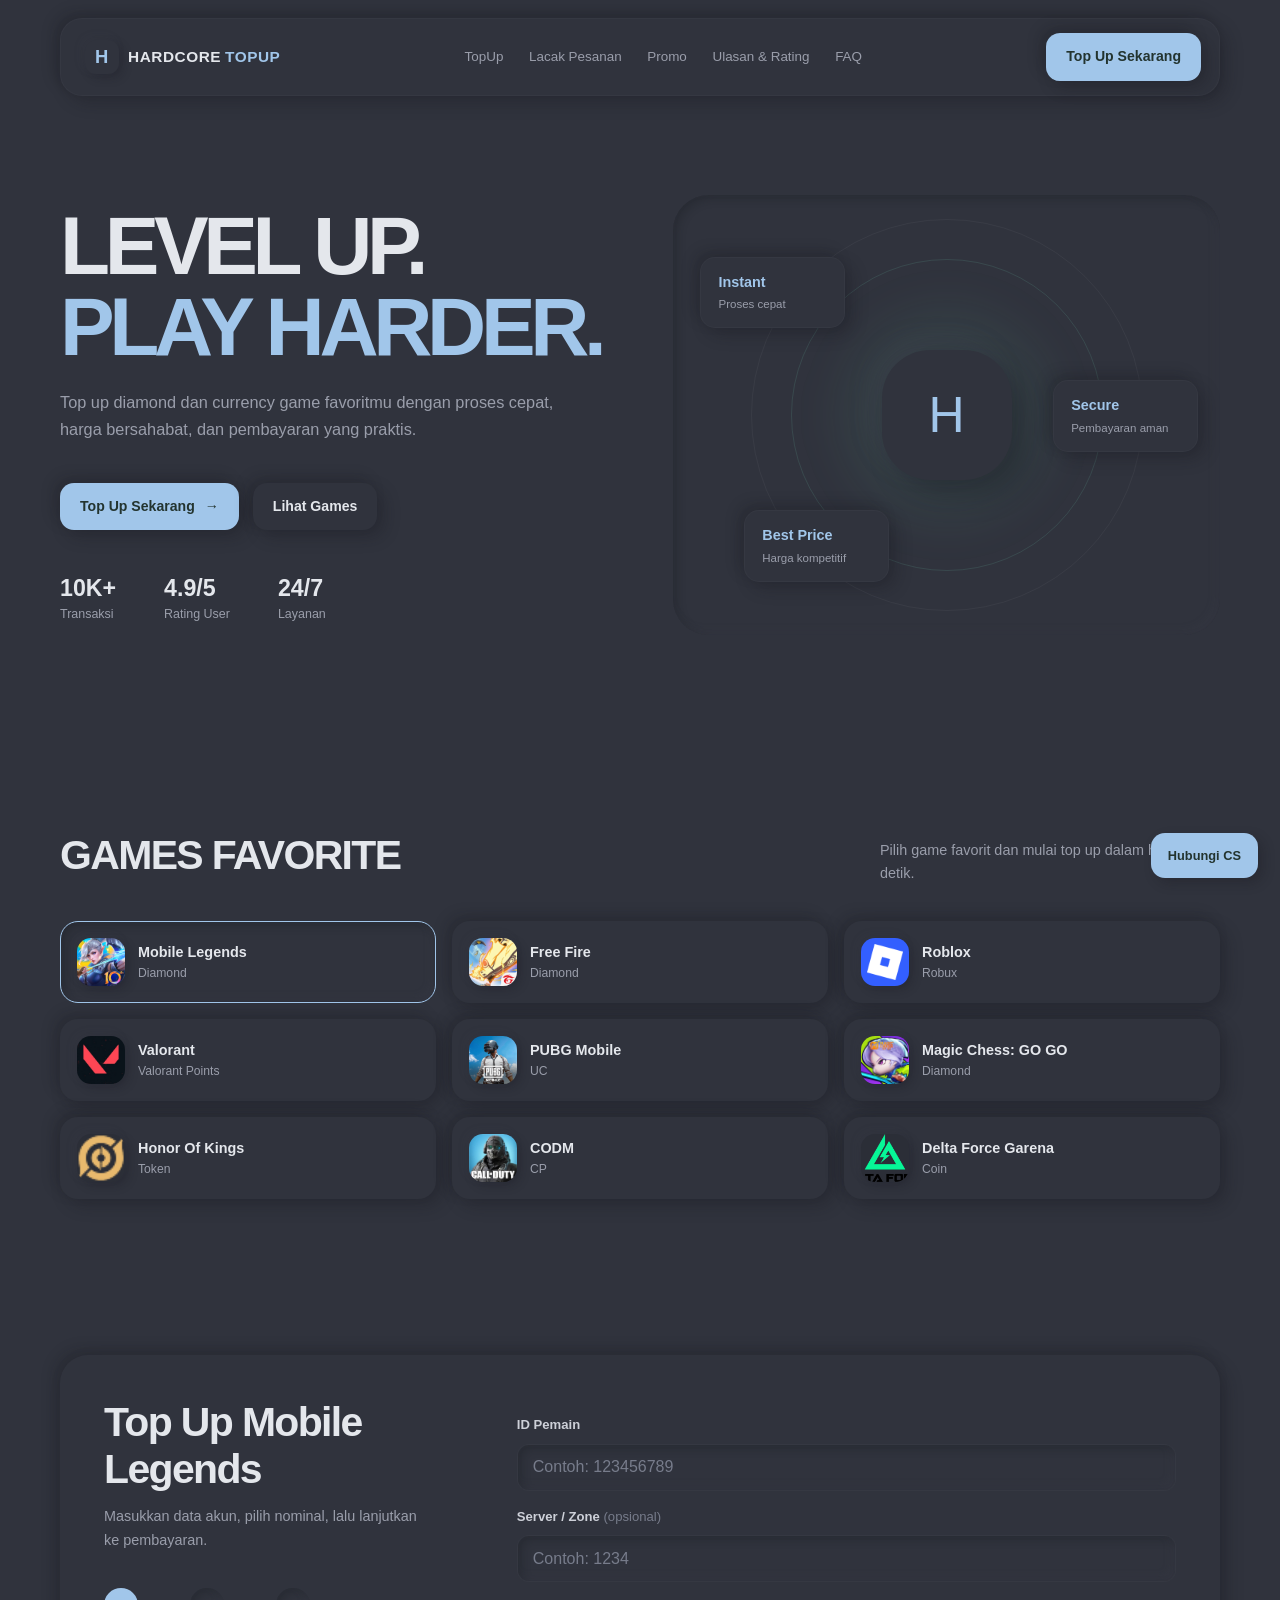
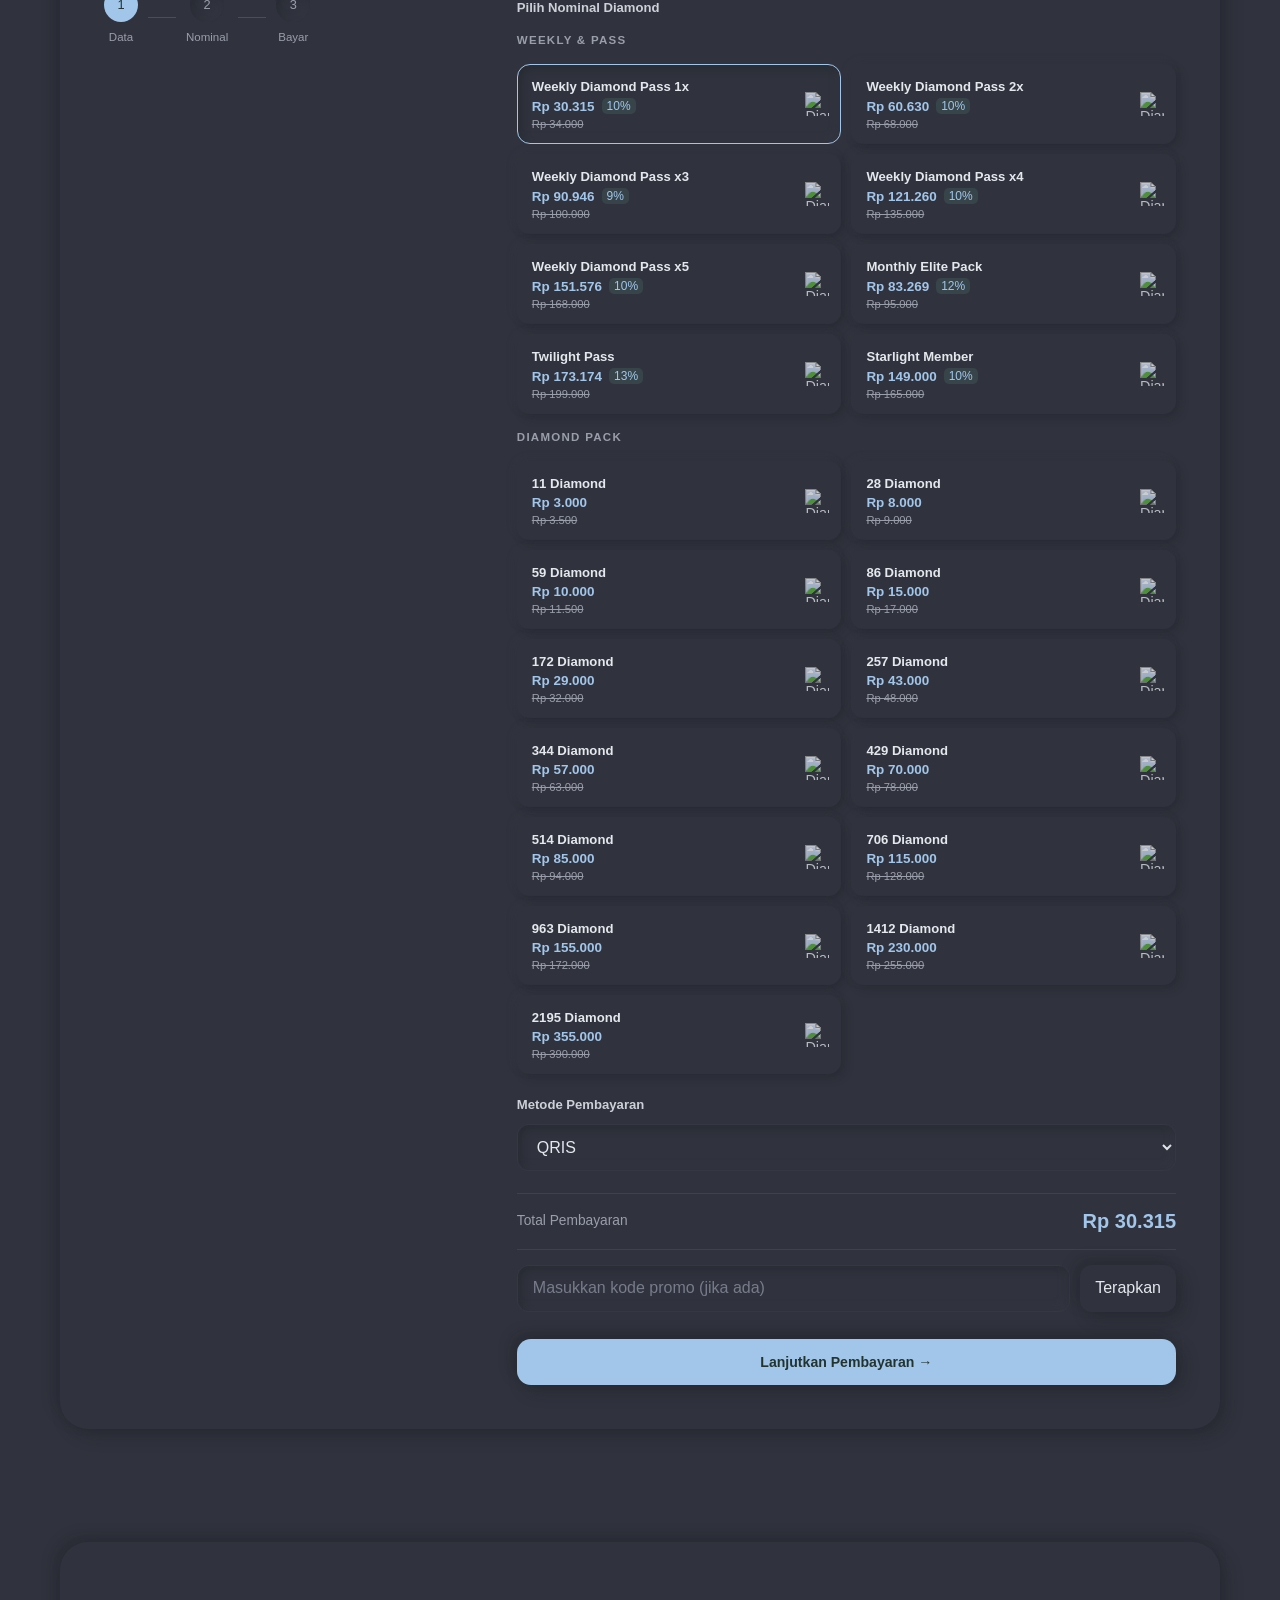
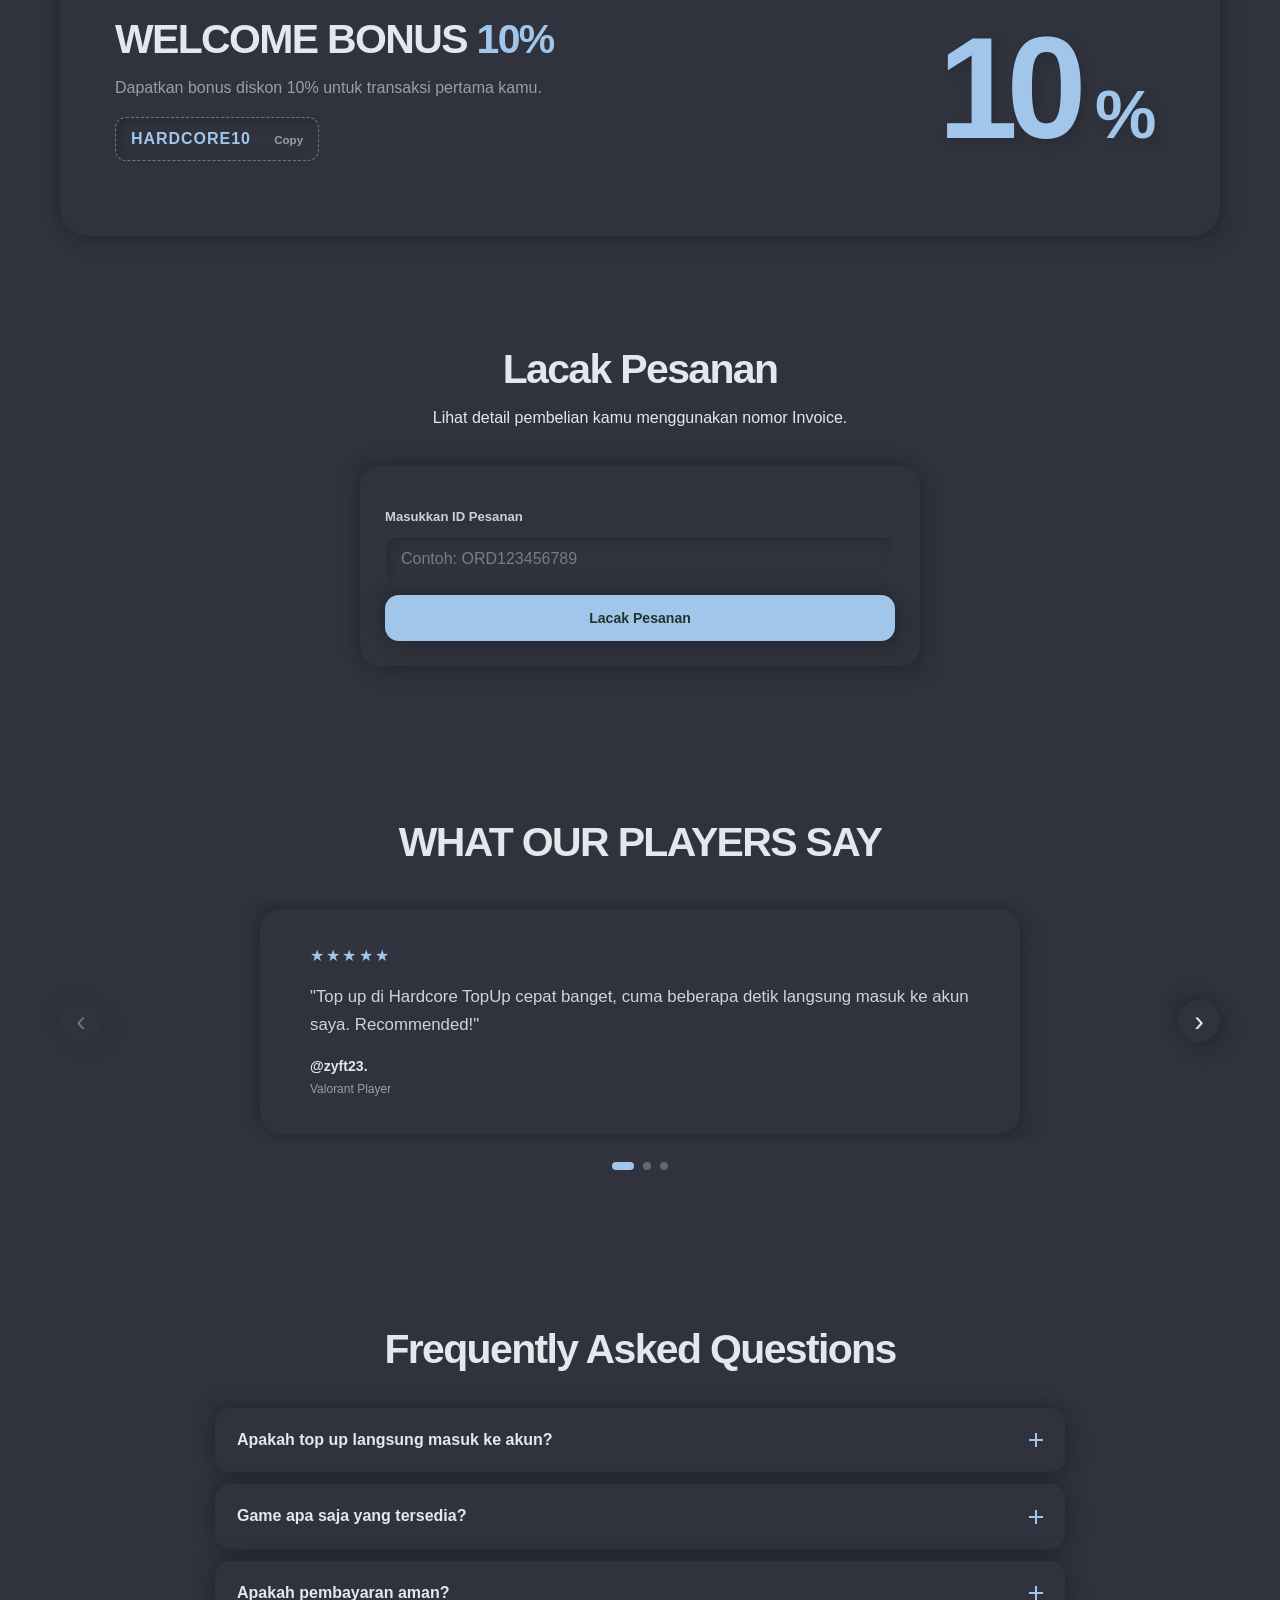
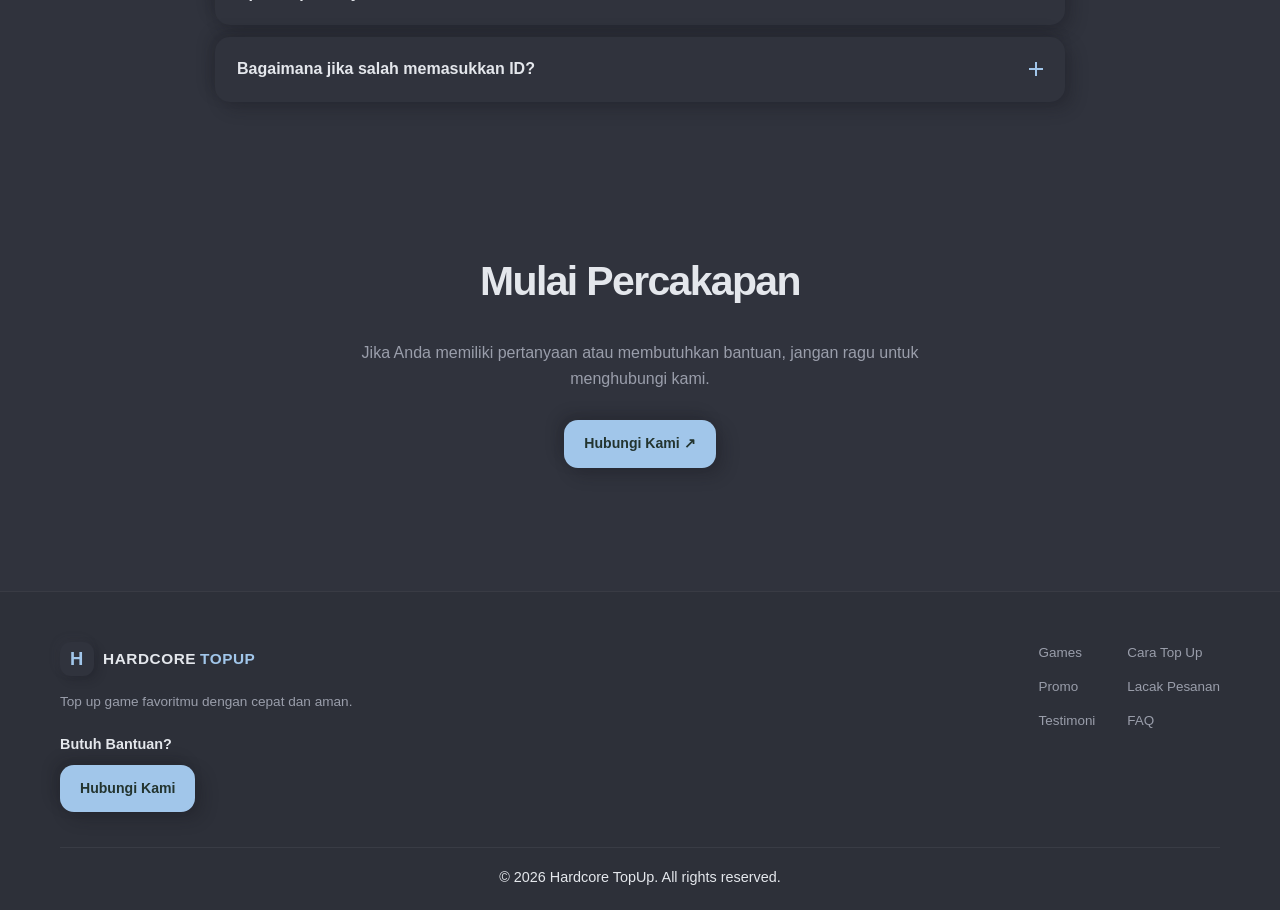
==== commit e31b3997: "Add files via upload" ====
--- a/index.html
+++ b/index.html
@@ -47,7 +47,7 @@
 
         <div class="hero-visual">
           <div class="glow"></div>
-          <div class="controller">🎮</div>
+          <div class="controller">H</div>
           <div class="floating-card card-one"><b>Instant</b><small>Proses cepat</small></div>
           <div class="floating-card card-two"><b>Secure</b><small>Pembayaran aman</small></div>
           <div class="floating-card card-three"><b>Best Price</b><small>Harga kompetitif</small></div>
@@ -57,8 +57,7 @@
       <section class="games section" id="games">
         <div class="section-heading">
           <div>
-            <span class="eyebrow">GAME FAVORIT</span>
-            <h2>Top Up Game Kamu</h2>
+            <h2>GAMES FAVORITE</h2>
           </div>
           <p>Pilih game favorit dan mulai top up dalam hitungan detik.</p>
         </div>
@@ -67,47 +66,38 @@
           <button class="game-card active" data-game="Mobile Legends" data-currency="Diamond">
             <div class="game-icon ml"><img src="ML.png" alt="Mobile Legends"></div>
             <div><h3>Mobile Legends</h3><span>Diamond</span></div>
-            <b>→</b>
           </button>
           <button class="game-card" data-game="Free Fire" data-currency="Diamond">
             <div class="game-icon ff"><img src="FF.webp" alt="Free Fire"></div>
             <div><h3>Free Fire</h3><span>Diamond</span></div>
-            <b>→</b>
           </button>
           <button class="game-card" data-game="Roblox" data-currency="Robux">
             <div class="game-icon rb"><img src="ROBLOX.png" alt="Roblox"></div>
             <div><h3>Roblox</h3><span>Robux</span></div>
-            <b>→</b>
           </button>
           <button class="game-card" data-game="Valorant" data-currency="VP">
             <div class="game-icon val"><img src="VALORANT.jfif" alt="Valorant"></div>
             <div><h3>Valorant</h3><span>Valorant Points</span></div>
-            <b>→</b>
           </button>
           <button class="game-card" data-game="PUBG Mobile" data-currency="UC">
             <div class="game-icon pubg"><img src="PUBGM.webp" alt="PUBG Mobile"></div>
             <div><h3>PUBG Mobile</h3><span>UC</span></div>
-            <b>→</b>
           </button>
           <button class="game-card" data-game="Magic Chess: GO GO" data-currency="Diamond">
             <div class="game-icon mc"><img src="mcgg.png" alt="Magic Chess: GO GO"></div>
             <div><h3>Magic Chess: GO GO</h3><span>Diamond</span></div>
-            <b>→</b>
           </button>
           <button class="game-card" data-game="Honor Of kings" data-currency="Token">
             <div class="game-icon hok"><img src="hok.png" alt="Honor Of Kings"></div>
             <div><h3>Honor Of Kings</h3><span>Token</span></div>
-            <b>→</b>
           </button>
           <button class="game-card" data-game="Call Of Duty: Mobile" data-currency="CP">
             <div class="game-icon codm"><img src="codm.jpg" alt="Call Of Duty: Mobile"></div>
             <div><h3>CODM</h3><span>CP</span></div>
-            <b>→</b>
           </button>
           <button class="game-card" data-game="Delta Force Garena" data-currency="Delta Coin">
             <div class="game-icon dfg"><img src="df.png" alt="Delta Force Garena"></div>
             <div><h3>Delta Force Garena</h3><span>Coin</span></div>
-            <b>→</b>
           </button>
         </div>
       </section>
@@ -115,7 +105,6 @@
       <section class="topup section" id="topup">
       <div class="topup-box">
       <div class="topup-info">
-        <span class="eyebrow">QUICK CHECKOUT</span>
         <h2>Top Up <span id="selectedGame">Mobile Legends</span></h2>
         <p>Masukkan data akun, pilih nominal, lalu lanjutkan ke pembayaran.</p>
 
@@ -137,6 +126,10 @@
 
         <label id="nominalLabel">Pilih Nominal Diamond</label>
         <div class="nominal-grid" id="nominalGrid"></div>
+
+        <div class="card-icon-corner">
+          <img src="${data.icon}" alt="${data.currency}" style="width: 24px; height: 24px; object-fit: contain;">
+        </div>
 
         <label for="payment">Metode Pembayaran</label>
         <select id="payment">
@@ -164,7 +157,6 @@
 
       <section class="promo section" id="promo">
         <div class="promo-content">
-          <span class="eyebrow">SPECIAL OFFER</span>
           <h2>WELCOME BONUS <span>10%</span></h2>
           <p>Dapatkan bonus diskon 10% untuk transaksi pertama kamu.</p>
           <button class="coupon" id="copyCoupon">HARDCORE10 <span>Copy</span></button>
@@ -174,8 +166,8 @@
 
       <section class="lacak-pesanan section" id="lacak-pesanan">
         <div class="center-heading">
-          <span class="eyebrow">CEK STATUS PESANAN</span>
           <h2>Lacak Pesanan</h2>
+          <span class="keterangan">Lihat detail pembelian kamu menggunakan nomor Invoice.</span>
         </div>
 
         <form id="lacakForm" class="lacak-pesanan">
@@ -189,8 +181,7 @@
 
       <section class="testimoni section" id="testimoni">
         <div class="center-heading">
-          <span class="eyebrow">WHAT OUR PLAYERS SAY</span>
-          <h2>Ulasan & Rating</h2>
+          <h2>WHAT OUR PLAYERS SAY</h2>
         </div>
 
         <div class="testimoni-slider-container">
@@ -243,7 +234,6 @@
 
       <section class="faq section" id="faq">
         <div class="center-heading">
-          <span class="eyebrow">NEED HELP?</span>
           <h2>Frequently Asked Questions</h2>
         </div>
 
@@ -254,7 +244,7 @@
           </details>
           <details>
             <summary>Game apa saja yang tersedia?</summary>
-            <p>Saat ini hanya menyediakan Mobile Legends, Free Fire, Roblox, dan Valorant.</p>
+            <p>Saat ini hanya menyediakan Mobile Legends, Free Fire, Roblox, Valorant, PUBG: Mobile, Call of Duty: Mobile, Magic Chess, Honor Of Kings, dan Delta Force Garena.</p>
           </details>
           <details>
             <summary>Apakah pembayaran aman?</summary>
@@ -268,7 +258,6 @@
       </section>
       <section class="contact section" id="contact">
         <div class="center-heading">
-          <span class="eyebrow">GET IN TOUCH</span>
           <h2>Mulai Percakapan</h2>
         </div>
 
--- a/style.css
+++ b/style.css
@@ -7,8 +7,8 @@
   --text: #e4e7ec;
   --muted: #9a9eab;
   --subtle: #777c8b;
-  --accent: #78d9bc;
-  --accent-dark: #5dbb9f;
+  --accent: rgb(161, 198, 234);
+  --accent-dark: rgb(161, 198, 234);
   --line: rgba(15, 17, 23, .2);
   --shadow-out: 7px 7px 16px rgba(20, 22, 29, .28), -6px -6px 14px rgba(17, 18, 24, 0.18);
   --shadow-in: inset 4px 4px 9px rgba(20, 22, 29, .25), inset -4px -4px 9px rgba(68, 72, 85, .14);
@@ -60,6 +60,22 @@
   gap: 4px;
   font: 700 .96rem 'Space Grotesk', sans-serif;
   letter-spacing: .035em;
+}
+
+.controller {
+  color: var(--accent);
+  background: var(--surface);
+  box-shadow: var(--shadow-small);
+  font-size: 50px;
+  width: 130px;
+  height: 130px;
+  display: grid;
+  place-items: center;
+  position: relative;
+  z-index: 2;
+  border-radius: 48px;  
+  box-shadow: 14px 14px 28px rgba(20,22,29,.32), -10px -10px 24px rgba(68,72,85,.2);
+  animation: controller-float 5.5s ease-in-out infinite;
 }
 .logo > span:first-child {
   width: 34px;
@@ -97,6 +113,7 @@
   font-size: .88rem;
   cursor: pointer;
   transition: transform .2s ease, background .2s ease, box-shadow .2s ease;
+  box-shadow: var(--shadow-out)
 }
 .nav-button:hover, .primary-btn:hover, .button-link:hover { box-shadow: var(--shadow-in); transform: translateY(-2px); }
 .nav-button:active, .primary-btn:active, .button-link:active { box-shadow: var(--shadow-in); transform: translateY(0); }
@@ -159,19 +176,7 @@
   filter: blur(24px);
   animation: soft-pulse 5s ease-in-out infinite;
 }
-.controller {
-  width: 190px;
-  height: 190px;
-  display: grid;
-  place-items: center;
-  position: relative;
-  z-index: 2;
-  border-radius: 48px;
-  background: var(--surface);
-  box-shadow: 14px 14px 28px rgba(20,22,29,.32), -10px -10px 24px rgba(68,72,85,.2);
-  font-size: 5.5rem;
-  animation: controller-float 5.5s ease-in-out infinite;
-}
+
 .floating-card {
   position: absolute;
   z-index: 3;
@@ -220,7 +225,7 @@
   transition: transform .2s ease, border-color .2s ease, box-shadow .2s ease;
 }
 .game-card:hover { transform: translateY(-3px); }
-.game-card.active { border-color: rgba(120,217,188,.55); box-shadow: var(--shadow-in); }
+.game-card.active { border-color: var(--accent); box-shadow: var(--shadow-in); }
 .game-icon { width: 48px; height: 48px; flex: 0 0 48px; display: grid; place-items: center; overflow: hidden; border-radius: 14px; background: var(--surface-deep); box-shadow: var(--shadow-small); }
 .game-icon img { width: 100%; height: 100%; object-fit: cover; }
 .game-card h3 { margin: 0 0 3px; font-size: .9rem; }
@@ -270,13 +275,27 @@
   transition: border-color .2s ease, box-shadow .2s ease, transform .2s ease;
 }
 .nominal:hover { transform: translateY(-2px); }
-.nominal.selected { border-color: rgba(120,217,188,.65); box-shadow: var(--shadow-in); }
+.nominal.selected { border-color: var(--accent); box-shadow: var(--shadow-in); }
 .nominal-info { display: grid; gap: 4px; }
 .nominal-info > strong { font-size: .82rem; font-weight: 600; }
 .price-wrap { display: flex; flex-wrap: wrap; align-items: center; gap: 7px; }
 .new-price { color: var(--accent); font-size: .84rem; font-weight: 700; }
-.disc-badge { padding: 1px 5px; border-radius: 5px; color: #9edac7; background: rgba(120,217,188,.1); font-size: .65rem; }
-.old-price { color: var(--subtle); font-size: .7rem; text-decoration: line-through; }
+.card-icon-corner {
+  position: absolute;
+  top: 50%;
+  right: 11px;
+  transform: translateY(-50%);
+  opacity: .85;
+  display: flex;
+  align-items: center;
+  justify-content: center;
+}
+
+.card img {
+  display: block;
+}
+.disc-badge { padding: 1px 5px; border-radius: 5px; color: var(--accent); background: rgba(120,217,188,.1); font-size: 12px; }
+.old-price { color: var(--muted); font-size: .7rem; text-decoration: line-through; }
 .card-icon-corner { position: absolute; top: 50%; right: 11px; transform: translateY(-50%); opacity: .75; font-size: .9rem; }
 .checkout-summary { display: flex; justify-content: space-between; align-items: center; gap: 16px; margin: 22px 0 15px; padding: 16px 0; border-top: 1px solid rgba(255,255,255,.07); border-bottom: 1px solid rgba(255,255,255,.07); }
 .checkout-summary span { color: var(--muted); font-size: .86rem; }
@@ -300,8 +319,8 @@
 .promo p { color: var(--muted); }
 .coupon { padding: 12px 15px; border: 1px dashed rgba(120,217,188,.5); border-radius: 11px; color: var(--accent); background: var(--surface); box-shadow: var(--shadow-in); font-weight: 700; letter-spacing: .06em; cursor: pointer; }
 .coupon span { margin-left: 18px; color: var(--muted); font-size: .72rem; letter-spacing: 0; }
-.promo-art { color: var(--accent); font: 700 clamp(5rem, 12vw, 9rem)/1 'Space Grotesk', sans-serif; letter-spacing: -.08em; text-shadow: 5px 5px 10px rgba(20,22,29,.2); }
-.promo-art span { font-size: .48em; }
+.promo-art { color: var(--accent); padding: 20px;; font: 700 clamp(5rem, 12vw, 9rem)/1 'Space Grotesk', sans-serif; letter-spacing: -.08em; text-shadow: 5px 5px 10px rgba(20,22,29,.2); }
+.promo-art span { font-size: .48em; margin-left: 20px; }
 
 .lacak-pesanan { max-width: 700px; }
 .lacak-pesanan.section { padding-top: 75px; padding-bottom: 75px; }
@@ -332,8 +351,32 @@
 .faq-list details { padding: 19px 22px; border-radius: 15px; background: var(--surface); box-shadow: var(--shadow-out); }
 .faq-list summary { position: relative; padding-right: 25px; font-weight: 600; cursor: pointer; list-style: none; }
 .faq-list summary::-webkit-details-marker { display: none; }
-.faq-list summary::after { content: '+'; position: absolute; right: 0; top: -3px; color: var(--accent); font-size: 1.3rem; }
-.faq-list details[open] summary::after { content: '−'; }
+.faq-list summary::before,
+.faq-list summary::after { 
+  content: ''; 
+  position: absolute; 
+  right: 0; 
+  top: 50%;
+  transform: translateY(-50%);
+  background-color: var(--accent); 
+  transition: transform 0.3s ease, opacity 0.3s ease;
+}
+.faq-list summary::before {
+  width: 14px;
+  height: 2px;
+}
+.faq-list summary::after {
+  width: 2px;
+  height: 14px;
+  right: 6px;
+}
+.faq-list details[open] summary::after { 
+  transform: translateY(-50%) rotate(90deg); 
+  opacity: 0; 
+}
+.faq-list details[open] summary::before {
+  transform: translateY(-50%) rotate(180deg); 
+}
 .faq-list details p { margin: 12px 0 0; color: var(--muted); font-size: .9rem; }
 .contact-info { max-width: 620px; margin: 0 auto; text-align: center; }
 .contact-info p { color: var(--muted); }
@@ -343,7 +386,7 @@
 .footer-main p { max-width: 300px; margin: 15px 0; color: var(--muted); font-size: .85rem; }
 .footer-main h4 { margin: 20px 0 8px; font-size: .9rem; }
 .footer-links { display: grid; grid-template-columns: repeat(2, auto); align-content: start; gap: 12px 32px; }
-.footer-bottom { padding-top: 18px; border-top: 1px solid rgba(255,255,255,.06); color: var(--subtle); font-size: .75rem; text-align: center; }
+.footer-bottom { padding-top: 18px; border-top: 1px solid rgba(255,255,255,.06); font-size: .90rem; text-align: center; }
 
 .floating-cs { position: fixed; right: 22px; bottom: 22px; z-index: 60; padding: 12px 17px; border-radius: 14px; color: #23342f; background: var(--accent); box-shadow: 5px 5px 12px rgba(20,22,29,.28); font-size: .8rem; font-weight: 700; transition: transform .2s ease; }
 .floating-cs:hover { box-shadow: var(--shadow-in); transform: translateY(-3px); }
@@ -446,3 +489,7 @@
   .kode-promo { grid-template-columns: 1fr; }
   .applyPromo { min-height: 42px; }
 }
+
+@media screen and (max-width: 786px) {
+  .nav-button { display:none; }
+}
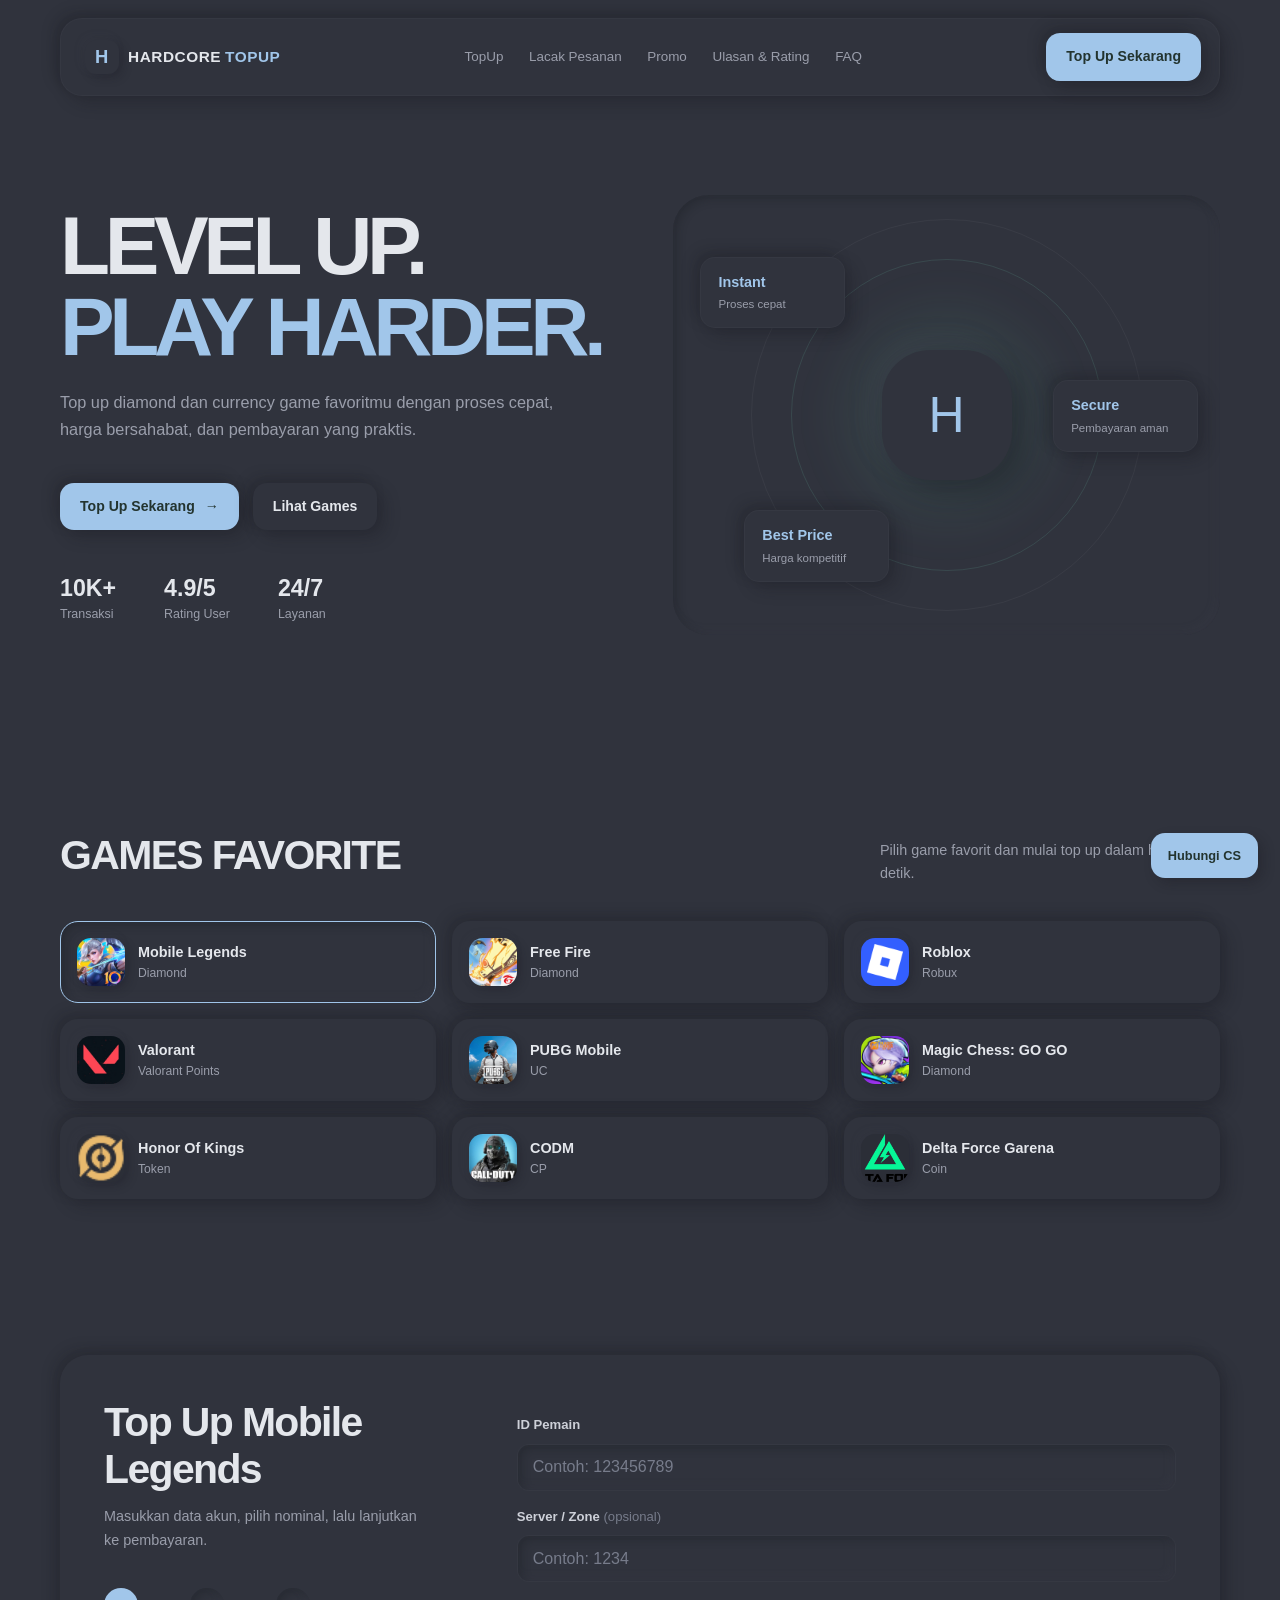
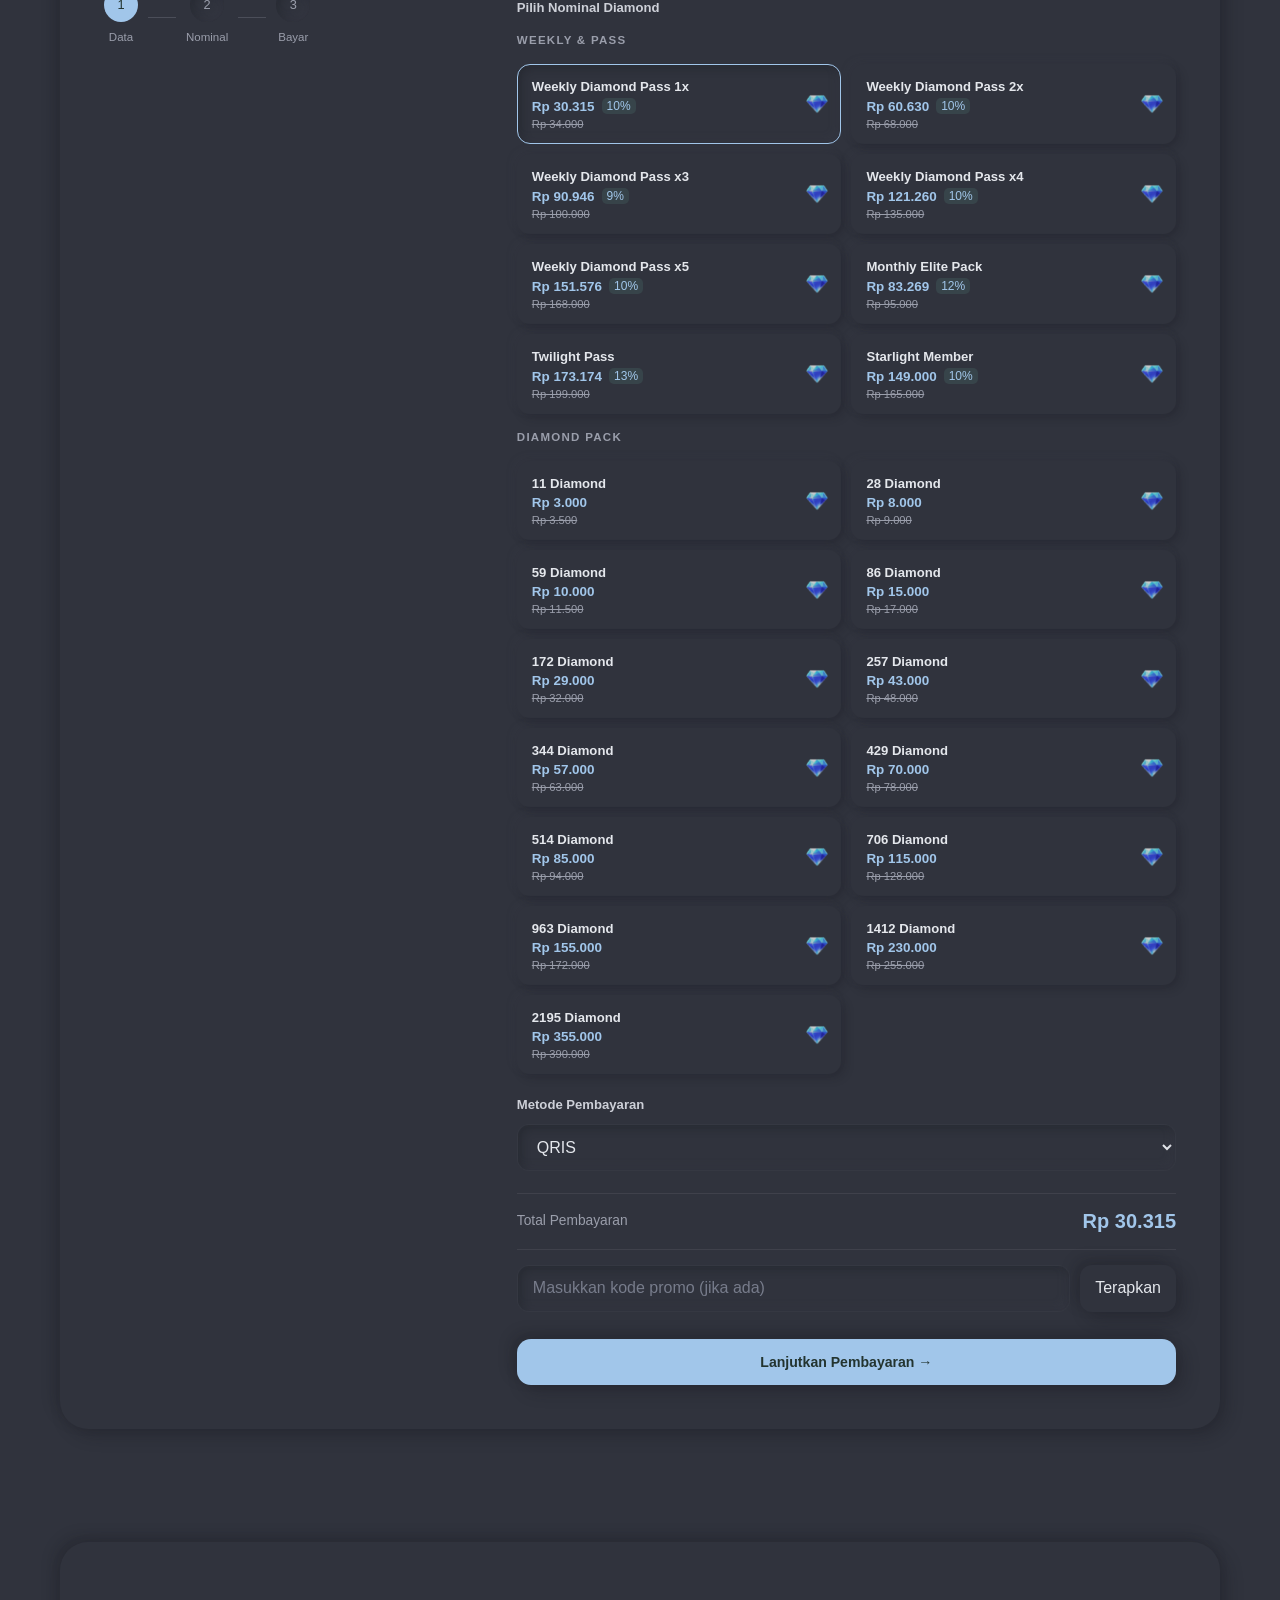
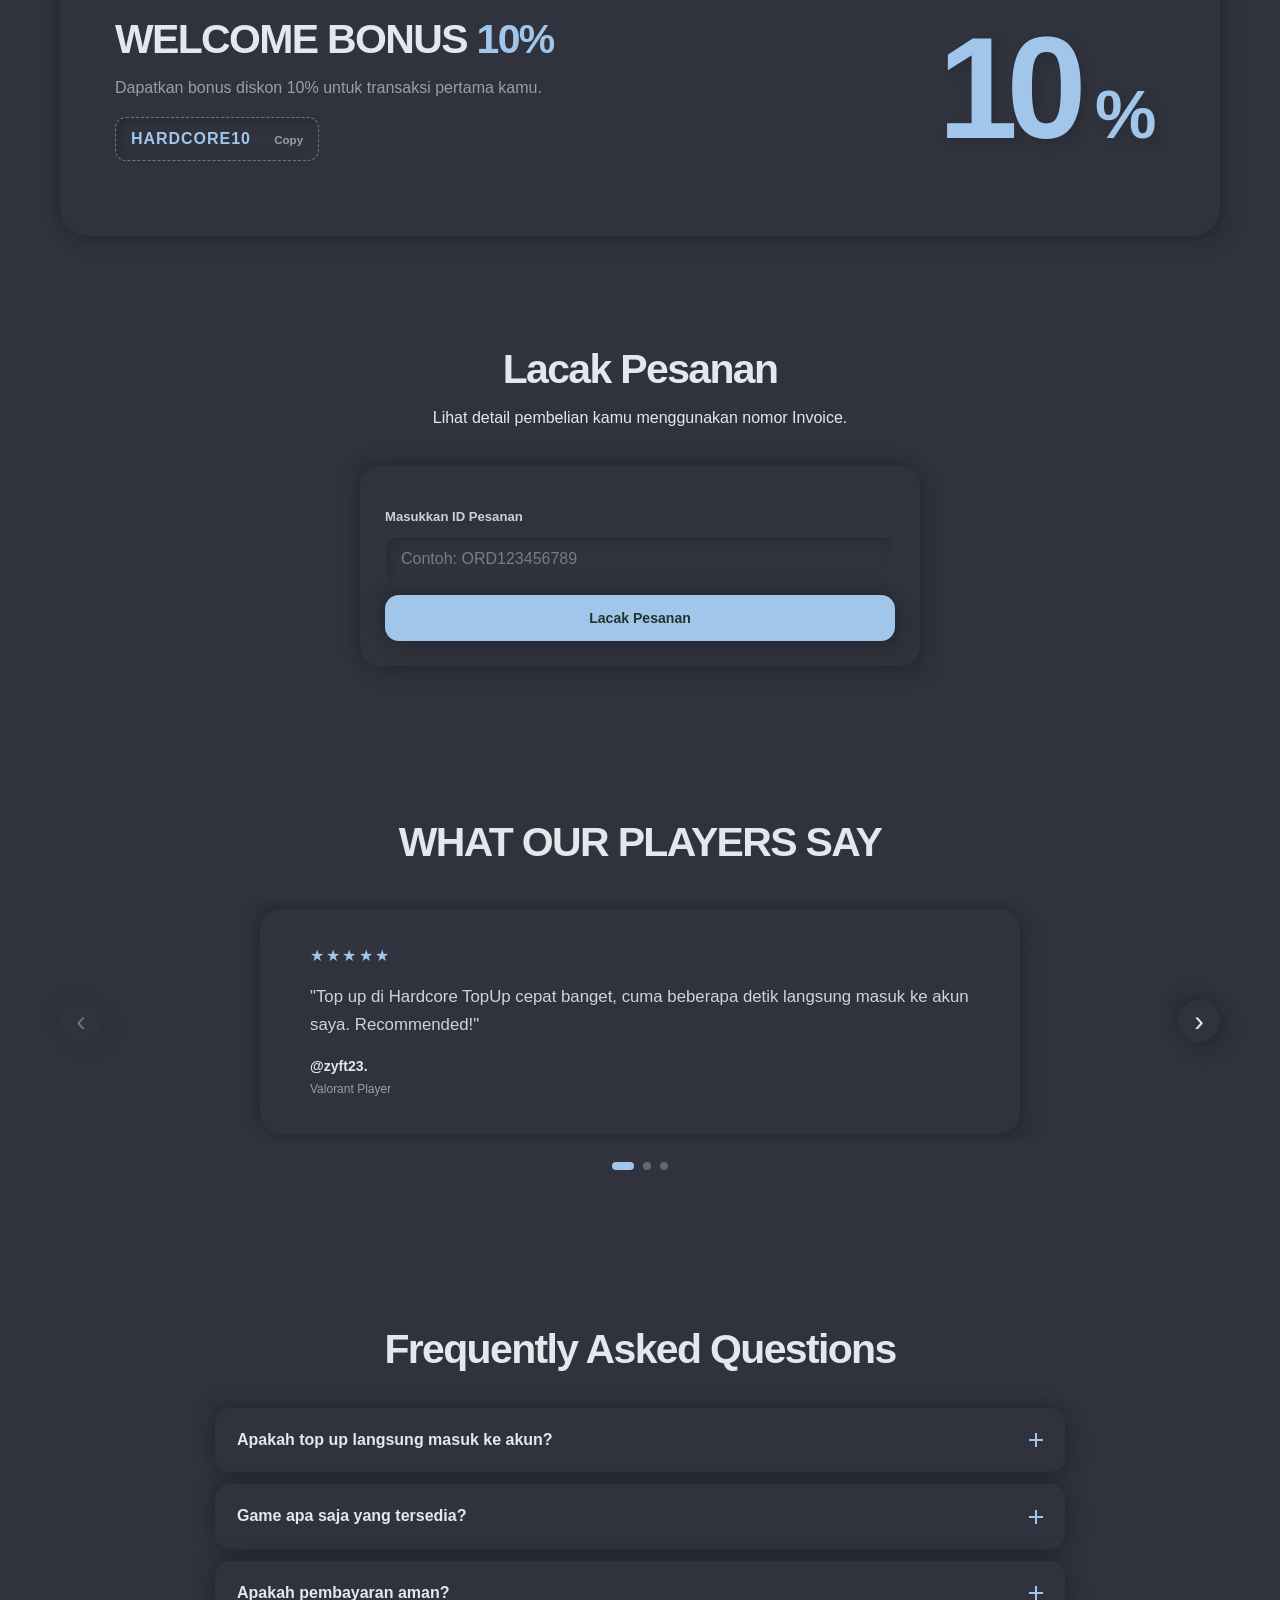
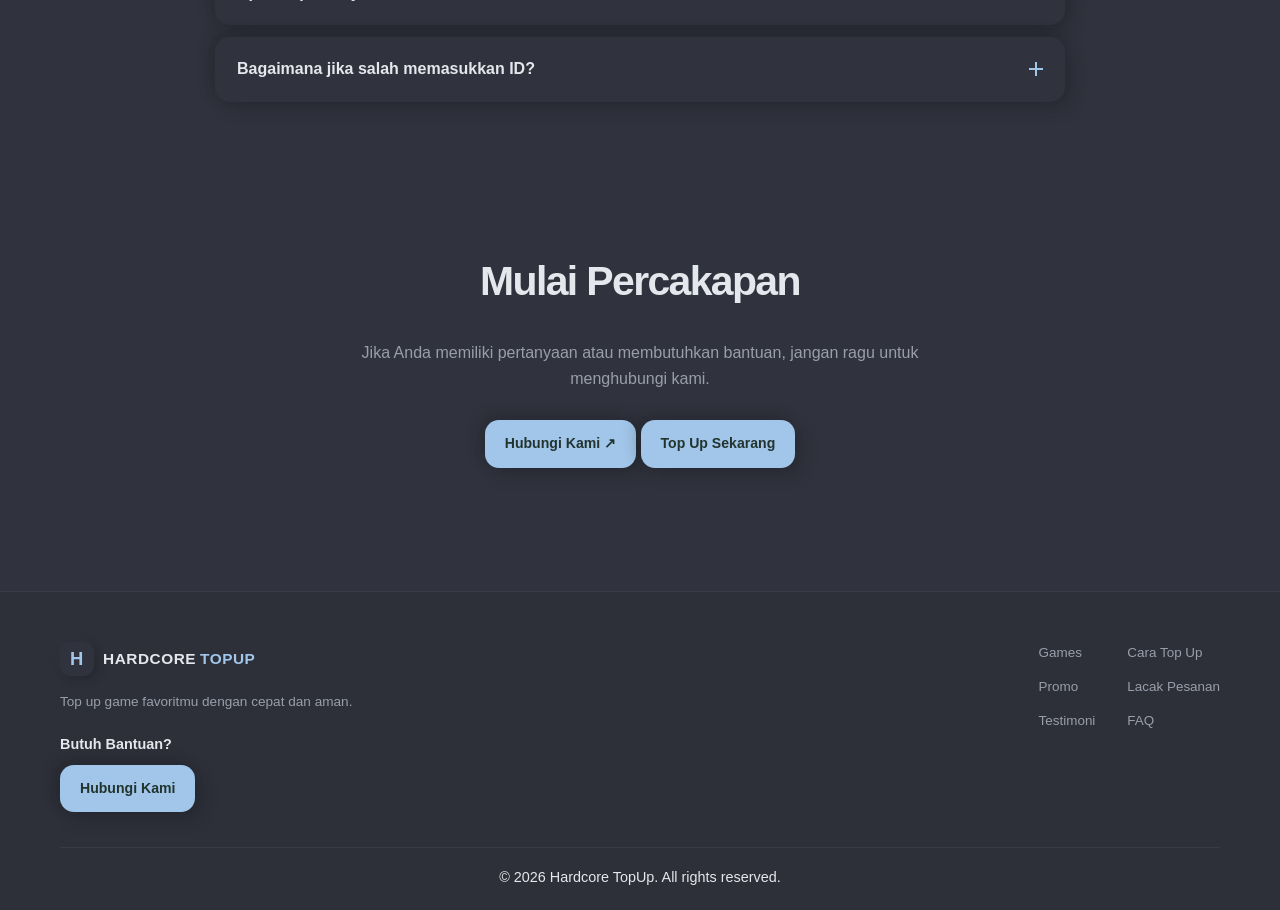
==== commit 9e0aa6ee: "Add files via upload" ====
--- a/index.html
+++ b/index.html
@@ -264,6 +264,7 @@
         <div class="contact-info">
           <p>Jika Anda memiliki pertanyaan atau membutuhkan bantuan, jangan ragu untuk menghubungi kami.</p>
           <a href="https://wa.me/6283107934329" class="primary-btn" target="_blank">Hubungi Kami ↗</a>
+          <a href="#topup" class="nav-button">Top Up Sekarang</a>
         </div>
       </main>
 
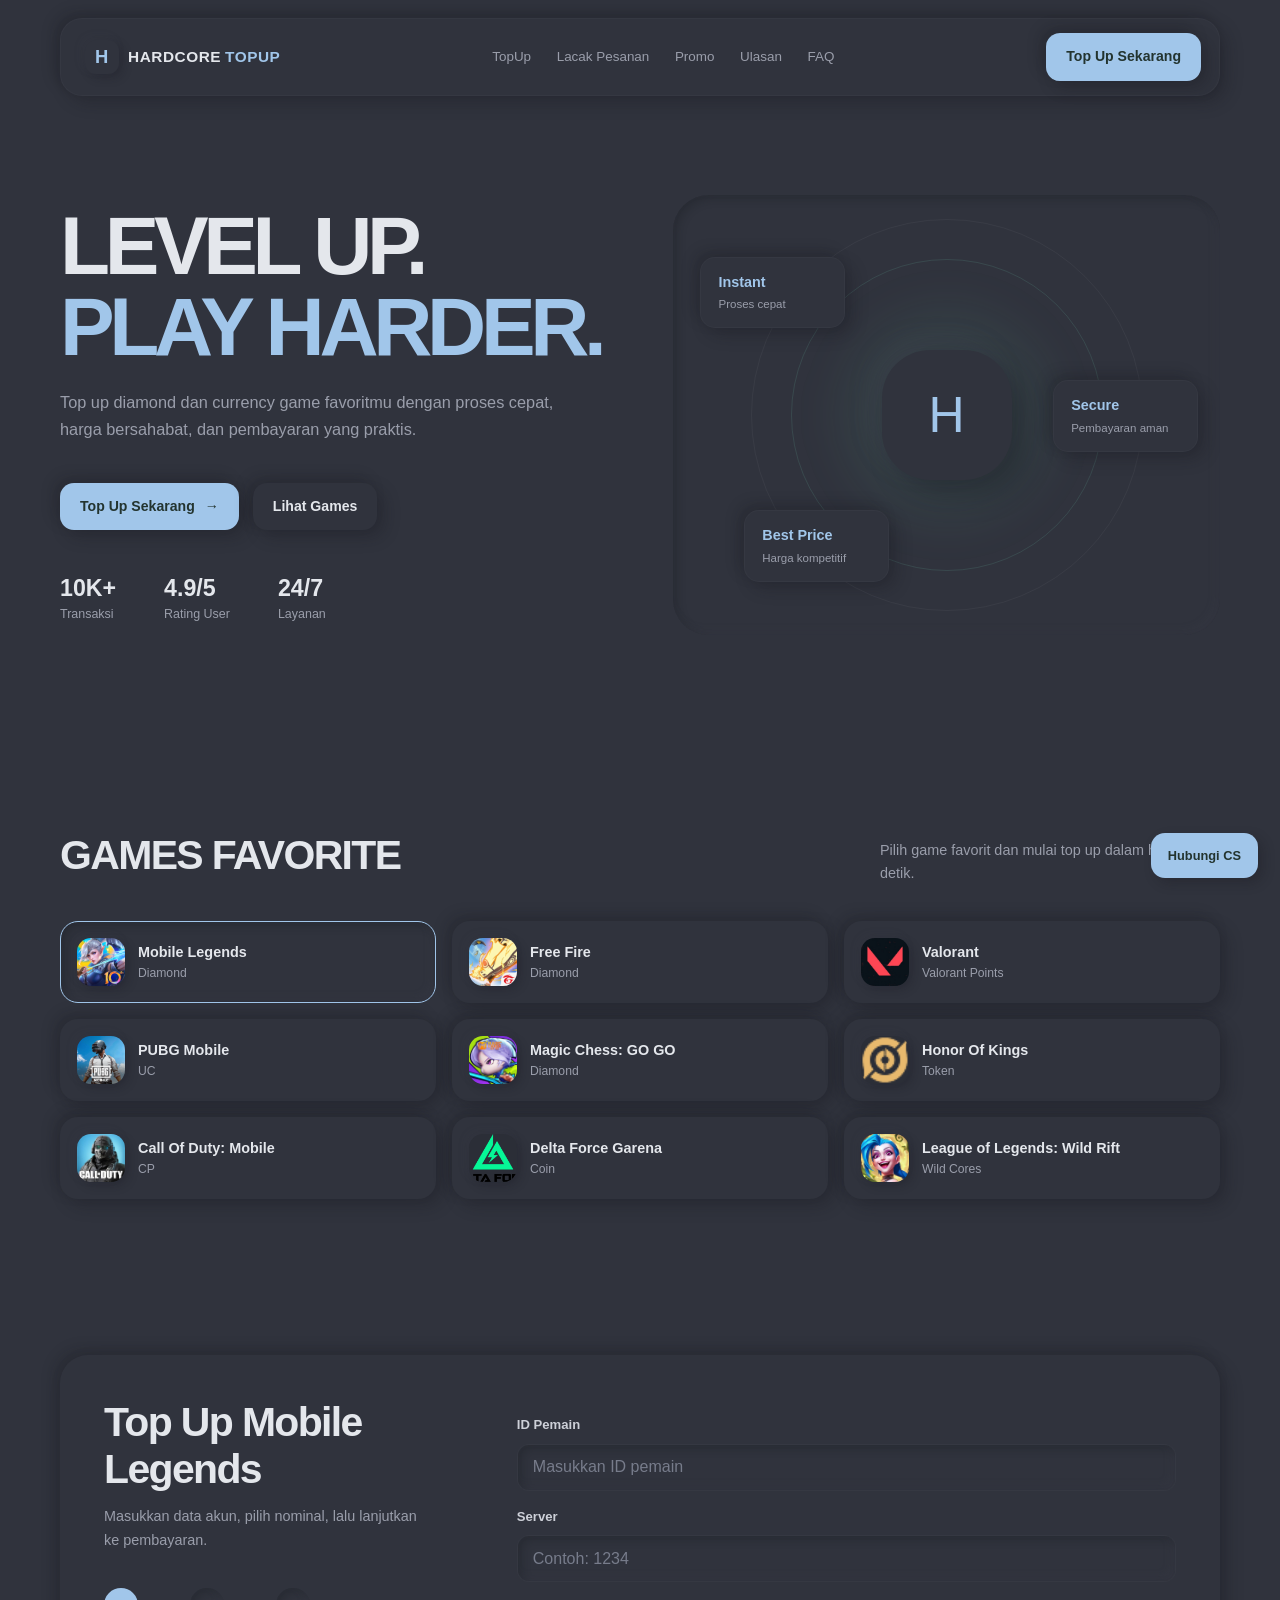
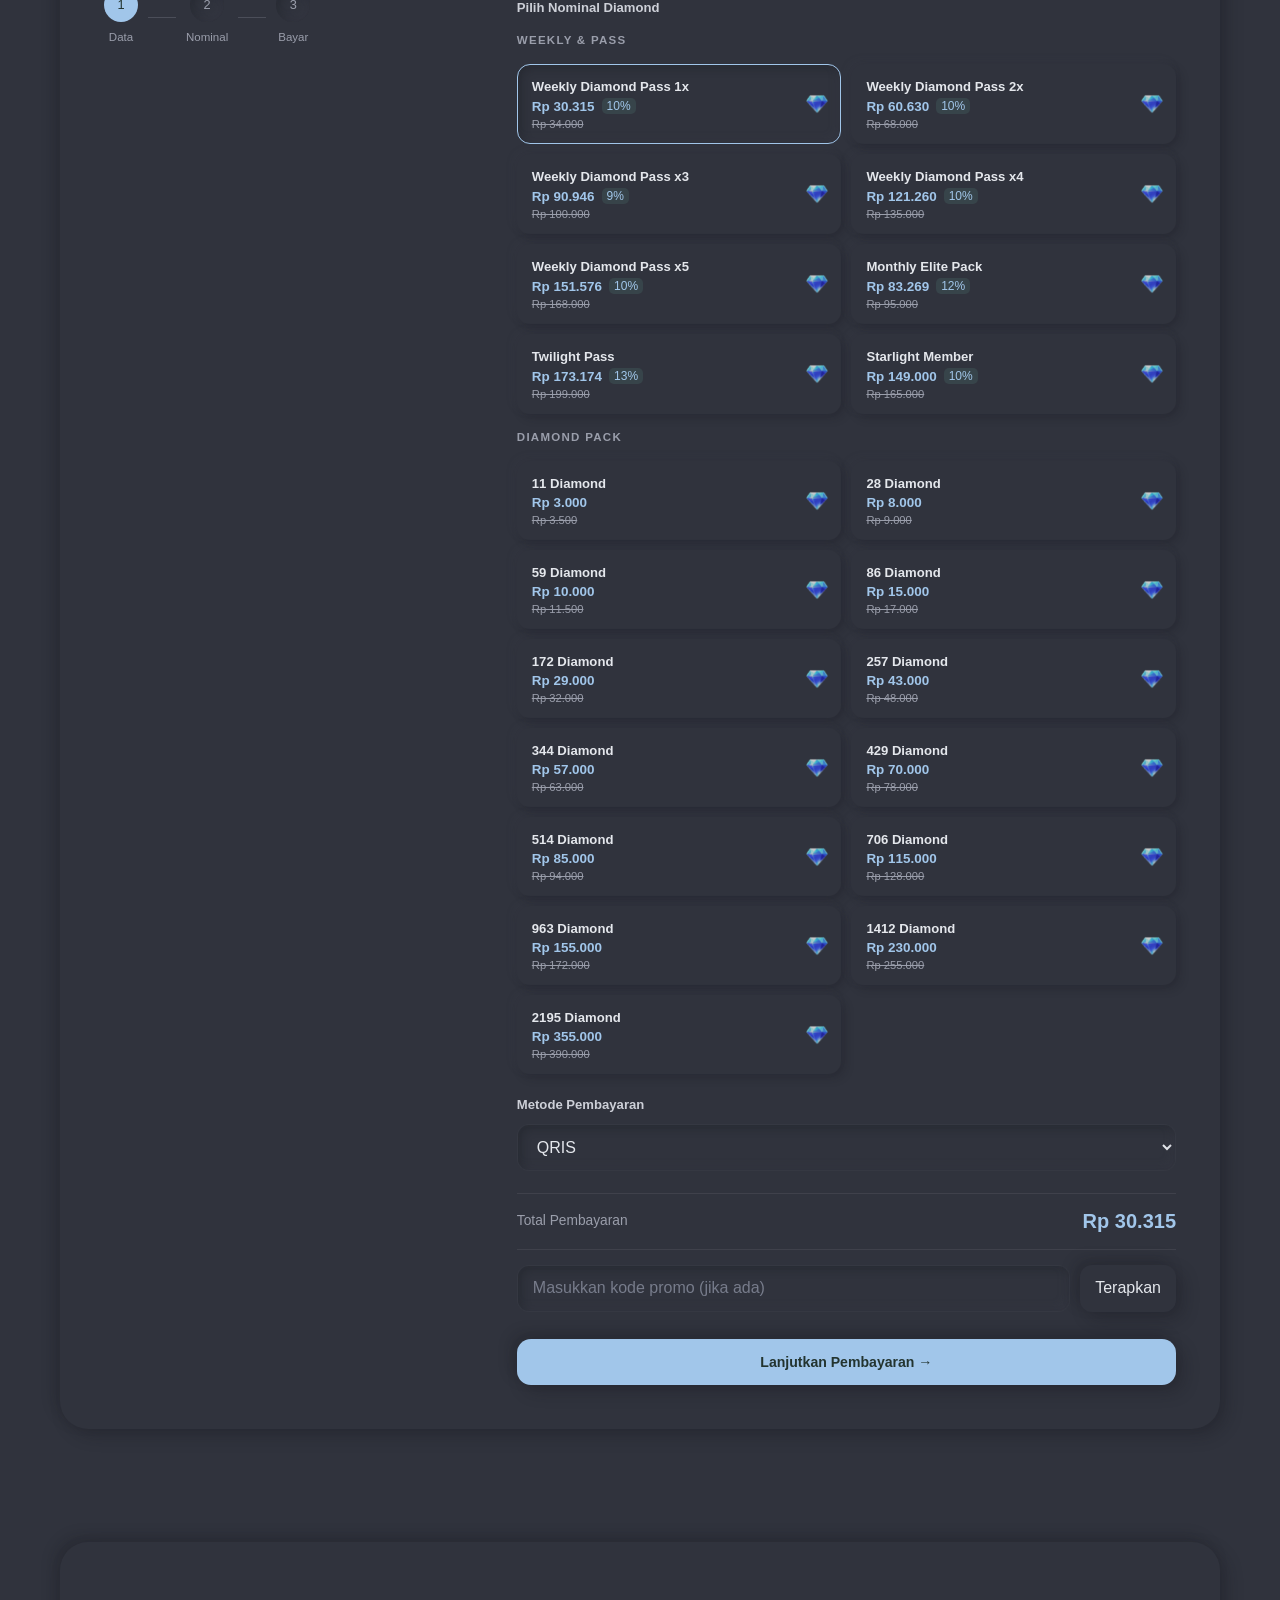
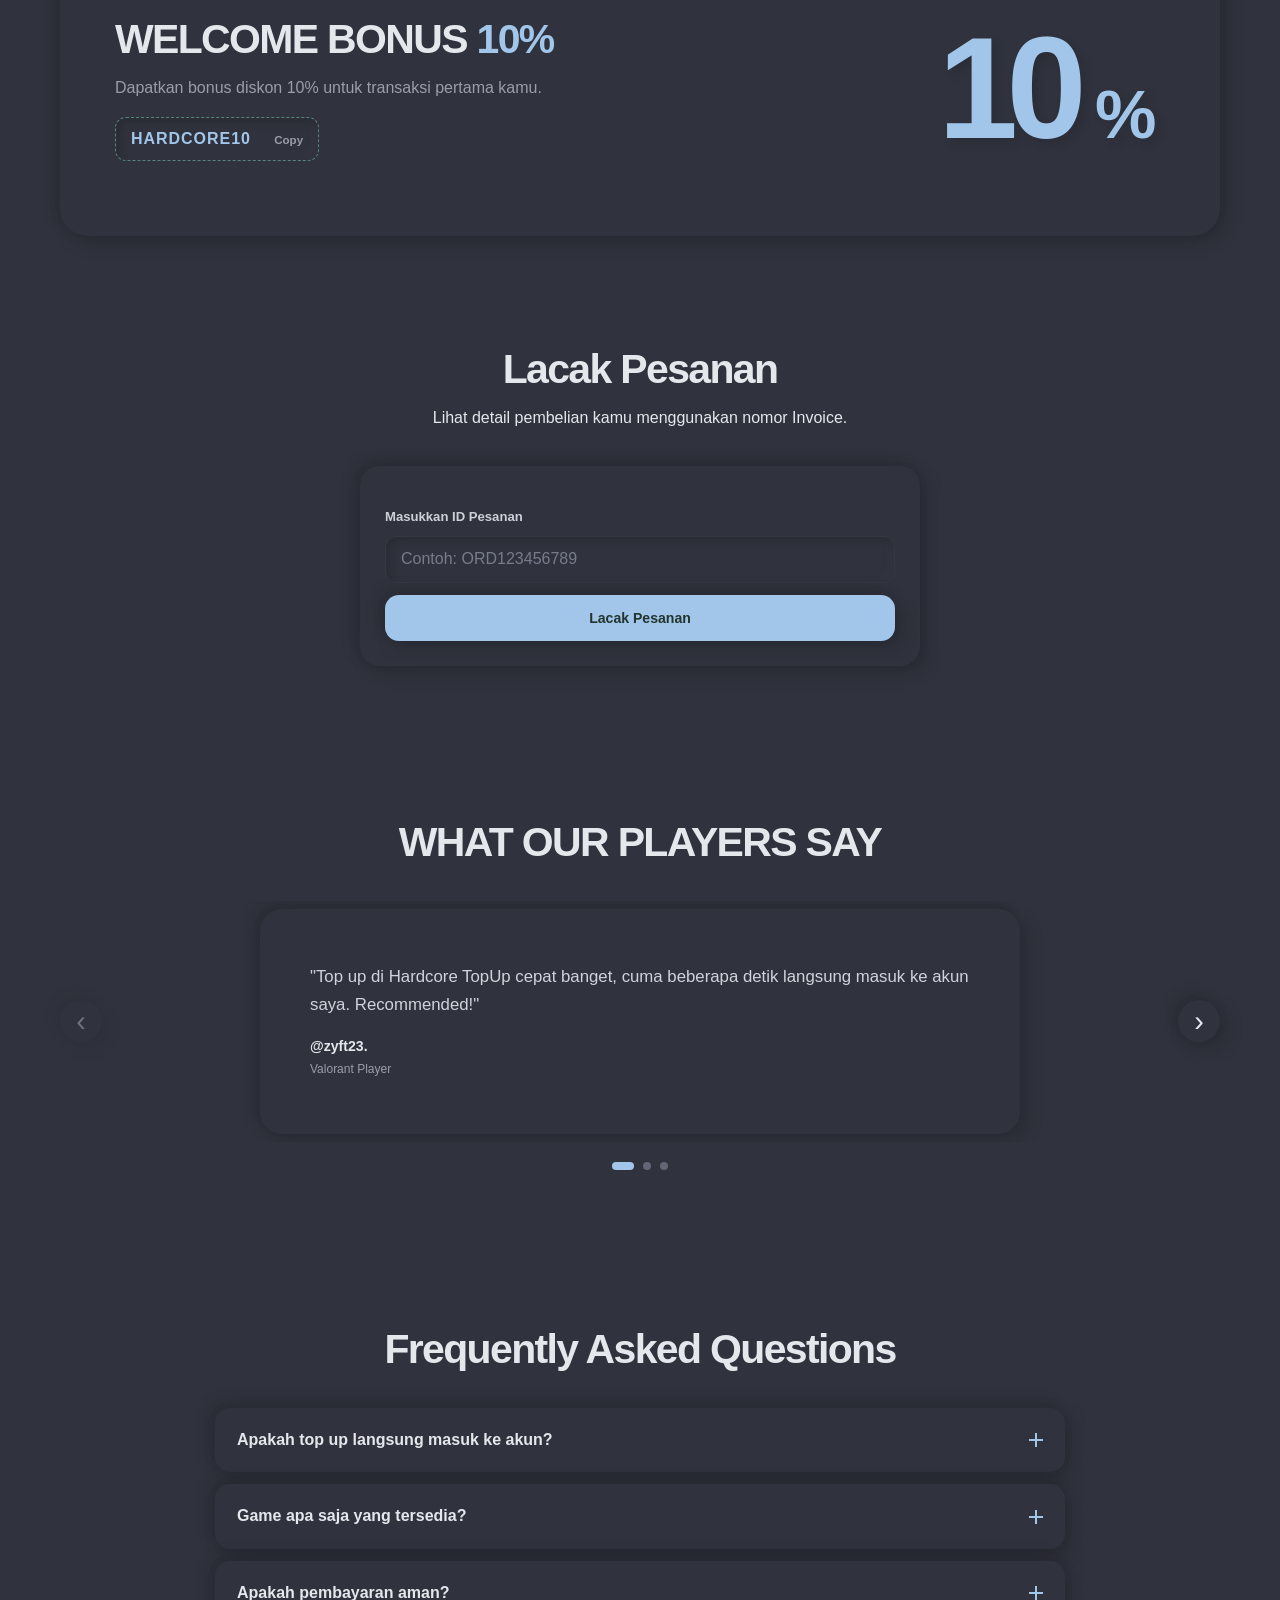
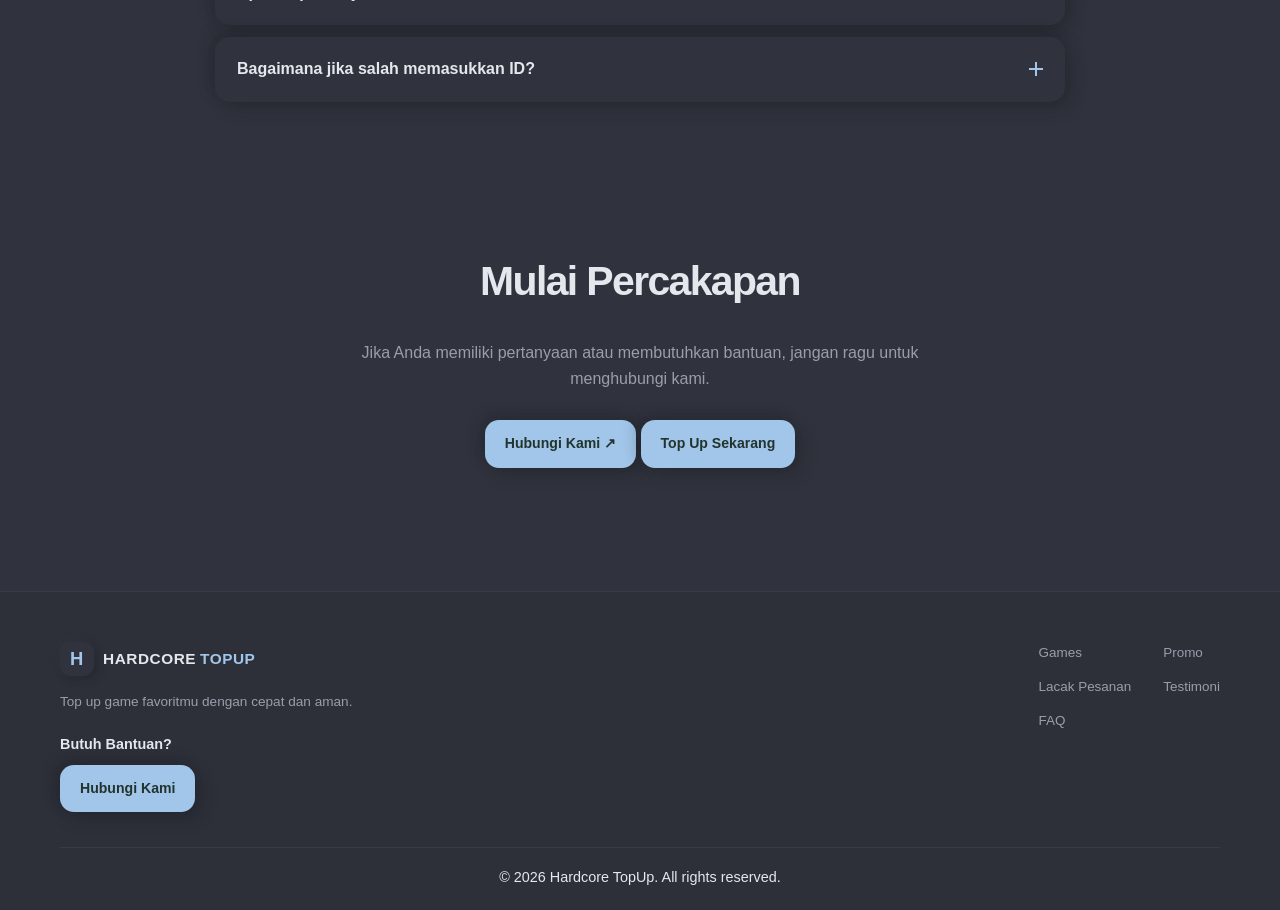
==== commit 15cced43: "Add files via upload" ====
--- a/index.html
+++ b/index.html
@@ -16,7 +16,7 @@
         <a href="#home">TopUp</a>
         <a href="#lacak-pesanan">Lacak Pesanan</a>
         <a href="#promo">Promo</a>
-        <a href="#testimoni">Ulasan & Rating</a>
+        <a href="#testimoni">Ulasan</a>
         <a href="#faq">FAQ</a>
       </nav>
 
@@ -71,10 +71,6 @@
             <div class="game-icon ff"><img src="FF.webp" alt="Free Fire"></div>
             <div><h3>Free Fire</h3><span>Diamond</span></div>
           </button>
-          <button class="game-card" data-game="Roblox" data-currency="Robux">
-            <div class="game-icon rb"><img src="ROBLOX.png" alt="Roblox"></div>
-            <div><h3>Roblox</h3><span>Robux</span></div>
-          </button>
           <button class="game-card" data-game="Valorant" data-currency="VP">
             <div class="game-icon val"><img src="VALORANT.jfif" alt="Valorant"></div>
             <div><h3>Valorant</h3><span>Valorant Points</span></div>
@@ -93,11 +89,15 @@
           </button>
           <button class="game-card" data-game="Call Of Duty: Mobile" data-currency="CP">
             <div class="game-icon codm"><img src="codm.jpg" alt="Call Of Duty: Mobile"></div>
-            <div><h3>CODM</h3><span>CP</span></div>
+            <div><h3>Call Of Duty: Mobile</h3><span>CP</span></div>
           </button>
           <button class="game-card" data-game="Delta Force Garena" data-currency="Delta Coin">
             <div class="game-icon dfg"><img src="df.png" alt="Delta Force Garena"></div>
             <div><h3>Delta Force Garena</h3><span>Coin</span></div>
+          </button>
+          <button class="game-card" data-game="League of Legends: Wild Rift" data-currency="Wild Cores">
+            <div class="game-icon wr"><img src="lol.jpg" alt="League of Legends: Wild Rift"></div>
+            <div><h3>League of Legends: Wild Rift</h3><span>Wild Cores</span></div>
           </button>
         </div>
       </section>
@@ -118,18 +118,16 @@
       </div> 
 
       <form id="topupForm">
-        <label for="playerId">ID Pemain</label>
+        <label for="playerId" id="playerIdLabel">ID Pemain</label>
         <input type="text" id="playerId" placeholder="Contoh: 123456789" required>
 
-        <label for="serverId">Server / Zone <span>(opsional)</span></label>
-        <input type="text" id="serverId" placeholder="Contoh: 1234">
+        <div id="serverFieldWrapper">
+          <label for="serverId">Server / Zone</label>
+          <input type="text" id="serverId" placeholder="Contoh: 1234">
+        </div>
 
         <label id="nominalLabel">Pilih Nominal Diamond</label>
         <div class="nominal-grid" id="nominalGrid"></div>
-
-        <div class="card-icon-corner">
-          <img src="${data.icon}" alt="${data.currency}" style="width: 24px; height: 24px; object-fit: contain;">
-        </div>
 
         <label for="payment">Metode Pembayaran</label>
         <select id="payment">
@@ -191,7 +189,6 @@
         
           <article class="testimoni-card">
             <div class="testimoni-content">
-              <div class="stars">★★★★★</div>
               <p>"Top up di Hardcore TopUp cepat banget, cuma beberapa detik langsung masuk ke akun saya. Recommended!"</p>
               <div class="user-info">
                 <strong>@zyft23.</strong>
@@ -202,7 +199,6 @@
 
           <article class="testimoni-card">
             <div class="testimoni-content">
-              <div class="stars">★★★★★</div>
               <p>"Harga diamond di sini lebih murah dibanding tempat lain, dan prosesnya gampang banget."</p>
               <div class="user-info">
                 <strong>@Hooman_Lizard.</strong>
@@ -212,7 +208,6 @@
           </article>
           <article class="testimoni-card">
             <div class="testimoni-content">
-              <div class="stars">★★★★★</div>
               <p>"Saya suka karena bisa top up berbagai game favorit saya di satu tempat. Praktis dan aman."</p>
               <div class="user-info">
                 <strong>@Mythrion.</strong>
@@ -244,15 +239,15 @@
           </details>
           <details>
             <summary>Game apa saja yang tersedia?</summary>
-            <p>Saat ini hanya menyediakan Mobile Legends, Free Fire, Roblox, Valorant, PUBG: Mobile, Call of Duty: Mobile, Magic Chess, Honor Of Kings, dan Delta Force Garena.</p>
+            <p>Menyediakan berbagai game populer seperti Mobile Legends, Free Fire, Valorant, PUBG Mobile, Wild Rift, dan lainnya.</p>
           </details>
           <details>
             <summary>Apakah pembayaran aman?</summary>
-            <p>Secara sistem koneksi website kami aman. Pastikan Anda hanya mentransfer ke nomor rekening resmi atas nama perusahaan/toko kami yang tertera di halaman checkout, dan jangan pernah memberikan data rahasia seperti PIN atau OTP kepada siapa pun.</p>
+            <p>Secara sistem koneksi website kami aman. Pastikan Anda hanya mentransfer ke nomor resmi yang tertera.</p>
           </details>
           <details>
             <summary>Bagaimana jika salah memasukkan ID?</summary>
-            <p>Selalu periksa kembali ID pemain sebelum melakukan pembayaran. Sistem akan menampilkan peringatan sebelum checkout.</p>
+            <p>Selalu periksa kembali ID pemain sebelum melakukan pembayaran.</p>
           </details>
         </div>
       </section>
@@ -266,6 +261,7 @@
           <a href="https://wa.me/6283107934329" class="primary-btn" target="_blank">Hubungi Kami ↗</a>
           <a href="#topup" class="nav-button">Top Up Sekarang</a>
         </div>
+      </section>
       </main>
 
   <footer>
@@ -278,7 +274,6 @@
       </div>
       <div class="footer-links">
         <a href="#games">Games</a>
-        <a href="#how">Cara Top Up</a>
         <a href="#promo">Promo</a>
         <a href="#lacak-pesanan">Lacak Pesanan</a>
         <a href="#testimoni">Testimoni</a>
--- a/style.css
+++ b/style.css
@@ -335,7 +335,6 @@
 .testimoni-slider { display: flex; align-items: stretch; transition: transform .45s ease; }
 .testimoni-card { flex: 0 0 100%; min-width: 0; padding: 8px; }
 .testimoni-content { max-width: 760px; min-height: 225px; margin: 0 auto; padding: 30px clamp(22px, 5vw, 50px); display: flex; flex-direction: column; justify-content: center; border-radius: 22px; background: var(--surface); box-shadow: var(--shadow-out); }
-.stars { margin-bottom: 14px; color: var(--accent); letter-spacing: .14em; }
 .testimoni-content > p { color: #d0d3dc; font-size: 1.05rem; }
 .user-info { display: grid; gap: 2px; }
 .user-info strong { font-size: .88rem; }
@@ -492,4 +491,193 @@
 
 @media screen and (max-width: 786px) {
   .nav-button { display:none; }
+}
+
+.pending-container {
+  max-width: 580px;
+  margin: 40px auto;
+  padding: 30px 24px;
+  background: var(--surface);
+  border-radius: var(--radius);
+  box-shadow: var(--shadow-out);
+  text-align: center;
+}
+
+.status-badge {
+  display: inline-block;
+  padding: 6px 16px;
+  border-radius: 20px;
+  background: rgba(255, 193, 7, 0.15);
+  color: #ffc107;
+  font-weight: 700;
+  font-size: 0.85rem;
+  margin-bottom: 15px;
+}
+
+.timer-box {
+  margin: 20px 0;
+  padding: 15px;
+  background: var(--surface-deep);
+  border-radius: var(--radius-sm);
+  box-shadow: var(--shadow-in);
+}
+
+.timer {
+  font-family: 'Space Grotesk', sans-serif;
+  font-size: 2rem;
+  font-weight: 700;
+  color: var(--accent);
+}
+
+.detail-list {
+  text-align: left;
+  margin: 25px 0;
+  padding: 15px 0;
+  border-top: 1px dashed rgba(255,255,255,0.1);
+  border-bottom: 1px dashed rgba(255,255,255,0.1);
+}
+.detail-row {
+  display: flex;
+  justify-content: space-between;
+  margin-bottom: 10px;
+  font-size: 0.9rem;
+}
+
+.detail-row span { color: var(--muted); }
+.detail-row strong { color: var(--text); }
+    
+.payment-instruction-box {
+  margin: 20px 0;
+  padding: 20px;
+  background: var(--surface-deep);
+  border-radius: var(--radius-sm);
+  box-shadow: var(--shadow-in);
+  text-align: center;
+}
+.qris-img-wrap {
+  background: #fff;
+  padding: 12px;
+  border-radius: 12px;
+  display: inline-block;
+  margin-bottom: 10px;
+}
+.qris-img-wrap img {
+  width: 220px;
+  max-width: 100%;
+  height: auto;
+  display: block;
+}
+.account-card {
+  background: var(--surface);
+  padding: 18px;
+  border-radius: 12px;
+  box-shadow: var(--shadow-small);
+  display: inline-block;
+  width: 100%;
+  box-sizing: border-box;
+}
+.amount-display {
+  font-size: 1.6rem;
+  font-weight: 700;
+  color: var(--accent);
+  margin: 6px 0 12px;
+}
+.account-number-display {
+  font-size: 1.3rem;
+  font-weight: 700;
+  color: var(--text);
+  letter-spacing: 1px;
+  margin: 6px 0 12px;
+}
+.btn-group-flex {
+  display: flex;
+  gap: 10px;
+  justify-content: center;
+  flex-wrap: wrap;
+  margin-top: 12px;
+}
+.copy-btn, .app-btn {
+  padding: 9px 16px;
+  font-size: 0.82rem;
+  border-radius: 10px;
+  border: 0;
+  font-weight: 700;
+  cursor: pointer;
+  text-decoration: none;
+  display: inline-flex;
+  align-items: center;
+  justify-content: center;
+  gap: 6px;
+}
+.copy-btn {
+  background: var(--accent);
+  color: #23342f;
+  box-shadow: var(--shadow-out);
+}
+.app-btn {
+  background: var(--surface-deep);
+  color: var(--text);
+  box-shadow: var(--shadow-out);
+}
+.app-btn:hover { color: var(--accent); }
+
+.struk-card {
+  max-width: 500px;
+  margin: 40px auto;
+  padding: 35px 25px;
+  background: var(--surface);
+  border-radius: var(--radius);
+  box-shadow: var(--shadow-out);
+  position: relative;
+}
+.status-success {
+  width: 60px;
+  height: 60px;
+  border-radius: 50%;
+  background: rgba(120, 217, 188, 0.15);
+  color: var(--accent);
+  display: grid;
+  place-items: center;
+  font-size: 2rem;
+  margin: 0 auto 15px;
+}
+.struk-header {
+  text-align: center;
+  margin-bottom: 25px;
+}
+.struk-body {
+  padding: 20px;
+  background: var(--surface-deep);
+  border-radius: var(--radius-sm);
+  box-shadow: var(--shadow-in);
+  margin-bottom: 25px;
+}
+.struk-row {
+  display: flex;
+  justify-content: space-between;
+  margin-bottom: 12px;
+  font-size: 0.88rem;
+}
+.struk-row:last-child {
+  margin-bottom: 0;
+}
+.struk-row span { color: var(--muted); }
+.struk-row strong { color: var(--text); }
+.divider {
+  height: 1px;
+  border-top: 1px dashed rgba(255,255,255,0.15);
+  margin: 15px 0;
+}
+.struk-footer {
+  text-align: center;
+  color: var(--muted);
+  font-size: 0.8rem;
+  margin-top: 20px;
+}
+@media print {
+  .navbar, .no-print { display: none !important; }
+  body { background: #fff; color: #000; }
+  .struk-card { box-shadow: none; border: 1px solid #ccc; }
+  .struk-body { background: #f9f9f9; box-shadow: none; }
+  .struk-row strong { color: #000; }
 }
